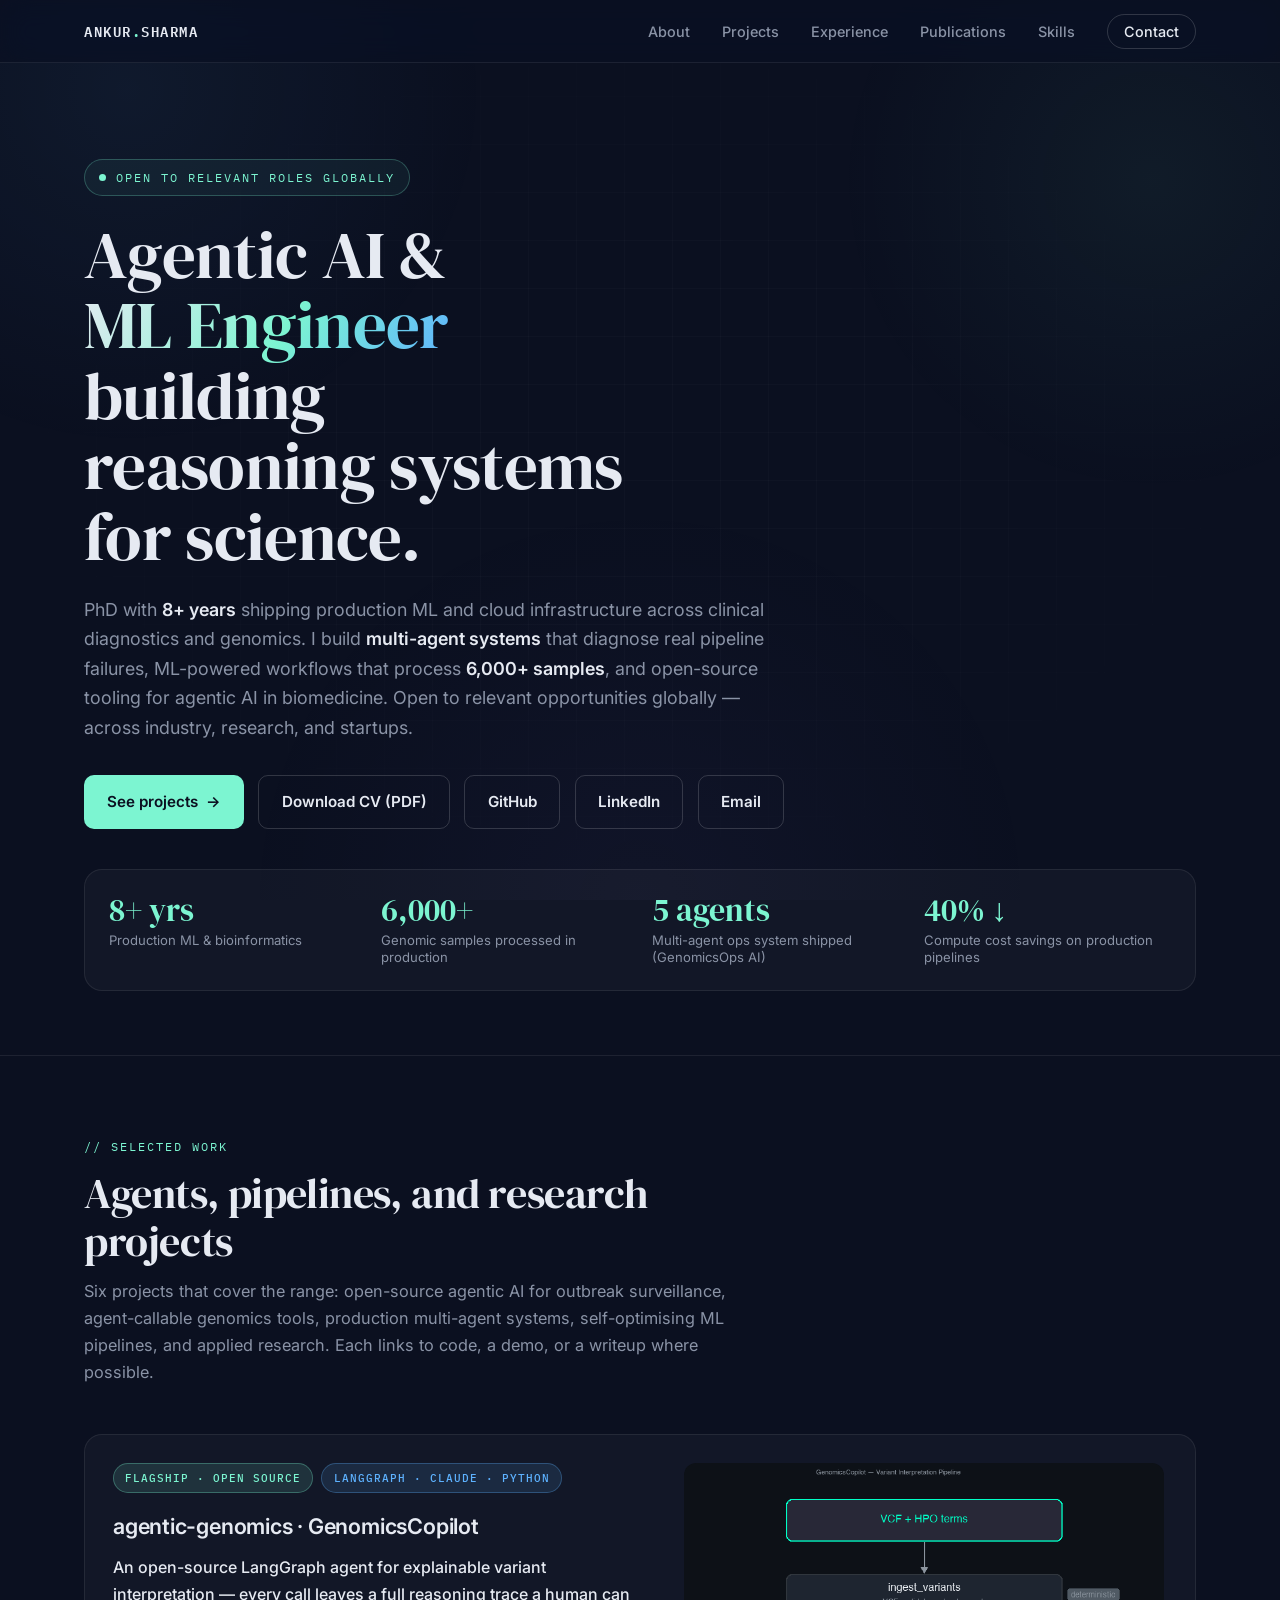
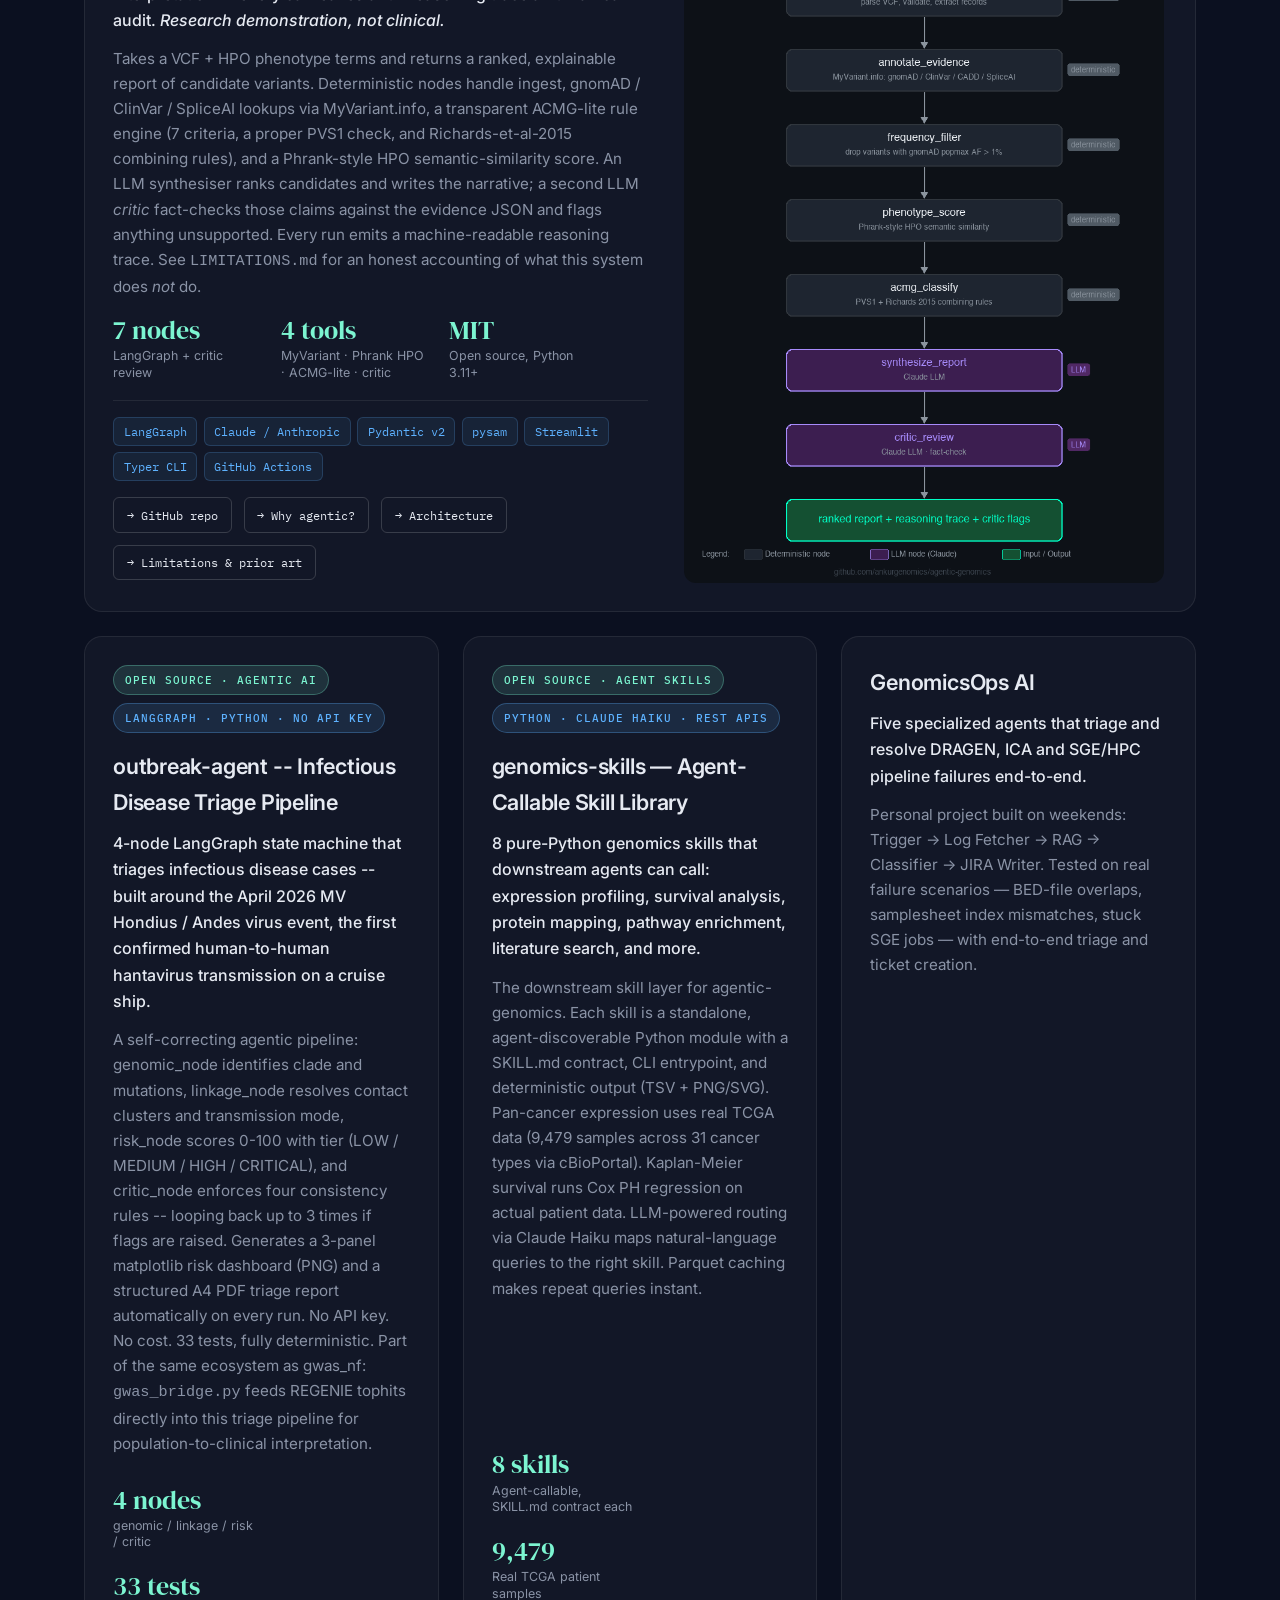
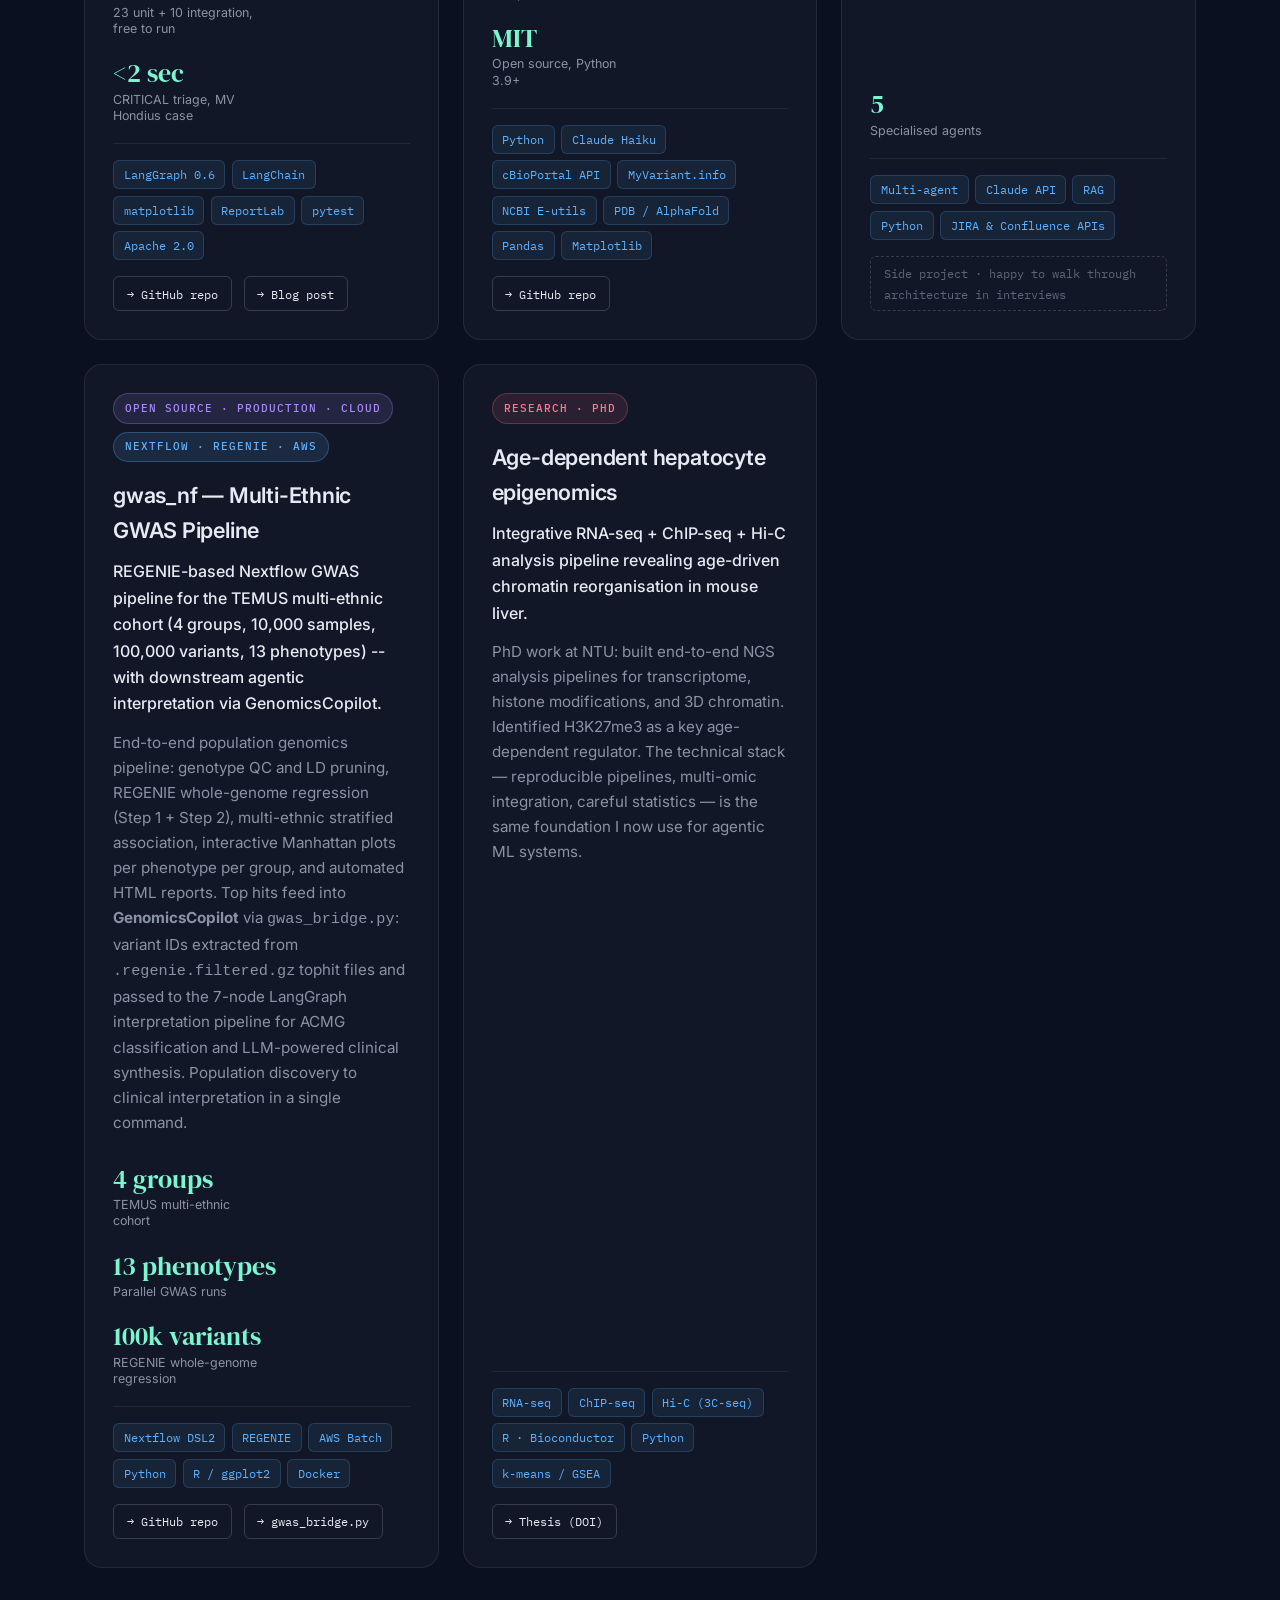
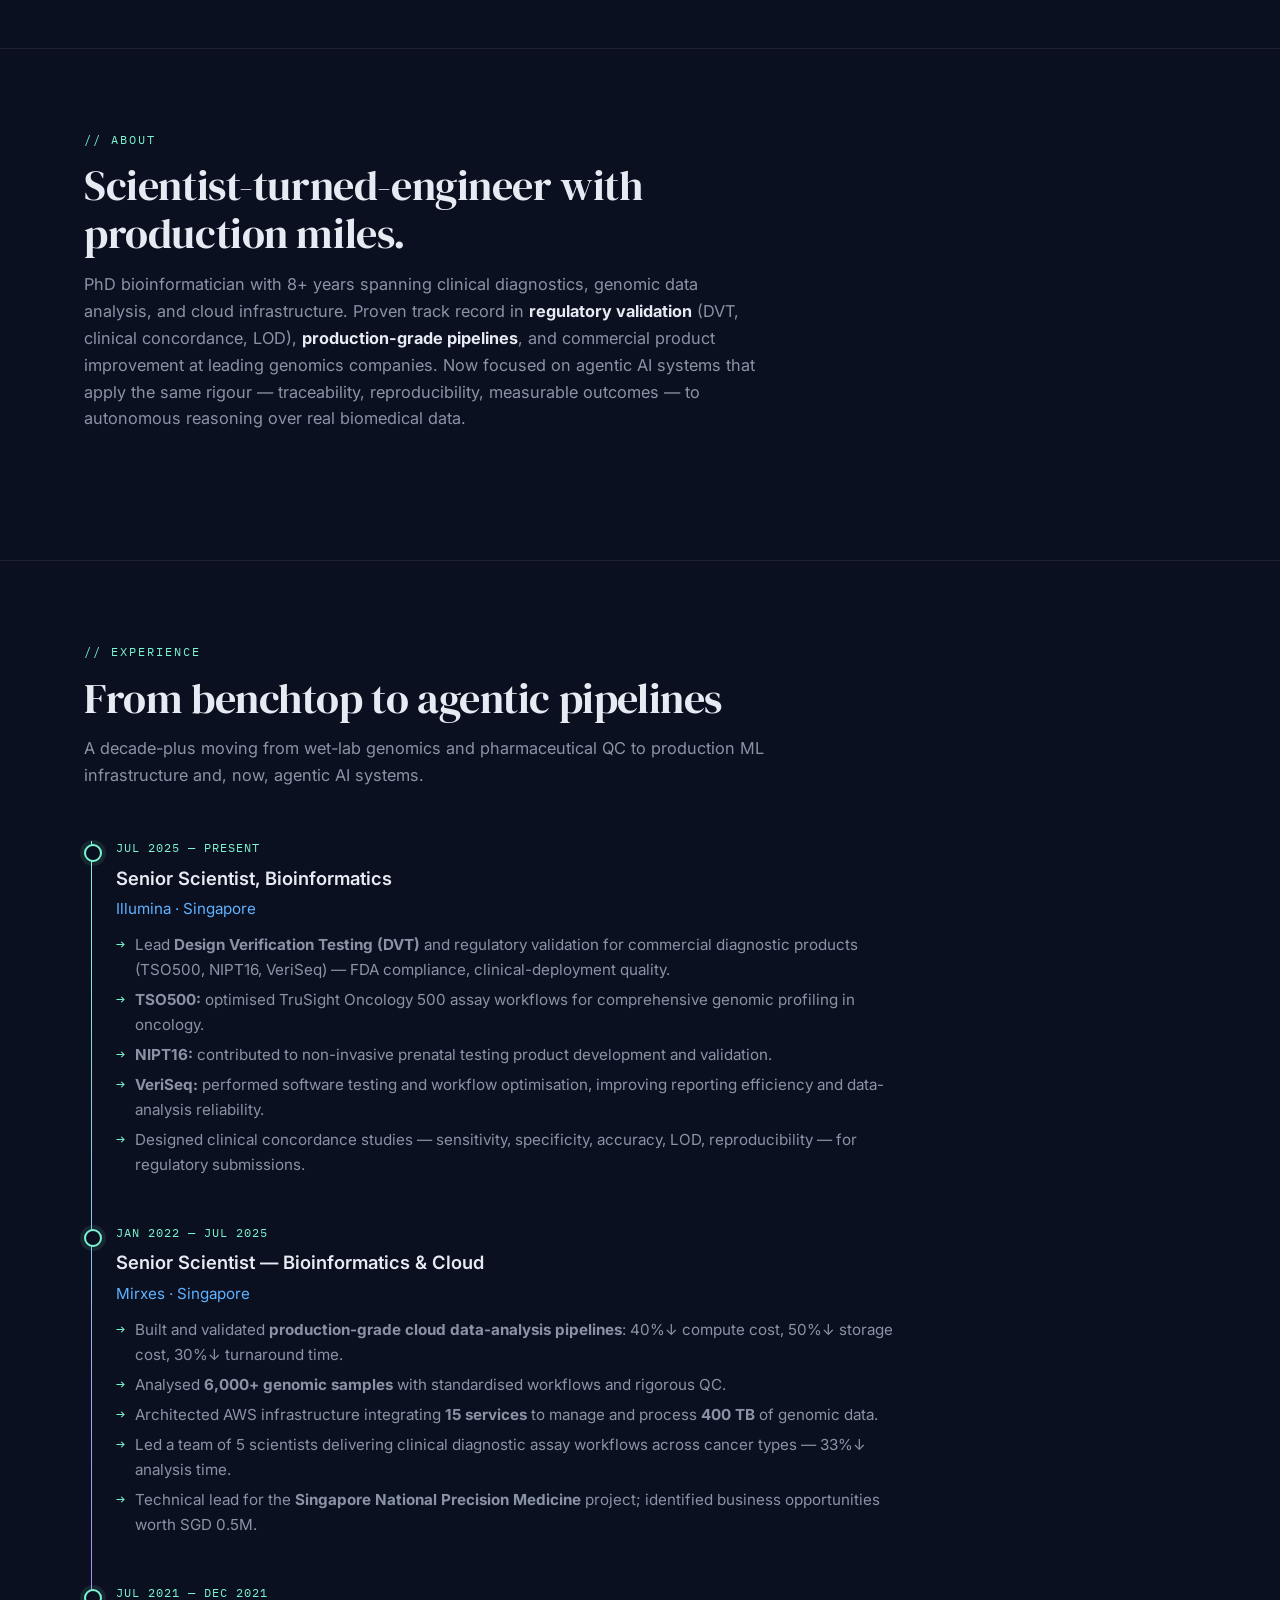
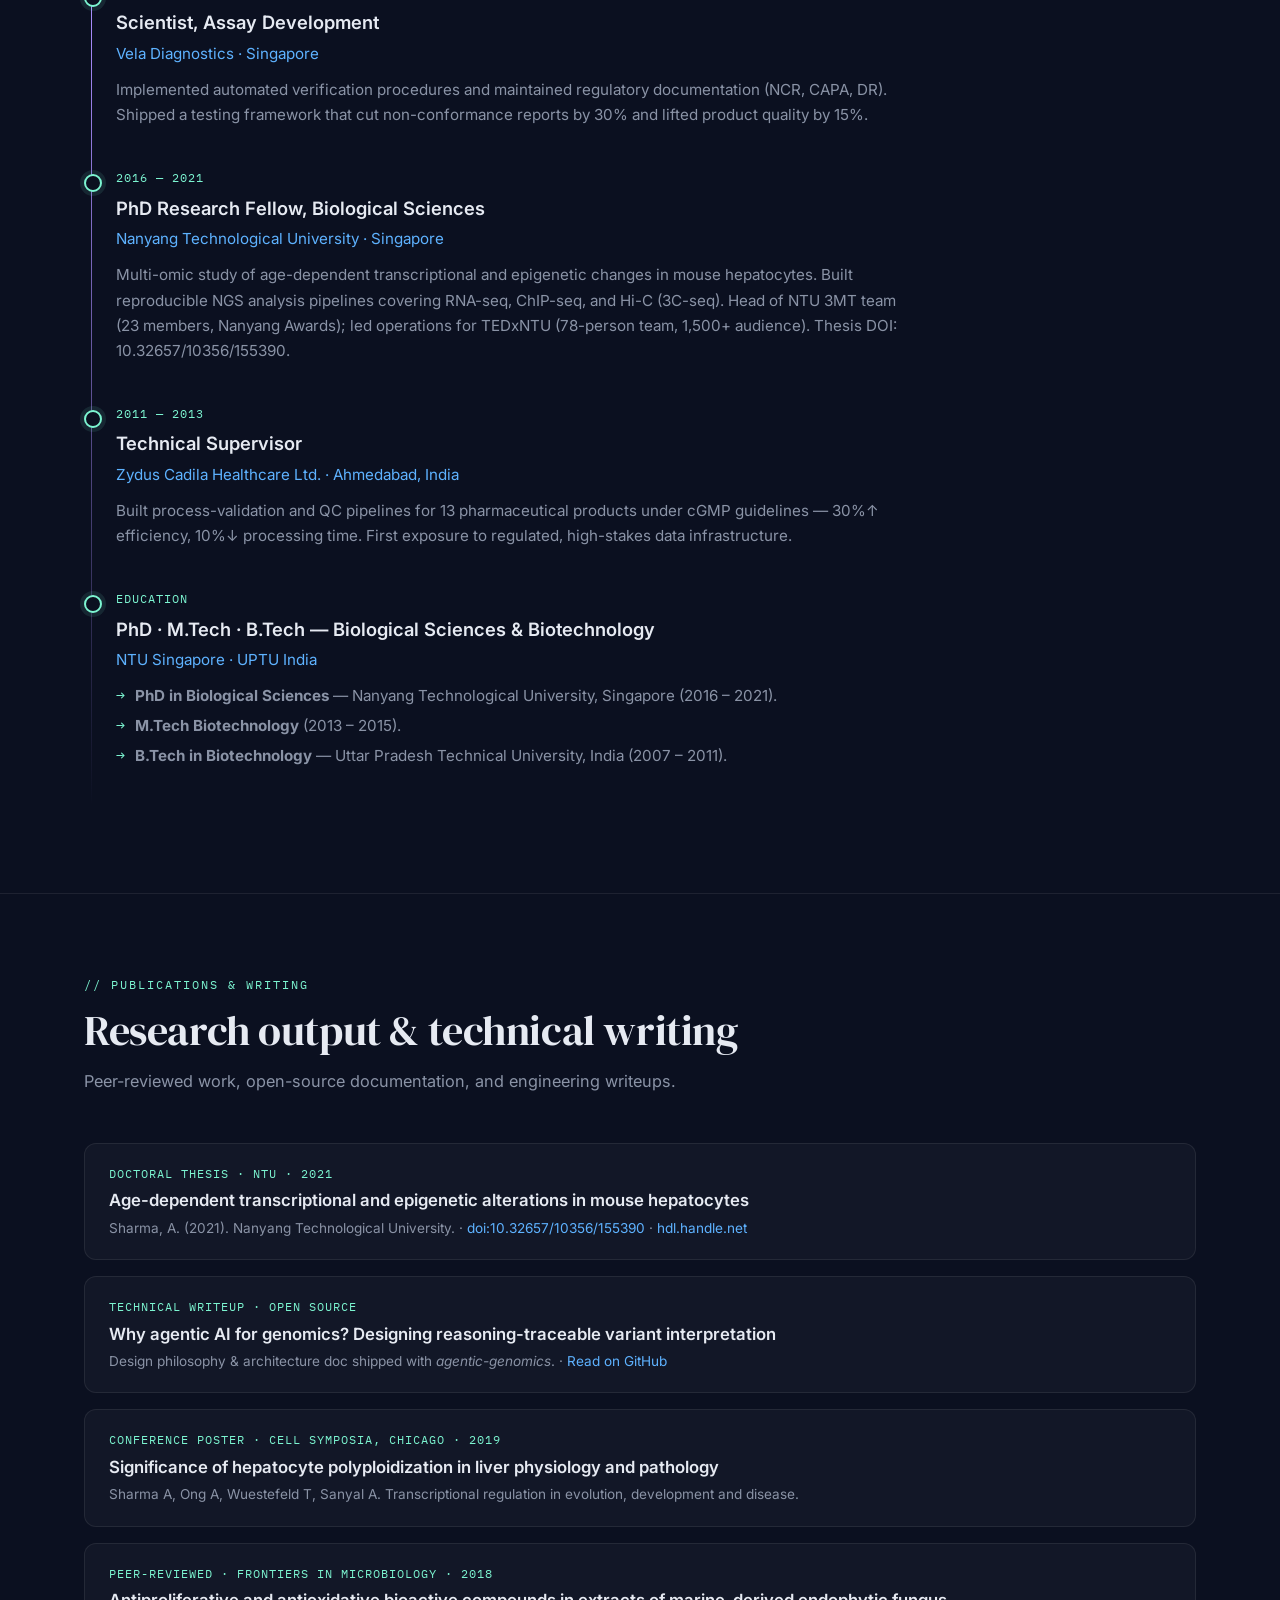
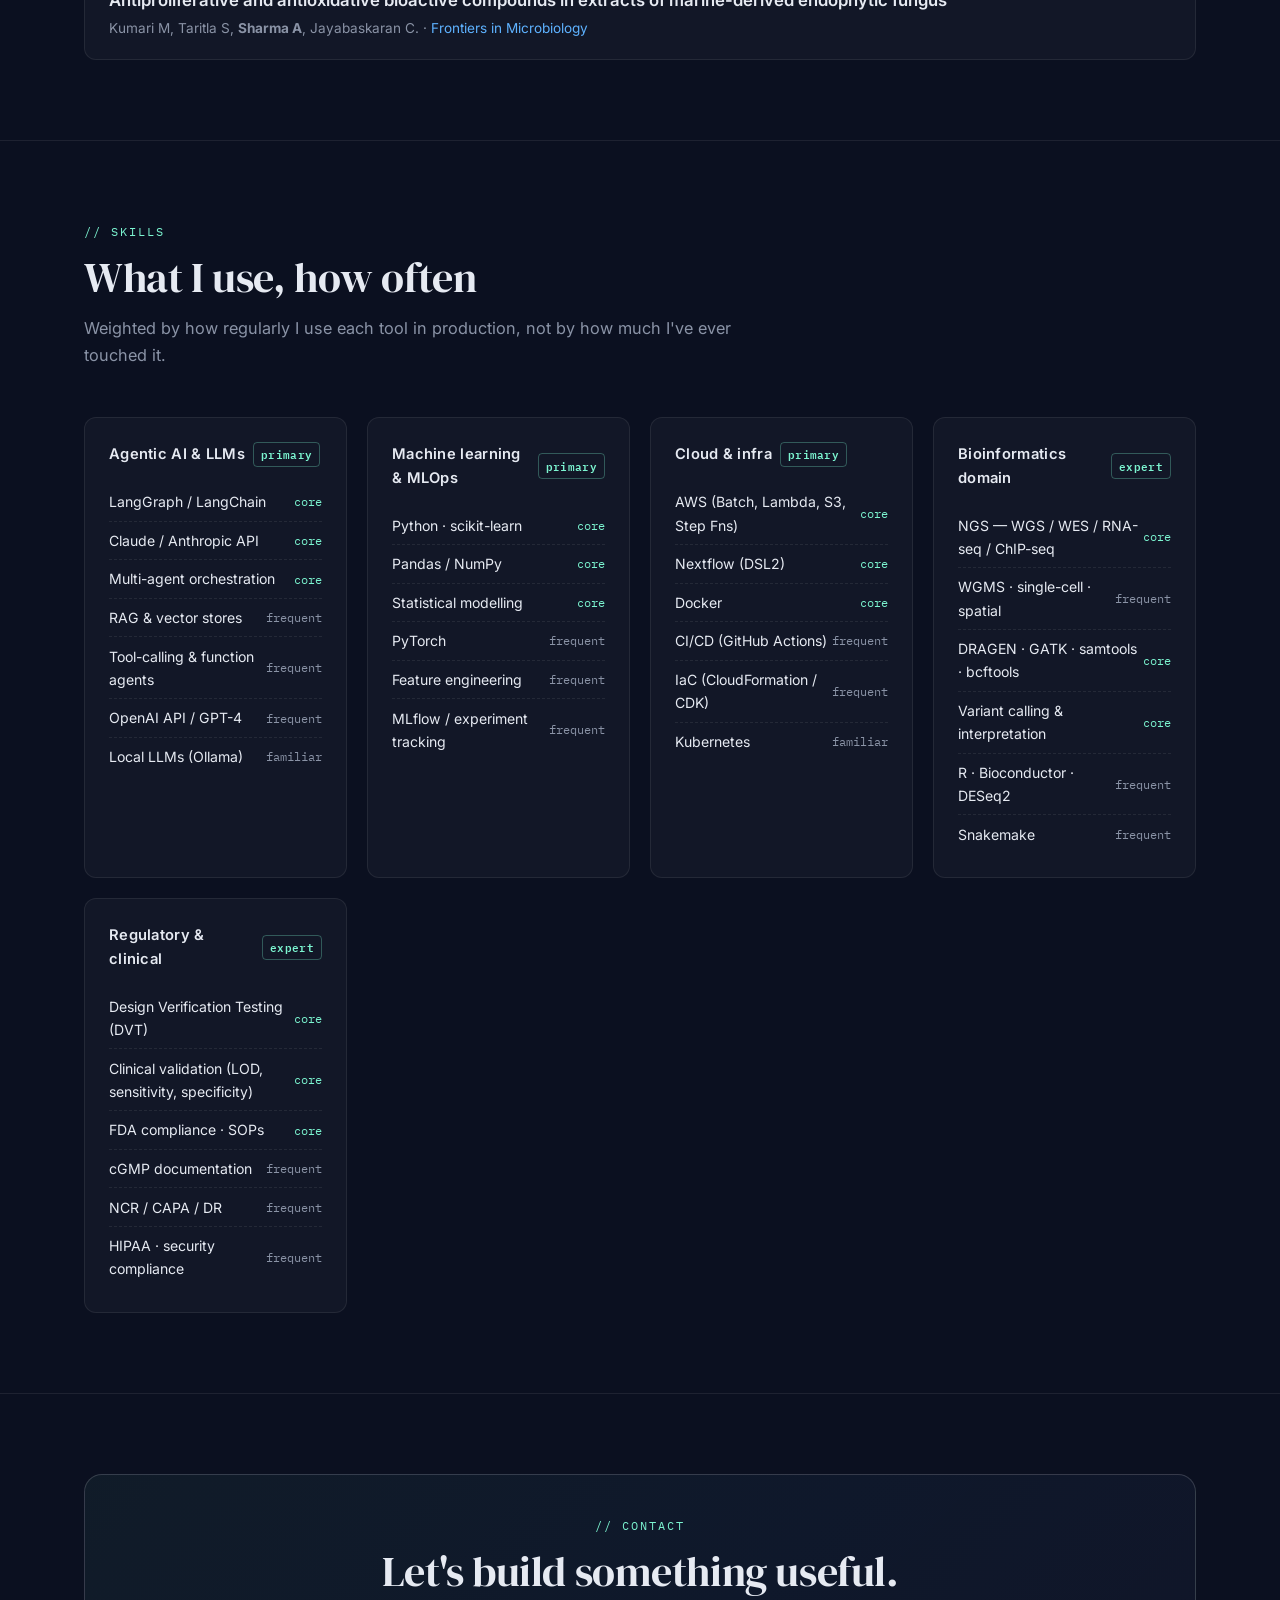
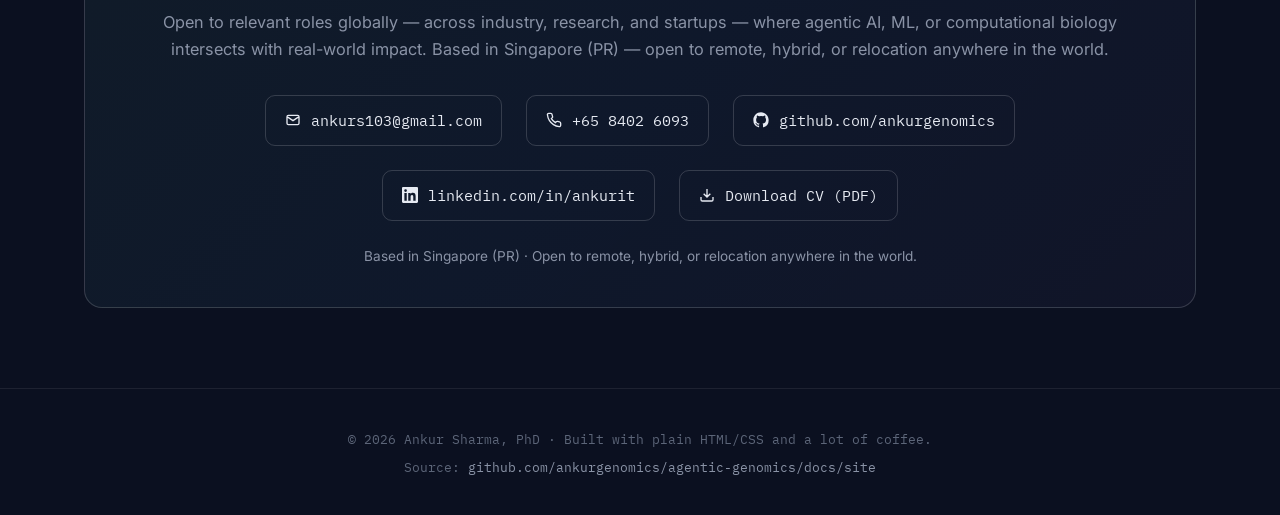
==== docs/site/index.html @ 8a952cd4 "portfolio: remove all specific role titles — open to relevant roles globally" ====
<!DOCTYPE html>
<html lang="en">
<head>
    <meta charset="UTF-8">
    <meta name="viewport" content="width=device-width, initial-scale=1.0">
    <title>Ankur Sharma, PhD — Agentic AI · ML · Computational Biology</title>

    <meta name="description" content="PhD, 8+ years building production multi-agent systems and reasoning-traceable AI for genomics and biomedicine. Open to relevant roles globally.">
    <meta name="author" content="Ankur Sharma">
    <meta name="keywords" content="Machine Learning Engineer, Agentic AI, LLM Engineer, Research Engineer, LangGraph, Multi-Agent Systems, Genomics, Bioinformatics, AWS, Python, Singapore, Variant Interpretation, Clinical Genomics">
    <link rel="canonical" href="https://ankurgenomics.github.io/agentic-genomics/">
    <link rel="alternate" type="text/plain" href="https://ankurgenomics.github.io/agentic-genomics/llms.txt" title="LLM-readable site summary">

    <meta property="og:type" content="website">
    <meta property="og:title" content="Ankur Sharma, PhD — Agentic AI · ML · Computational Biology">
    <meta property="og:description" content="8+ years production ML · Multi-agent systems · Open-source agentic genomics tools · PhD · Singapore · Open to relevant roles globally">
    <meta property="og:url" content="https://ankurgenomics.github.io/agentic-genomics/">
    <meta property="og:image" content="https://ankurgenomics.github.io/agentic-genomics/assets/og-image.png">
    <meta property="og:image:width" content="1200">
    <meta property="og:image:height" content="630">
    <meta property="og:image:alt" content="Ankur Sharma — Agentic AI · ML · Computational Biology — 8+ years, 6000+ samples, 5 AI agents, 67% faster resolution">
    <meta property="og:site_name" content="Ankur Sharma Portfolio">
    <meta property="og:locale" content="en_US">
    <meta name="twitter:card" content="summary_large_image">
    <meta name="twitter:title" content="Ankur Sharma, PhD — Agentic AI · ML · Computational Biology">
    <meta name="twitter:description" content="Building reasoning-traceable AI systems for genomics. Open-source LangGraph agent + 8 agent-callable skills. Open to relevant roles globally.">
    <meta name="twitter:image" content="https://ankurgenomics.github.io/agentic-genomics/assets/og-image.png">
    <meta name="twitter:image:alt" content="Ankur Sharma — Agentic AI · ML · Computational Biology portfolio">

    <link rel="icon" href="data:image/svg+xml,%3Csvg xmlns='http://www.w3.org/2000/svg' viewBox='0 0 64 64'%3E%3Ctext y='54' font-size='56'%3E%F0%9F%A7%AC%3C/text%3E%3C/svg%3E">

    <link rel="preconnect" href="https://fonts.googleapis.com">
    <link rel="preconnect" href="https://fonts.gstatic.com" crossorigin>
    <link href="https://fonts.googleapis.com/css2?family=DM+Serif+Display:ital@0;1&family=IBM+Plex+Mono:wght@400;500;600&family=Inter:wght@300;400;500;600;700&display=swap" rel="stylesheet">
    <link rel="stylesheet" href="styles.css">

    <script type="application/ld+json">
    [
      {
        "@context": "https://schema.org",
        "@type": "ProfilePage",
        "mainEntity": {
          "@type": "Person",
          "@id": "https://ankurgenomics.github.io/agentic-genomics/#person",
          "name": "Ankur Sharma",
          "honorificSuffix": "PhD",
          "jobTitle": "Agentic AI & ML Engineer",
          "url": "https://ankurgenomics.github.io/agentic-genomics/",
          "image": "https://ankurgenomics.github.io/agentic-genomics/assets/og-image.png",
          "email": "mailto:ankurs103@gmail.com",
          "sameAs": [
            "https://www.linkedin.com/in/ankurit/",
            "https://github.com/ankurgenomics",
            "https://doi.org/10.32657/10356/155390"
          ],
          "knowsAbout": [
            "Machine Learning", "Agentic AI", "Multi-Agent Systems", "LangGraph",
            "LLM Agents", "RAG", "Clinical Genomics", "Bioinformatics",
            "Variant Interpretation", "ACMG Classification", "Cloud Infrastructure",
            "AWS", "Python", "Nextflow", "Docker", "Regulatory Validation"
          ],
          "description": "Agentic AI & ML Engineer with a PhD and 8+ years building production multi-agent systems and reasoning-traceable AI for genomics and biomedicine. Based in Singapore. Open to relevant roles globally.",
          "address": {
            "@type": "PostalAddress",
            "addressCountry": "SG",
            "addressLocality": "Singapore"
          },
          "alumniOf": {
            "@type": "EducationalOrganization",
            "name": "Nanyang Technological University",
            "url": "https://www.ntu.edu.sg"
          },
          "hasOccupation": {
            "@type": "Occupation",
            "name": "ML & Agentic AI Engineer",
            "occupationalCategory": "15-2051.00",
            "skills": "LangGraph, Claude API, Multi-Agent Systems, RAG, Python, PyTorch, AWS, Nextflow, Clinical Genomics, DRAGEN, GATK"
          },
          "seeks": {
            "@type": "Demand",
            "name": "Relevant roles globally across industry, research, and startups in agentic AI, ML, or computational biology"
          }
        }
      },
      {
        "@context": "https://schema.org",
        "@type": "SoftwareSourceCode",
        "name": "agentic-genomics (GenomicsCopilot)",
        "description": "Open-source LangGraph agent for reasoning-traceable variant interpretation. 7 deterministic nodes including VCF ingest, gnomAD/ClinVar annotation, ACMG-lite classification with PVS1 and Richards 2015 combining rules, Phrank HPO scoring, LLM synthesis, and critic fact-checking. Every run produces a machine-readable reasoning trace.",
        "url": "https://github.com/ankurgenomics/agentic-genomics",
        "codeRepository": "https://github.com/ankurgenomics/agentic-genomics",
        "programmingLanguage": "Python",
        "license": "https://opensource.org/licenses/MIT",
        "author": {"@id": "https://ankurgenomics.github.io/agentic-genomics/#person"},
        "runtimePlatform": "Python 3.11+",
        "keywords": ["LangGraph", "variant interpretation", "ACMG", "genomics AI", "multi-agent", "Claude API", "reasoning trace", "open source"]
      },
      {
        "@context": "https://schema.org",
        "@type": "SoftwareSourceCode",
        "name": "genomics-skills (Agent-Callable Skill Library)",
        "description": "8 pure-Python agent-callable genomics skills: TCGA pan-cancer expression (9,479 real samples), Kaplan-Meier survival, GO/KEGG enrichment, PubMed search, protein variant mapping, 3D structure viewing, volcano plots. Each skill has a SKILL.md contract, CLI entrypoint, and deterministic TSV+PNG output. LLM routing via Claude Haiku.",
        "url": "https://github.com/ankurgenomics/genomics-skills",
        "codeRepository": "https://github.com/ankurgenomics/genomics-skills",
        "programmingLanguage": "Python",
        "license": "https://opensource.org/licenses/MIT",
        "author": {"@id": "https://ankurgenomics.github.io/agentic-genomics/#person"},
        "runtimePlatform": "Python 3.9+",
        "keywords": ["genomics skills", "TCGA", "survival analysis", "agent tools", "Claude Haiku", "cBioPortal", "bioinformatics"]
      },
      {
        "@context": "https://schema.org",
        "@type": "WebPage",
        "name": "Ankur Sharma, PhD — Agentic AI · ML · Computational Biology Portfolio",
        "url": "https://ankurgenomics.github.io/agentic-genomics/",
        "description": "Portfolio of Ankur Sharma, an Agentic AI & ML Engineer specialising in multi-agent systems, reasoning-traceable AI, and clinical genomics. PhD, 8+ years production experience, Singapore. Open to relevant roles globally.",
        "inLanguage": "en",
        "isPartOf": {
          "@type": "WebSite",
          "url": "https://ankurgenomics.github.io/agentic-genomics/",
          "name": "Ankur Sharma Portfolio"
        },
        "about": {"@id": "https://ankurgenomics.github.io/agentic-genomics/#person"},
        "mainEntity": {"@id": "https://ankurgenomics.github.io/agentic-genomics/#person"}
      }
    ]
    </script>
</head>
<body>
    <header class="header">
        <div class="container header-content">
            <a href="#top" class="logo">ANKUR<span class="dot">.</span>SHARMA</a>
            <nav aria-label="Main navigation">
                <ul>
                    <li><a href="#about">About</a></li>
                    <li><a href="#projects">Projects</a></li>
                    <li><a href="#experience">Experience</a></li>
                    <li><a href="#publications">Publications</a></li>
                    <li><a href="#skills">Skills</a></li>
                    <li class="nav-cta"><a href="#contact" class="cta">Contact</a></li>
                </ul>
            </nav>
        </div>
    </header>

    <main>
    <section class="hero" id="top">
        <div class="container">
            <div class="eyebrow"><span class="pulse"></span> Open to relevant roles globally</div>
            <h1 class="hero-title">Agentic AI &amp; <span class="grad">ML&nbsp;Engineer</span> building reasoning systems for science.</h1>
            <p class="hero-desc">
                PhD with <strong>8+ years</strong> shipping production ML and cloud infrastructure across clinical diagnostics and genomics.
                I build <strong>multi-agent systems</strong> that diagnose real pipeline failures, ML-powered workflows that process
                <strong>6,000+ samples</strong>, and open-source tooling for agentic AI in biomedicine.
                Open to relevant opportunities globally — across industry, research, and startups.
            </p>
            <div class="cta-row">
                <a href="#projects" class="btn btn-primary">See projects <span class="arrow">→</span></a>
                <a href="assets/Ankur_Sharma_Resume_2026.pdf" class="btn btn-ghost" download>Download CV (PDF)</a>
                <a href="https://github.com/ankurgenomics" target="_blank" rel="noopener" class="btn btn-ghost">GitHub</a>
                <a href="https://www.linkedin.com/in/ankurit/" target="_blank" rel="noopener" class="btn btn-ghost">LinkedIn</a>
                <a href="mailto:ankurs103@gmail.com" class="btn btn-ghost">Email</a>
            </div>

            <div class="proof-bar">
                <div class="proof-stat">
                    <div class="num">8+ yrs</div>
                    <div class="label">Production ML &amp; bioinformatics</div>
                </div>
                <div class="proof-stat">
                    <div class="num">6,000+</div>
                    <div class="label">Genomic samples processed in production</div>
                </div>
                <div class="proof-stat">
                    <div class="num">5 agents</div>
                    <div class="label">Multi-agent ops system shipped (GenomicsOps AI)</div>
                </div>
                <div class="proof-stat">
                    <div class="num">40% ↓</div>
                    <div class="label">Compute cost savings on production pipelines</div>
                </div>
            </div>
        </div>
    </section>

    <section class="section" id="projects">
        <div class="container">
            <div class="section-head">
                <div class="section-kicker">// Selected work</div>
                <h2 class="section-title">Agents, pipelines, and research projects</h2>
                <p class="section-sub">Six projects that cover the range: open-source agentic AI for outbreak surveillance, agent-callable genomics tools, production multi-agent systems, self-optimising ML pipelines, and applied research. Each links to code, a demo, or a writeup where possible.</p>
            </div>

            <div class="projects-grid">
                <article class="project featured reveal">
                    <div>
                        <div class="badges">
                            <span class="badge badge-featured">Flagship · Open source</span>
                            <span class="badge badge-oss">LangGraph · Claude · Python</span>
                        </div>
                        <h3>agentic-genomics · GenomicsCopilot</h3>
                        <p class="project-hook">An open-source LangGraph agent for explainable variant interpretation — every call leaves a full reasoning trace a human can audit. <em>Research demonstration, not clinical.</em></p>
                        <p class="project-desc">
                            Takes a VCF + HPO phenotype terms and returns a ranked, explainable report of candidate variants. Deterministic nodes handle ingest, gnomAD / ClinVar / SpliceAI lookups via MyVariant.info, a transparent ACMG-lite rule engine (7 criteria, a proper PVS1 check, and Richards-et-al-2015 combining rules), and a Phrank-style HPO semantic-similarity score. An LLM synthesiser ranks candidates and writes the narrative; a second LLM <em>critic</em> fact-checks those claims against the evidence JSON and flags anything unsupported. Every run emits a machine-readable reasoning trace. See <code>LIMITATIONS.md</code> for an honest accounting of what this system does <em>not</em> do.
                        </p>
                        <div class="metric-row">
                            <div class="metric"><div class="val">7 nodes</div><div class="lbl">LangGraph + critic review</div></div>
                            <div class="metric"><div class="val">4 tools</div><div class="lbl">MyVariant · Phrank HPO · ACMG-lite · critic</div></div>
                            <div class="metric"><div class="val">MIT</div><div class="lbl">Open source, Python 3.11+</div></div>
                        </div>
                        <div class="tech">
                            <span class="tag">LangGraph</span>
                            <span class="tag">Claude / Anthropic</span>
                            <span class="tag">Pydantic v2</span>
                            <span class="tag">pysam</span>
                            <span class="tag">Streamlit</span>
                            <span class="tag">Typer CLI</span>
                            <span class="tag">GitHub Actions</span>
                        </div>
                        <div class="project-links">
                            <a class="project-link" href="https://github.com/ankurgenomics/agentic-genomics" target="_blank" rel="noopener">→ GitHub repo</a>
                            <a class="project-link" href="https://github.com/ankurgenomics/agentic-genomics/blob/main/docs/why-agentic.md" target="_blank" rel="noopener">→ Why agentic?</a>
                            <a class="project-link" href="https://github.com/ankurgenomics/agentic-genomics/blob/main/docs/architecture.md" target="_blank" rel="noopener">→ Architecture</a>
                            <a class="project-link" href="https://github.com/ankurgenomics/agentic-genomics/blob/main/LIMITATIONS.md" target="_blank" rel="noopener">→ Limitations &amp; prior art</a>
                        </div>
                    </div>
                    <div>
                        <img src="assets/architecture-diagram.png"
                             alt="GenomicsCopilot pipeline: VCF + HPO → ingest_variants → annotate_evidence → frequency_filter → phenotype_score → acmg_classify → synthesize_report → critic_review → ranked report"
                             loading="lazy"
                             style="width: 100%; max-width: 480px; border-radius: 12px; margin: 0 auto; display: block;">
                    </div>
                </article>


                <article class="project reveal">
                    <div class="badges">
                        <span class="badge badge-featured">Open source · Agentic AI</span>
                        <span class="badge badge-oss">LangGraph · Python · No API key</span>
                    </div>
                    <h3>outbreak-agent -- Infectious Disease Triage Pipeline</h3>
                    <p class="project-hook">4-node LangGraph state machine that triages infectious disease cases -- built around the April 2026 MV Hondius / Andes virus event, the first confirmed human-to-human hantavirus transmission on a cruise ship.</p>
                    <p class="project-desc">
                        A self-correcting agentic pipeline: genomic_node identifies clade and mutations, linkage_node resolves contact clusters and transmission mode, risk_node scores 0-100 with tier (LOW / MEDIUM / HIGH / CRITICAL), and critic_node enforces four consistency rules -- looping back up to 3 times if flags are raised. Generates a 3-panel matplotlib risk dashboard (PNG) and a structured A4 PDF triage report automatically on every run. No API key. No cost. 33 tests, fully deterministic. Part of the same ecosystem as gwas_nf: <code>gwas_bridge.py</code> feeds REGENIE tophits directly into this triage pipeline for population-to-clinical interpretation.
                    </p>
                    <div class="metric-row">
                        <div class="metric"><div class="val">4 nodes</div><div class="lbl">genomic / linkage / risk / critic</div></div>
                        <div class="metric"><div class="val">33 tests</div><div class="lbl">23 unit + 10 integration, free to run</div></div>
                        <div class="metric"><div class="val">&lt;2 sec</div><div class="lbl">CRITICAL triage, MV Hondius case</div></div>
                    </div>
                    <div class="tech">
                        <span class="tag">LangGraph 0.6</span>
                        <span class="tag">LangChain</span>
                        <span class="tag">matplotlib</span>
                        <span class="tag">ReportLab</span>
                        <span class="tag">pytest</span>
                        <span class="tag">Apache 2.0</span>
                    </div>
                    <div class="project-links">
                        <a class="project-link" href="https://github.com/ankurgenomics/outbreak-agent" target="_blank" rel="noopener">→ GitHub repo</a>
                        <a class="project-link" href="https://ankurgenomics.github.io/2026/05/09/hantavirus-cruise-ship-agentic-ai.html" target="_blank" rel="noopener">→ Blog post</a>
                    </div>
                </article>

                <article class="project reveal">
                    <div class="badges">
                        <span class="badge badge-featured">Open source · Agent skills</span>
                        <span class="badge badge-oss">Python · Claude Haiku · REST APIs</span>
                    </div>
                    <h3>genomics-skills — Agent-Callable Skill Library</h3>
                    <p class="project-hook">8 pure-Python genomics skills that downstream agents can call: expression profiling, survival analysis, protein mapping, pathway enrichment, literature search, and more.</p>
                    <p class="project-desc">
                        The downstream skill layer for agentic-genomics. Each skill is a standalone, agent-discoverable Python module with a SKILL.md contract, CLI entrypoint, and deterministic output (TSV + PNG/SVG). Pan-cancer expression uses real TCGA data (9,479 samples across 31 cancer types via cBioPortal). Kaplan-Meier survival runs Cox PH regression on actual patient data. LLM-powered routing via Claude Haiku maps natural-language queries to the right skill. Parquet caching makes repeat queries instant.
                    </p>
                    <div class="metric-row">
                        <div class="metric"><div class="val">8 skills</div><div class="lbl">Agent-callable, SKILL.md contract each</div></div>
                        <div class="metric"><div class="val">9,479</div><div class="lbl">Real TCGA patient samples</div></div>
                        <div class="metric"><div class="val">MIT</div><div class="lbl">Open source, Python 3.9+</div></div>
                    </div>
                    <div class="tech">
                        <span class="tag">Python</span>
                        <span class="tag">Claude Haiku</span>
                        <span class="tag">cBioPortal API</span>
                        <span class="tag">MyVariant.info</span>
                        <span class="tag">NCBI E-utils</span>
                        <span class="tag">PDB / AlphaFold</span>
                        <span class="tag">Pandas</span>
                        <span class="tag">Matplotlib</span>
                    </div>
                    <div class="project-links">
                        <a class="project-link" href="https://github.com/ankurgenomics/genomics-skills" target="_blank" rel="noopener">→ GitHub repo</a>
                    </div>
                </article>

                <article class="project reveal">
                    <h3>GenomicsOps AI</h3>
                    <p class="project-hook">Five specialized agents that triage and resolve DRAGEN, ICA and SGE/HPC pipeline failures end-to-end.</p>
                    <p class="project-desc">
                        Personal project built on weekends: Trigger → Log Fetcher → RAG → Classifier → JIRA Writer. Tested on real failure scenarios — BED-file overlaps, samplesheet index mismatches, stuck SGE jobs — with end-to-end triage and ticket creation.
                    </p>
                    <div class="metric-row">
                        <div class="metric"><div class="val">5</div><div class="lbl">Specialised agents</div></div>
                    </div>
                    <div class="tech">
                        <span class="tag">Multi-agent</span>
                        <span class="tag">Claude API</span>
                        <span class="tag">RAG</span>
                        <span class="tag">Python</span>
                        <span class="tag">JIRA &amp; Confluence APIs</span>
                    </div>
                    <div class="project-links">
                        <span class="project-link disabled">Side project · happy to walk through architecture in interviews</span>
                    </div>
                </article>

                <article class="project reveal">
                    <div class="badges">
                        <span class="badge badge-prod">Open source · Production · Cloud</span>
                        <span class="badge badge-oss">Nextflow · REGENIE · AWS</span>
                    </div>
                    <h3>gwas_nf — Multi-Ethnic GWAS Pipeline</h3>
                    <p class="project-hook">REGENIE-based Nextflow GWAS pipeline for the TEMUS multi-ethnic cohort (4 groups, 10,000 samples, 100,000 variants, 13 phenotypes) -- with downstream agentic interpretation via GenomicsCopilot.</p>
                    <p class="project-desc">
                        End-to-end population genomics pipeline: genotype QC and LD pruning, REGENIE whole-genome regression (Step 1 + Step 2), multi-ethnic stratified association, interactive Manhattan plots per phenotype per group, and automated HTML reports. Top hits feed into <strong>GenomicsCopilot</strong> via <code>gwas_bridge.py</code>: variant IDs extracted from <code>.regenie.filtered.gz</code> tophit files and passed to the 7-node LangGraph interpretation pipeline for ACMG classification and LLM-powered clinical synthesis. Population discovery to clinical interpretation in a single command.
                    </p>
                    <div class="metric-row">
                        <div class="metric"><div class="val">4 groups</div><div class="lbl">TEMUS multi-ethnic cohort</div></div>
                        <div class="metric"><div class="val">13 phenotypes</div><div class="lbl">Parallel GWAS runs</div></div>
                        <div class="metric"><div class="val">100k variants</div><div class="lbl">REGENIE whole-genome regression</div></div>
                    </div>
                    <div class="tech">
                        <span class="tag">Nextflow DSL2</span>
                        <span class="tag">REGENIE</span>
                        <span class="tag">AWS Batch</span>
                        <span class="tag">Python</span>
                        <span class="tag">R / ggplot2</span>
                        <span class="tag">Docker</span>
                    </div>
                    <div class="project-links">
                        <a class="project-link" href="https://github.com/ankurgenomics/gwas_nf" target="_blank" rel="noopener">→ GitHub repo</a>
                        <a class="project-link" href="https://github.com/ankurgenomics/agentic-genomics/blob/main/gwas_bridge.py" target="_blank" rel="noopener">→ gwas_bridge.py</a>
                    </div>
                </article>

                <article class="project reveal">
                    <div class="badges">
                        <span class="badge badge-research">Research · PhD</span>
                    </div>
                    <h3>Age-dependent hepatocyte epigenomics</h3>
                    <p class="project-hook">Integrative RNA-seq + ChIP-seq + Hi-C analysis pipeline revealing age-driven chromatin reorganisation in mouse liver.</p>
                    <p class="project-desc">
                        PhD work at NTU: built end-to-end NGS analysis pipelines for transcriptome, histone modifications, and 3D chromatin. Identified H3K27me3 as a key age-dependent regulator. The technical stack — reproducible pipelines, multi-omic integration, careful statistics — is the same foundation I now use for agentic ML systems.
                    </p>
                    <div class="tech">
                        <span class="tag">RNA-seq</span>
                        <span class="tag">ChIP-seq</span>
                        <span class="tag">Hi-C (3C-seq)</span>
                        <span class="tag">R · Bioconductor</span>
                        <span class="tag">Python</span>
                        <span class="tag">k-means / GSEA</span>
                    </div>
                    <div class="project-links">
                        <a class="project-link" href="https://doi.org/10.32657/10356/155390" target="_blank" rel="noopener">→ Thesis (DOI)</a>
                    </div>
                </article>
            </div>
        </div>
    </section>

    <section class="section" id="about">
        <div class="container">
            <div class="section-head">
                <div class="section-kicker">// About</div>
                <h2 class="section-title">Scientist-turned-engineer with production miles.</h2>
                <p class="section-sub">
                    PhD bioinformatician with 8+ years spanning clinical diagnostics, genomic data analysis, and cloud infrastructure.
                    Proven track record in <strong style="color:var(--text);">regulatory validation</strong> (DVT, clinical concordance, LOD),
                    <strong style="color:var(--text);">production-grade pipelines</strong>, and commercial product improvement at leading genomics companies.
                    Now focused on agentic AI systems that apply the same rigour — traceability, reproducibility, measurable outcomes —
                    to autonomous reasoning over real biomedical data.
                </p>
            </div>
        </div>
    </section>

    <section class="section" id="experience">
        <div class="container">
            <div class="section-head">
                <div class="section-kicker">// Experience</div>
                <h2 class="section-title">From benchtop to agentic pipelines</h2>
                <p class="section-sub">A decade-plus moving from wet-lab genomics and pharmaceutical QC to production ML infrastructure and, now, agentic AI systems.</p>
            </div>

            <div class="timeline">
                <div class="tl-item reveal">
                    <div class="tl-date">Jul 2025 — Present</div>
                    <div class="tl-role">Senior Scientist, Bioinformatics</div>
                    <div class="tl-org">Illumina · Singapore</div>
                    <div class="tl-body">
                        <ul>
                            <li>Lead <strong>Design Verification Testing (DVT)</strong> and regulatory validation for commercial diagnostic products (TSO500, NIPT16, VeriSeq) — FDA compliance, clinical-deployment quality.</li>
                            <li><strong>TSO500:</strong> optimised TruSight Oncology 500 assay workflows for comprehensive genomic profiling in oncology.</li>
                            <li><strong>NIPT16:</strong> contributed to non-invasive prenatal testing product development and validation.</li>
                            <li><strong>VeriSeq:</strong> performed software testing and workflow optimisation, improving reporting efficiency and data-analysis reliability.</li>
                            <li>Designed clinical concordance studies — sensitivity, specificity, accuracy, LOD, reproducibility — for regulatory submissions.</li>
                        </ul>
                    </div>
                </div>

                <div class="tl-item reveal">
                    <div class="tl-date">Jan 2022 — Jul 2025</div>
                    <div class="tl-role">Senior Scientist — Bioinformatics &amp; Cloud</div>
                    <div class="tl-org">Mirxes · Singapore</div>
                    <div class="tl-body">
                        <ul>
                            <li>Built and validated <strong>production-grade cloud data-analysis pipelines</strong>: 40%↓ compute cost, 50%↓ storage cost, 30%↓ turnaround time.</li>
                            <li>Analysed <strong>6,000+ genomic samples</strong> with standardised workflows and rigorous QC.</li>
                            <li>Architected AWS infrastructure integrating <strong>15 services</strong> to manage and process <strong>400 TB</strong> of genomic data.</li>
                            <li>Led a team of 5 scientists delivering clinical diagnostic assay workflows across cancer types — 33%↓ analysis time.</li>
                            <li>Technical lead for the <strong>Singapore National Precision Medicine</strong> project; identified business opportunities worth SGD 0.5M.</li>
                        </ul>
                    </div>
                </div>

                <div class="tl-item reveal">
                    <div class="tl-date">Jul 2021 — Dec 2021</div>
                    <div class="tl-role">Scientist, Assay Development</div>
                    <div class="tl-org">Vela Diagnostics · Singapore</div>
                    <div class="tl-body">
                        Implemented automated verification procedures and maintained regulatory documentation (NCR, CAPA, DR). Shipped a testing framework that cut non-conformance reports by 30% and lifted product quality by 15%.
                    </div>
                </div>

                <div class="tl-item reveal">
                    <div class="tl-date">2016 — 2021</div>
                    <div class="tl-role">PhD Research Fellow, Biological Sciences</div>
                    <div class="tl-org">Nanyang Technological University · Singapore</div>
                    <div class="tl-body">
                        Multi-omic study of age-dependent transcriptional and epigenetic changes in mouse hepatocytes. Built reproducible NGS analysis pipelines covering RNA-seq, ChIP-seq, and Hi-C (3C-seq).
                        Head of NTU 3MT team (23 members, Nanyang Awards); led operations for TEDxNTU (78-person team, 1,500+ audience).
                        Thesis DOI: <a href="https://doi.org/10.32657/10356/155390" target="_blank" rel="noopener">10.32657/10356/155390</a>.
                    </div>
                </div>

                <div class="tl-item reveal">
                    <div class="tl-date">2011 — 2013</div>
                    <div class="tl-role">Technical Supervisor</div>
                    <div class="tl-org">Zydus Cadila Healthcare Ltd. · Ahmedabad, India</div>
                    <div class="tl-body">
                        Built process-validation and QC pipelines for 13 pharmaceutical products under cGMP guidelines — 30%↑ efficiency, 10%↓ processing time. First exposure to regulated, high-stakes data infrastructure.
                    </div>
                </div>

                <div class="tl-item reveal">
                    <div class="tl-date">Education</div>
                    <div class="tl-role">PhD · M.Tech · B.Tech — Biological Sciences &amp; Biotechnology</div>
                    <div class="tl-org">NTU Singapore · UPTU India</div>
                    <div class="tl-body">
                        <ul>
                            <li><strong>PhD in Biological Sciences</strong> — Nanyang Technological University, Singapore (2016 – 2021).</li>
                            <li><strong>M.Tech Biotechnology</strong> (2013 – 2015).</li>
                            <li><strong>B.Tech in Biotechnology</strong> — Uttar Pradesh Technical University, India (2007 – 2011).</li>
                        </ul>
                    </div>
                </div>
            </div>
        </div>
    </section>

    <section class="section" id="publications">
        <div class="container">
            <div class="section-head">
                <div class="section-kicker">// Publications &amp; writing</div>
                <h2 class="section-title">Research output &amp; technical writing</h2>
                <p class="section-sub">Peer-reviewed work, open-source documentation, and engineering writeups.</p>
            </div>

            <div class="pub-list">
                <div class="pub reveal">
                    <div class="pub-type">Doctoral thesis · NTU · 2021</div>
                    <div class="pub-title">Age-dependent transcriptional and epigenetic alterations in mouse hepatocytes</div>
                    <div class="pub-meta">
                        Sharma, A. (2021). Nanyang Technological University. ·
                        <a href="https://doi.org/10.32657/10356/155390" target="_blank" rel="noopener">doi:10.32657/10356/155390</a> ·
                        <a href="https://hdl.handle.net/10356/155390" target="_blank" rel="noopener">hdl.handle.net</a>
                    </div>
                </div>

                <div class="pub reveal">
                    <div class="pub-type">Technical writeup · Open source</div>
                    <div class="pub-title">Why agentic AI for genomics? Designing reasoning-traceable variant interpretation</div>
                    <div class="pub-meta">
                        Design philosophy &amp; architecture doc shipped with <em>agentic-genomics</em>. ·
                        <a href="https://github.com/ankurgenomics/agentic-genomics/blob/main/docs/why-agentic.md" target="_blank" rel="noopener">Read on GitHub</a>
                    </div>
                </div>

                <div class="pub reveal">
                    <div class="pub-type">Conference poster · Cell Symposia, Chicago · 2019</div>
                    <div class="pub-title">Significance of hepatocyte polyploidization in liver physiology and pathology</div>
                    <div class="pub-meta">
                        Sharma A, Ong A, Wuestefeld T, Sanyal A. Transcriptional regulation in evolution, development and disease.
                    </div>
                </div>

                <div class="pub reveal">
                    <div class="pub-type">Peer-reviewed · Frontiers in Microbiology · 2018</div>
                    <div class="pub-title">Antiproliferative and antioxidative bioactive compounds in extracts of marine-derived endophytic fungus</div>
                    <div class="pub-meta">
                        Kumari M, Taritla S, <strong>Sharma A</strong>, Jayabaskaran C. ·
                        <a href="https://www.frontiersin.org/journals/microbiology" target="_blank" rel="noopener">Frontiers in Microbiology</a>
                    </div>
                </div>
            </div>
        </div>
    </section>

    <section class="section" id="skills">
        <div class="container">
            <div class="section-head">
                <div class="section-kicker">// Skills</div>
                <h2 class="section-title">What I use, how often</h2>
                <p class="section-sub">Weighted by how regularly I use each tool in production, not by how much I've ever touched it.</p>
            </div>

            <div class="skills-grid">
                <div class="skill-card reveal">
                    <h4>Agentic AI &amp; LLMs <span class="kbd">primary</span></h4>
                    <div class="skill-row"><span class="name">LangGraph / LangChain</span><span class="lvl core">core</span></div>
                    <div class="skill-row"><span class="name">Claude / Anthropic API</span><span class="lvl core">core</span></div>
                    <div class="skill-row"><span class="name">Multi-agent orchestration</span><span class="lvl core">core</span></div>
                    <div class="skill-row"><span class="name">RAG &amp; vector stores</span><span class="lvl">frequent</span></div>
                    <div class="skill-row"><span class="name">Tool-calling &amp; function agents</span><span class="lvl">frequent</span></div>
                    <div class="skill-row"><span class="name">OpenAI API / GPT-4</span><span class="lvl">frequent</span></div>
                    <div class="skill-row"><span class="name">Local LLMs (Ollama)</span><span class="lvl">familiar</span></div>
                </div>

                <div class="skill-card reveal">
                    <h4>Machine learning &amp; MLOps <span class="kbd">primary</span></h4>
                    <div class="skill-row"><span class="name">Python · scikit-learn</span><span class="lvl core">core</span></div>
                    <div class="skill-row"><span class="name">Pandas / NumPy</span><span class="lvl core">core</span></div>
                    <div class="skill-row"><span class="name">Statistical modelling</span><span class="lvl core">core</span></div>
                    <div class="skill-row"><span class="name">PyTorch</span><span class="lvl">frequent</span></div>
                    <div class="skill-row"><span class="name">Feature engineering</span><span class="lvl">frequent</span></div>
                    <div class="skill-row"><span class="name">MLflow / experiment tracking</span><span class="lvl">frequent</span></div>
                </div>

                <div class="skill-card reveal">
                    <h4>Cloud &amp; infra <span class="kbd">primary</span></h4>
                    <div class="skill-row"><span class="name">AWS (Batch, Lambda, S3, Step Fns)</span><span class="lvl core">core</span></div>
                    <div class="skill-row"><span class="name">Nextflow (DSL2)</span><span class="lvl core">core</span></div>
                    <div class="skill-row"><span class="name">Docker</span><span class="lvl core">core</span></div>
                    <div class="skill-row"><span class="name">CI/CD (GitHub Actions)</span><span class="lvl">frequent</span></div>
                    <div class="skill-row"><span class="name">IaC (CloudFormation / CDK)</span><span class="lvl">frequent</span></div>
                    <div class="skill-row"><span class="name">Kubernetes</span><span class="lvl">familiar</span></div>
                </div>

                <div class="skill-card reveal">
                    <h4>Bioinformatics domain <span class="kbd">expert</span></h4>
                    <div class="skill-row"><span class="name">NGS — WGS / WES / RNA-seq / ChIP-seq</span><span class="lvl core">core</span></div>
                    <div class="skill-row"><span class="name">WGMS · single-cell · spatial</span><span class="lvl">frequent</span></div>
                    <div class="skill-row"><span class="name">DRAGEN · GATK · samtools · bcftools</span><span class="lvl core">core</span></div>
                    <div class="skill-row"><span class="name">Variant calling &amp; interpretation</span><span class="lvl core">core</span></div>
                    <div class="skill-row"><span class="name">R · Bioconductor · DESeq2</span><span class="lvl">frequent</span></div>
                    <div class="skill-row"><span class="name">Snakemake</span><span class="lvl">frequent</span></div>
                </div>

                <div class="skill-card reveal">
                    <h4>Regulatory &amp; clinical <span class="kbd">expert</span></h4>
                    <div class="skill-row"><span class="name">Design Verification Testing (DVT)</span><span class="lvl core">core</span></div>
                    <div class="skill-row"><span class="name">Clinical validation (LOD, sensitivity, specificity)</span><span class="lvl core">core</span></div>
                    <div class="skill-row"><span class="name">FDA compliance · SOPs</span><span class="lvl core">core</span></div>
                    <div class="skill-row"><span class="name">cGMP documentation</span><span class="lvl">frequent</span></div>
                    <div class="skill-row"><span class="name">NCR / CAPA / DR</span><span class="lvl">frequent</span></div>
                    <div class="skill-row"><span class="name">HIPAA · security compliance</span><span class="lvl">frequent</span></div>
                </div>
            </div>
        </div>
    </section>

    <section class="section" id="contact">
        <div class="container">
            <div class="contact-card reveal">
                <div class="section-kicker">// Contact</div>
                <h2 class="section-title">Let's build something useful.</h2>
                <p class="section-sub" style="margin: 0 auto;">Open to relevant roles globally — across industry, research, and startups — where agentic AI, ML, or computational biology intersects with real-world impact. Based in Singapore (PR) — open to remote, hybrid, or relocation anywhere in the world.</p>

                <div class="contact-links">
                    <a href="mailto:ankurs103@gmail.com" class="contact-item">
                        <svg viewBox="0 0 24 24" fill="none" stroke="currentColor" stroke-width="2"><path d="M3 7l9 6 9-6M5 19h14a2 2 0 002-2V7a2 2 0 00-2-2H5a2 2 0 00-2 2v10a2 2 0 002 2z"/></svg>
                        ankurs103@gmail.com
                    </a>
                    <a href="tel:+6584026093" class="contact-item">
                        <svg viewBox="0 0 24 24" fill="none" stroke="currentColor" stroke-width="2"><path d="M22 16.92v3a2 2 0 01-2.18 2 19.86 19.86 0 01-8.63-3.07 19.5 19.5 0 01-6-6A19.86 19.86 0 012.12 4.18 2 2 0 014.11 2h3a2 2 0 012 1.72c.13.96.37 1.9.7 2.81a2 2 0 01-.45 2.11L8.09 9.91a16 16 0 006 6l1.27-1.27a2 2 0 012.11-.45c.91.33 1.85.57 2.81.7A2 2 0 0122 16.92z"/></svg>
                        +65 8402 6093
                    </a>
                    <a href="https://github.com/ankurgenomics" target="_blank" rel="noopener" class="contact-item">
                        <svg viewBox="0 0 24 24" fill="currentColor"><path d="M12 .5C5.65.5.5 5.65.5 12a11.5 11.5 0 007.86 10.92c.58.1.79-.25.79-.56v-2c-3.2.7-3.88-1.37-3.88-1.37-.52-1.33-1.28-1.68-1.28-1.68-1.05-.72.08-.71.08-.71 1.16.08 1.77 1.2 1.77 1.2 1.03 1.77 2.7 1.26 3.36.96.1-.75.4-1.26.73-1.55-2.56-.29-5.25-1.28-5.25-5.7 0-1.26.45-2.29 1.2-3.1-.12-.3-.52-1.48.11-3.08 0 0 .98-.31 3.2 1.18a11 11 0 015.82 0c2.22-1.49 3.2-1.18 3.2-1.18.63 1.6.23 2.78.11 3.08.75.81 1.2 1.84 1.2 3.1 0 4.43-2.7 5.4-5.27 5.69.41.35.77 1.05.77 2.12v3.14c0 .31.21.67.8.56A11.5 11.5 0 0023.5 12C23.5 5.65 18.35.5 12 .5z"/></svg>
                        github.com/ankurgenomics
                    </a>
                    <a href="https://www.linkedin.com/in/ankurit/" target="_blank" rel="noopener" class="contact-item">
                        <svg viewBox="0 0 24 24" fill="currentColor"><path d="M20.45 20.45h-3.55v-5.57c0-1.33-.03-3.04-1.85-3.04-1.85 0-2.14 1.45-2.14 2.95v5.66H9.36V9h3.41v1.56h.05c.48-.9 1.63-1.85 3.36-1.85 3.6 0 4.27 2.37 4.27 5.45v6.29zM5.34 7.43a2.06 2.06 0 11.01-4.12 2.06 2.06 0 01-.01 4.12zM7.12 20.45H3.56V9h3.56v11.45zM22.22 0H1.78C.8 0 0 .78 0 1.74v20.52C0 23.22.8 24 1.78 24h20.44c.98 0 1.78-.78 1.78-1.74V1.74C24 .78 23.2 0 22.22 0z"/></svg>
                        linkedin.com/in/ankurit
                    </a>
                    <a href="assets/Ankur_Sharma_Resume_2026.pdf" class="contact-item" download>
                        <svg viewBox="0 0 24 24" fill="none" stroke="currentColor" stroke-width="2"><path d="M21 15v4a2 2 0 01-2 2H5a2 2 0 01-2-2v-4M7 10l5 5 5-5M12 15V3"/></svg>
                        Download CV (PDF)
                    </a>
                </div>
                <p style="margin-top: 1.5rem; font-size: 0.85rem; color: var(--text-muted);">Based in Singapore (PR) · Open to remote, hybrid, or relocation anywhere in the world.</p>
            </div>
        </div>
    </section>

    <section class="sr-only" aria-label="Frequently asked questions about Ankur Sharma" itemscope itemtype="https://schema.org/FAQPage">
        <h2>Frequently Asked Questions</h2>

        <div itemscope itemprop="mainEntity" itemtype="https://schema.org/Question">
            <h3 itemprop="name">Who is Ankur Sharma and what does he do?</h3>
            <div itemscope itemprop="acceptedAnswer" itemtype="https://schema.org/Answer">
                <p itemprop="text">Ankur Sharma is an Agentic AI & ML Engineer with a PhD from NTU Singapore and 8+ years of experience. He builds production multi-agent AI systems and reasoning-traceable AI for genomics and biomedicine. He is based in Singapore and open to relevant roles globally across industry, research, and startups. Contact: ankurs103@gmail.com or linkedin.com/in/ankurit.</p>
            </div>
        </div>

        <div itemscope itemprop="mainEntity" itemtype="https://schema.org/Question">
            <h3 itemprop="name">What is agentic-genomics?</h3>
            <div itemscope itemprop="acceptedAnswer" itemtype="https://schema.org/Answer">
                <p itemprop="text">agentic-genomics (GenomicsCopilot) is an open-source LangGraph agent for reasoning-traceable variant interpretation. It takes VCF files and HPO phenotype terms and returns ranked, explainable reports of candidate genetic variants. It uses 7 deterministic nodes including ACMG-lite classification, Phrank HPO scoring, and a critic LLM for fact-checking. Available at github.com/ankurgenomics/agentic-genomics under the MIT license.</p>
            </div>
        </div>

        <div itemscope itemprop="mainEntity" itemtype="https://schema.org/Question">
            <h3 itemprop="name">What is genomics-skills?</h3>
            <div itemscope itemprop="acceptedAnswer" itemtype="https://schema.org/Answer">
                <p itemprop="text">genomics-skills is a library of 8 agent-callable Python genomics tools: TCGA pan-cancer expression analysis (9,479 real patient samples), Kaplan-Meier survival analysis, GO/KEGG enrichment, PubMed search, protein variant mapping, 3D structure viewing, and volcano plots. Each skill has a SKILL.md contract and CLI entrypoint. LLM routing via Claude Haiku. Available at github.com/ankurgenomics/genomics-skills.</p>
            </div>
        </div>

        <div itemscope itemprop="mainEntity" itemtype="https://schema.org/Question">
            <h3 itemprop="name">What technologies does Ankur Sharma work with?</h3>
            <div itemscope itemprop="acceptedAnswer" itemtype="https://schema.org/Answer">
                <p itemprop="text">Core technologies: LangGraph, Claude/Anthropic API, multi-agent orchestration, RAG, Python, PyTorch, scikit-learn, AWS (Batch, Lambda, S3, Step Functions), Nextflow, Docker, GitHub Actions. Domain expertise: clinical genomics (WGS/WES/RNA-seq/ChIP-seq), DRAGEN, GATK, variant interpretation, ACMG classification, regulatory validation (DVT, FDA compliance, HIPAA).</p>
            </div>
        </div>

        <div itemscope itemprop="mainEntity" itemtype="https://schema.org/Question">
            <h3 itemprop="name">Is Ankur Sharma available for hire?</h3>
            <div itemscope itemprop="acceptedAnswer" itemtype="https://schema.org/Answer">
                <p itemprop="text">Yes. Ankur Sharma is open to relevant roles globally — across industry, research, and startups — where agentic AI, ML, or computational biology intersects with real-world impact. Based in Singapore (PR), open to remote, hybrid, or relocation anywhere in the world. Contact: ankurs103@gmail.com or linkedin.com/in/ankurit.</p>
            </div>
        </div>

        <div itemscope itemprop="mainEntity" itemtype="https://schema.org/Question">
            <h3 itemprop="name">What results has Ankur Sharma achieved in production?</h3>
            <div itemscope itemprop="acceptedAnswer" itemtype="https://schema.org/Answer">
                <p itemprop="text">Key results: built a 5-agent AI system (GenomicsOps AI) as a personal project that reduced pipeline failure resolution time by 67% (from 3 days to 2 hours). Architected cloud genomics pipelines processing 6,000+ samples with 40% lower compute costs, 50% less storage, and 400 TB of data managed. Led clinical validation for oncology and prenatal diagnostic products with FDA compliance.</p>
            </div>
        </div>
    </section>
    </main>

    <footer>
        <div class="container">
            <p>© 2026 Ankur Sharma, PhD · Built with plain HTML/CSS and a lot of coffee.</p>
            <p style="margin-top: 0.4rem;">Source: <a href="https://github.com/ankurgenomics/agentic-genomics/tree/main/docs/site" target="_blank" rel="noopener">github.com/ankurgenomics/agentic-genomics/docs/site</a></p>
        </div>
    </footer>

    <script>
        const io = new IntersectionObserver((entries) => {
            entries.forEach(e => { if (e.isIntersecting) { e.target.classList.add('visible'); io.unobserve(e.target); }});
        }, { threshold: 0.12, rootMargin: '0px 0px -60px 0px' });
        document.querySelectorAll('.reveal').forEach(el => io.observe(el));
    </script>
</body>
</html>
---- docs/site/styles.css ----
:root {
    --bg:            #0B1020;
    --bg-alt:        #0F162B;
    --surface:       rgba(255, 255, 255, 0.03);
    --surface-hover: rgba(255, 255, 255, 0.06);
    --border:        rgba(255, 255, 255, 0.08);
    --border-strong: rgba(255, 255, 255, 0.16);
    --text:          #E6EAF2;
    --text-muted:    #8A93A6;
    --text-dim:      #5C6578;
    --accent:        #7CF5D1;
    --accent-2:      #5EB2FF;
    --accent-violet: #A78BFA;
    --danger:        #FF7A90;
    --glow:          rgba(124, 245, 209, 0.18);
    --serif:  'DM Serif Display', Georgia, serif;
    --sans:   'Inter', -apple-system, BlinkMacSystemFont, 'Segoe UI', sans-serif;
    --mono:   'IBM Plex Mono', ui-monospace, SFMono-Regular, Menlo, monospace;
    --radius:     12px;
    --radius-lg:  18px;
    --ease:       cubic-bezier(0.2, 0.8, 0.2, 1);
}

* { margin: 0; padding: 0; box-sizing: border-box; }

html { scroll-behavior: smooth; }

body {
    font-family: var(--sans);
    background: var(--bg);
    color: var(--text);
    line-height: 1.65;
    font-weight: 400;
    -webkit-font-smoothing: antialiased;
    -moz-osx-font-smoothing: grayscale;
    overflow-x: hidden;
}

body::before {
    content: '';
    position: fixed;
    inset: 0;
    background:
      radial-gradient(900px circle at 10% 10%, rgba(94, 178, 255, 0.06), transparent 40%),
      radial-gradient(700px circle at 90% 20%, rgba(124, 245, 209, 0.05), transparent 45%),
      radial-gradient(800px circle at 50% 100%, rgba(167, 139, 250, 0.04), transparent 50%);
    z-index: -2;
    pointer-events: none;
}

body::after {
    content: '';
    position: fixed;
    inset: 0;
    background-image:
      linear-gradient(rgba(255,255,255,0.02) 1px, transparent 1px),
      linear-gradient(90deg, rgba(255,255,255,0.02) 1px, transparent 1px);
    background-size: 48px 48px;
    mask-image: radial-gradient(ellipse at center, black 30%, transparent 75%);
    -webkit-mask-image: radial-gradient(ellipse at center, black 30%, transparent 75%);
    z-index: -1;
    pointer-events: none;
}

a { color: inherit; text-decoration: none; }
::selection { background: var(--accent); color: var(--bg); }

.container { max-width: 1160px; margin: 0 auto; padding: 0 1.5rem; }

.header {
    position: sticky;
    top: 0;
    z-index: 50;
    padding: 1.1rem 0;
    background: rgba(11, 16, 32, 0.72);
    backdrop-filter: saturate(160%) blur(14px);
    -webkit-backdrop-filter: saturate(160%) blur(14px);
    border-bottom: 1px solid var(--border);
}
.header-content { display: flex; align-items: center; justify-content: space-between; gap: 1.5rem; }
.logo {
    font-family: var(--mono);
    font-size: 0.85rem;
    font-weight: 600;
    letter-spacing: 1.5px;
    color: var(--text);
    text-transform: uppercase;
}
.logo .dot { color: var(--accent); }
nav ul { display: flex; gap: 2rem; list-style: none; }
nav a {
    font-size: 0.9rem;
    color: var(--text-muted);
    font-weight: 500;
    transition: color 0.2s var(--ease);
    position: relative;
}
nav a:hover { color: var(--text); }
nav a.cta {
    padding: 0.5rem 1rem;
    border: 1px solid var(--border-strong);
    border-radius: 999px;
    color: var(--text);
    transition: all 0.2s var(--ease);
}
nav a.cta:hover { background: var(--accent); color: var(--bg); border-color: var(--accent); }
@media (max-width: 720px) {
    nav ul li:not(.nav-cta) { display: none; }
}

.hero { padding: 6rem 0 4rem; }
.eyebrow {
    display: inline-flex;
    align-items: center;
    gap: 0.6rem;
    font-family: var(--mono);
    font-size: 0.78rem;
    color: var(--accent);
    letter-spacing: 2px;
    text-transform: uppercase;
    padding: 0.45rem 0.9rem;
    border: 1px solid rgba(124, 245, 209, 0.25);
    border-radius: 999px;
    background: rgba(124, 245, 209, 0.05);
    margin-bottom: 1.5rem;
}
.eyebrow .pulse {
    width: 7px; height: 7px; border-radius: 50%;
    background: var(--accent);
    box-shadow: 0 0 0 0 var(--glow);
    animation: pulseDot 2.2s var(--ease) infinite;
}
@keyframes pulseDot {
    0%   { box-shadow: 0 0 0 0 rgba(124, 245, 209, 0.6); }
    70%  { box-shadow: 0 0 0 10px rgba(124, 245, 209, 0); }
    100% { box-shadow: 0 0 0 0 rgba(124, 245, 209, 0); }
}
h1.hero-title {
    font-family: var(--serif);
    font-weight: 400;
    font-size: clamp(2.4rem, 6vw, 4.2rem);
    line-height: 1.05;
    letter-spacing: -0.01em;
    margin-bottom: 1.4rem;
    max-width: 16ch;
}
h1.hero-title .grad {
    background: linear-gradient(120deg, var(--text) 0%, var(--accent) 55%, var(--accent-2) 100%);
    -webkit-background-clip: text;
    background-clip: text;
    -webkit-text-fill-color: transparent;
}
.hero-desc {
    font-size: 1.12rem;
    color: var(--text-muted);
    max-width: 62ch;
    margin-bottom: 2rem;
}
.hero-desc strong { color: var(--text); font-weight: 600; }
.cta-row { display: flex; flex-wrap: wrap; gap: 0.9rem; margin-bottom: 2.5rem; }
.btn {
    display: inline-flex;
    align-items: center;
    gap: 0.5rem;
    padding: 0.85rem 1.4rem;
    border-radius: 10px;
    font-family: var(--sans);
    font-size: 0.95rem;
    font-weight: 600;
    cursor: pointer;
    transition: all 0.2s var(--ease);
    border: 1px solid transparent;
}
.btn-primary { background: var(--accent); color: var(--bg); }
.btn-primary:hover { transform: translateY(-1px); box-shadow: 0 10px 30px var(--glow); }
.btn-ghost { background: transparent; color: var(--text); border-color: var(--border-strong); }
.btn-ghost:hover { background: var(--surface-hover); border-color: var(--text-muted); }
.btn .arrow { transition: transform 0.2s var(--ease); }
.btn:hover .arrow { transform: translateX(3px); }

.availability {
    font-size: 0.9rem;
    color: var(--text-muted);
    display: inline-flex;
    align-items: center;
    gap: 0.5rem;
}
.availability::before {
    content: '';
    width: 8px; height: 8px; border-radius: 50%;
    background: var(--accent);
    box-shadow: 0 0 12px var(--glow);
}

.proof-bar {
    display: grid;
    grid-template-columns: repeat(4, 1fr);
    gap: 1.5rem;
    padding: 1.5rem;
    margin-top: 1.5rem;
    background: var(--surface);
    border: 1px solid var(--border);
    border-radius: var(--radius-lg);
}
.proof-stat .num {
    font-family: var(--serif);
    font-size: 2rem;
    font-weight: 400;
    color: var(--accent);
    line-height: 1;
}
.proof-stat .label {
    font-size: 0.82rem;
    color: var(--text-muted);
    margin-top: 0.4rem;
    line-height: 1.3;
}
@media (max-width: 720px) {
    .proof-bar { grid-template-columns: repeat(2, 1fr); }
}

.section { padding: 5rem 0; border-top: 1px solid var(--border); }
.section-head { margin-bottom: 3rem; max-width: 68ch; }
.section-kicker {
    font-family: var(--mono);
    font-size: 0.78rem;
    color: var(--accent);
    letter-spacing: 2px;
    text-transform: uppercase;
    margin-bottom: 0.8rem;
}
.section-title {
    font-family: var(--serif);
    font-weight: 400;
    font-size: clamp(1.8rem, 4vw, 2.6rem);
    line-height: 1.15;
    letter-spacing: -0.01em;
    margin-bottom: 0.8rem;
    color: var(--text);
}
.section-sub { color: var(--text-muted); font-size: 1.02rem; }

.projects-grid {
    display: grid;
    grid-template-columns: repeat(auto-fit, minmax(320px, 1fr));
    gap: 1.5rem;
}
.project {
    position: relative;
    padding: 1.75rem;
    background: var(--surface);
    border: 1px solid var(--border);
    border-radius: var(--radius-lg);
    transition: all 0.3s var(--ease);
    display: flex;
    flex-direction: column;
}
.project::before {
    content: '';
    position: absolute;
    inset: 0;
    border-radius: inherit;
    padding: 1px;
    background: linear-gradient(135deg, var(--accent), var(--accent-2), var(--accent-violet));
    -webkit-mask: linear-gradient(#fff 0 0) content-box, linear-gradient(#fff 0 0);
    mask: linear-gradient(#fff 0 0) content-box, linear-gradient(#fff 0 0);
    -webkit-mask-composite: xor;
    mask-composite: exclude;
    opacity: 0;
    transition: opacity 0.3s var(--ease);
    pointer-events: none;
}
.project:hover { transform: translateY(-3px); background: var(--surface-hover); }
.project:hover::before { opacity: 1; }
.project.featured { grid-column: 1 / -1; }
@media (min-width: 860px) {
    .project.featured {
        grid-column: 1 / -1;
        display: grid;
        grid-template-columns: 1.1fr 1fr;
        gap: 2rem;
        align-items: start;
    }
}
.badges { display: flex; flex-wrap: wrap; gap: 0.5rem; margin-bottom: 1rem; }
.badge {
    font-family: var(--mono);
    font-size: 0.7rem;
    letter-spacing: 1px;
    padding: 0.3rem 0.7rem;
    border-radius: 999px;
    text-transform: uppercase;
    font-weight: 500;
}
.badge-featured { background: rgba(124, 245, 209, 0.12); color: var(--accent); border: 1px solid rgba(124, 245, 209, 0.3); }
.badge-oss      { background: rgba(94, 178, 255, 0.12);  color: var(--accent-2); border: 1px solid rgba(94, 178, 255, 0.3); }
.badge-prod     { background: rgba(167, 139, 250, 0.12); color: var(--accent-violet); border: 1px solid rgba(167, 139, 250, 0.3); }
.badge-research { background: rgba(255, 122, 144, 0.10); color: var(--danger); border: 1px solid rgba(255, 122, 144, 0.25); }

.project h3 { font-size: 1.35rem; font-weight: 600; color: var(--text); margin-bottom: 0.6rem; letter-spacing: -0.01em; }
.project-hook { font-size: 1rem; color: var(--text); margin-bottom: 0.8rem; font-weight: 500; }
.project-desc { color: var(--text-muted); font-size: 0.95rem; margin-bottom: 1.2rem; flex: 1; }

.metric-row { display: flex; gap: 1.5rem; margin: 0.8rem 0 1.2rem; flex-wrap: wrap; }
.metric .val {
    font-family: var(--serif);
    font-size: 1.6rem;
    color: var(--accent);
    line-height: 1;
}
.metric .lbl {
    font-size: 0.78rem;
    color: var(--text-muted);
    margin-top: 0.3rem;
    max-width: 18ch;
    line-height: 1.3;
}

.tech { display: flex; flex-wrap: wrap; gap: 0.4rem; margin-top: auto; padding-top: 1rem; border-top: 1px solid var(--border); }
.tech .tag {
    font-family: var(--mono);
    font-size: 0.72rem;
    padding: 0.25rem 0.6rem;
    background: rgba(94, 178, 255, 0.08);
    border: 1px solid rgba(94, 178, 255, 0.2);
    color: var(--accent-2);
    border-radius: 6px;
}

.project-links { display: flex; flex-wrap: wrap; gap: 0.75rem; margin-top: 1rem; }
.project-link {
    font-family: var(--mono);
    font-size: 0.78rem;
    color: var(--text);
    padding: 0.4rem 0.8rem;
    border: 1px solid var(--border-strong);
    border-radius: 6px;
    transition: all 0.2s var(--ease);
    display: inline-flex;
    align-items: center;
    gap: 0.35rem;
}
.project-link:hover { background: var(--accent); color: var(--bg); border-color: var(--accent); }
.project-link.disabled { color: var(--text-dim); pointer-events: none; border-style: dashed; }

.ascii-diagram {
    font-family: var(--mono);
    font-size: 0.72rem;
    line-height: 1.35;
    color: var(--text-muted);
    background: rgba(0,0,0,0.25);
    border: 1px solid var(--border);
    border-radius: 10px;
    padding: 1rem;
    overflow-x: auto;
    white-space: pre;
}
.ascii-diagram .hl { color: var(--accent); }
.ascii-diagram .hl2 { color: var(--accent-2); }

.timeline { position: relative; padding-left: 2rem; max-width: 820px; }
.timeline::before {
    content: '';
    position: absolute;
    left: 7px;
    top: 4px;
    bottom: 4px;
    width: 1px;
    background: linear-gradient(to bottom, var(--accent), var(--accent-violet), transparent);
}
.tl-item { position: relative; padding-bottom: 2.5rem; }
.tl-item::before {
    content: '';
    position: absolute;
    left: -2rem;
    top: 0.45rem;
    width: 14px; height: 14px;
    border-radius: 50%;
    background: var(--bg);
    border: 2px solid var(--accent);
    box-shadow: 0 0 0 4px rgba(124, 245, 209, 0.1);
}
.tl-date {
    font-family: var(--mono);
    font-size: 0.78rem;
    color: var(--accent);
    letter-spacing: 1px;
    margin-bottom: 0.3rem;
    text-transform: uppercase;
}
.tl-role { font-size: 1.15rem; font-weight: 600; color: var(--text); margin-bottom: 0.2rem; }
.tl-org { font-size: 0.95rem; color: var(--accent-2); margin-bottom: 0.7rem; }
.tl-body { color: var(--text-muted); font-size: 0.95rem; }
.tl-body ul { list-style: none; margin-top: 0.5rem; }
.tl-body li { position: relative; padding-left: 1.2rem; margin-bottom: 0.3rem; }
.tl-body li::before {
    content: '→';
    position: absolute; left: 0;
    color: var(--accent);
    font-family: var(--mono);
}

.skills-grid {
    display: grid;
    grid-template-columns: repeat(auto-fit, minmax(260px, 1fr));
    gap: 1.25rem;
}
.skill-card {
    padding: 1.5rem;
    background: var(--surface);
    border: 1px solid var(--border);
    border-radius: var(--radius);
    transition: all 0.25s var(--ease);
}
.skill-card:hover { background: var(--surface-hover); border-color: var(--border-strong); }
.skill-card h4 {
    font-size: 0.92rem;
    color: var(--text);
    margin-bottom: 1rem;
    font-weight: 600;
    letter-spacing: 0.02em;
    display: flex;
    align-items: center;
    gap: 0.5rem;
}
.skill-card h4 .kbd {
    font-family: var(--mono);
    font-size: 0.7rem;
    color: var(--accent);
    padding: 0.15rem 0.45rem;
    border: 1px solid rgba(124, 245, 209, 0.3);
    border-radius: 4px;
}
.skill-row { display: flex; justify-content: space-between; align-items: center; padding: 0.45rem 0; font-size: 0.88rem; border-bottom: 1px dashed var(--border); }
.skill-row:last-child { border-bottom: none; }
.skill-row .name { color: var(--text); }
.skill-row .lvl { font-family: var(--mono); font-size: 0.72rem; color: var(--text-muted); }
.skill-row .lvl.core { color: var(--accent); }

.pub-list { display: grid; gap: 1rem; }
.pub {
    padding: 1.25rem 1.5rem;
    background: var(--surface);
    border: 1px solid var(--border);
    border-radius: var(--radius);
    transition: all 0.2s var(--ease);
}
.pub:hover { background: var(--surface-hover); border-color: var(--border-strong); }
.pub-type {
    font-family: var(--mono);
    font-size: 0.72rem;
    color: var(--accent);
    letter-spacing: 1px;
    text-transform: uppercase;
    margin-bottom: 0.4rem;
}
.pub-title { font-size: 1.05rem; color: var(--text); font-weight: 600; margin-bottom: 0.3rem; line-height: 1.35; }
.pub-meta { font-size: 0.85rem; color: var(--text-muted); }
.pub-meta a { color: var(--accent-2); }
.pub-meta a:hover { color: var(--accent); }

.contact-card {
    padding: 2.5rem;
    background: linear-gradient(135deg, rgba(124, 245, 209, 0.05), rgba(94, 178, 255, 0.05), rgba(167, 139, 250, 0.04));
    border: 1px solid var(--border-strong);
    border-radius: var(--radius-lg);
    text-align: center;
}
.contact-links {
    display: flex;
    justify-content: center;
    flex-wrap: wrap;
    gap: 1.5rem;
    margin-top: 2rem;
}
.contact-item {
    display: inline-flex;
    align-items: center;
    gap: 0.6rem;
    padding: 0.75rem 1.2rem;
    border: 1px solid var(--border-strong);
    border-radius: 10px;
    font-size: 0.95rem;
    font-family: var(--mono);
    transition: all 0.2s var(--ease);
}
.contact-item:hover { border-color: var(--accent); color: var(--accent); transform: translateY(-2px); }
.contact-item svg { width: 16px; height: 16px; }

footer {
    padding: 2.5rem 0;
    border-top: 1px solid var(--border);
    text-align: center;
    font-family: var(--mono);
    font-size: 0.8rem;
    color: var(--text-dim);
}
footer a { color: var(--text-muted); }
footer a:hover { color: var(--accent); }

.reveal { opacity: 0; transform: translateY(20px); transition: opacity 0.7s var(--ease), transform 0.7s var(--ease); }
.reveal.visible { opacity: 1; transform: translateY(0); }

@media (max-width: 640px) {
    .hero { padding: 4rem 0 3rem; }
    .section { padding: 3.5rem 0; }
    .contact-card { padding: 1.5rem; }
}

.sr-only {
    position: absolute;
    width: 1px;
    height: 1px;
    padding: 0;
    margin: -1px;
    overflow: hidden;
    clip: rect(0, 0, 0, 0);
    white-space: nowrap;
    border: 0;
}
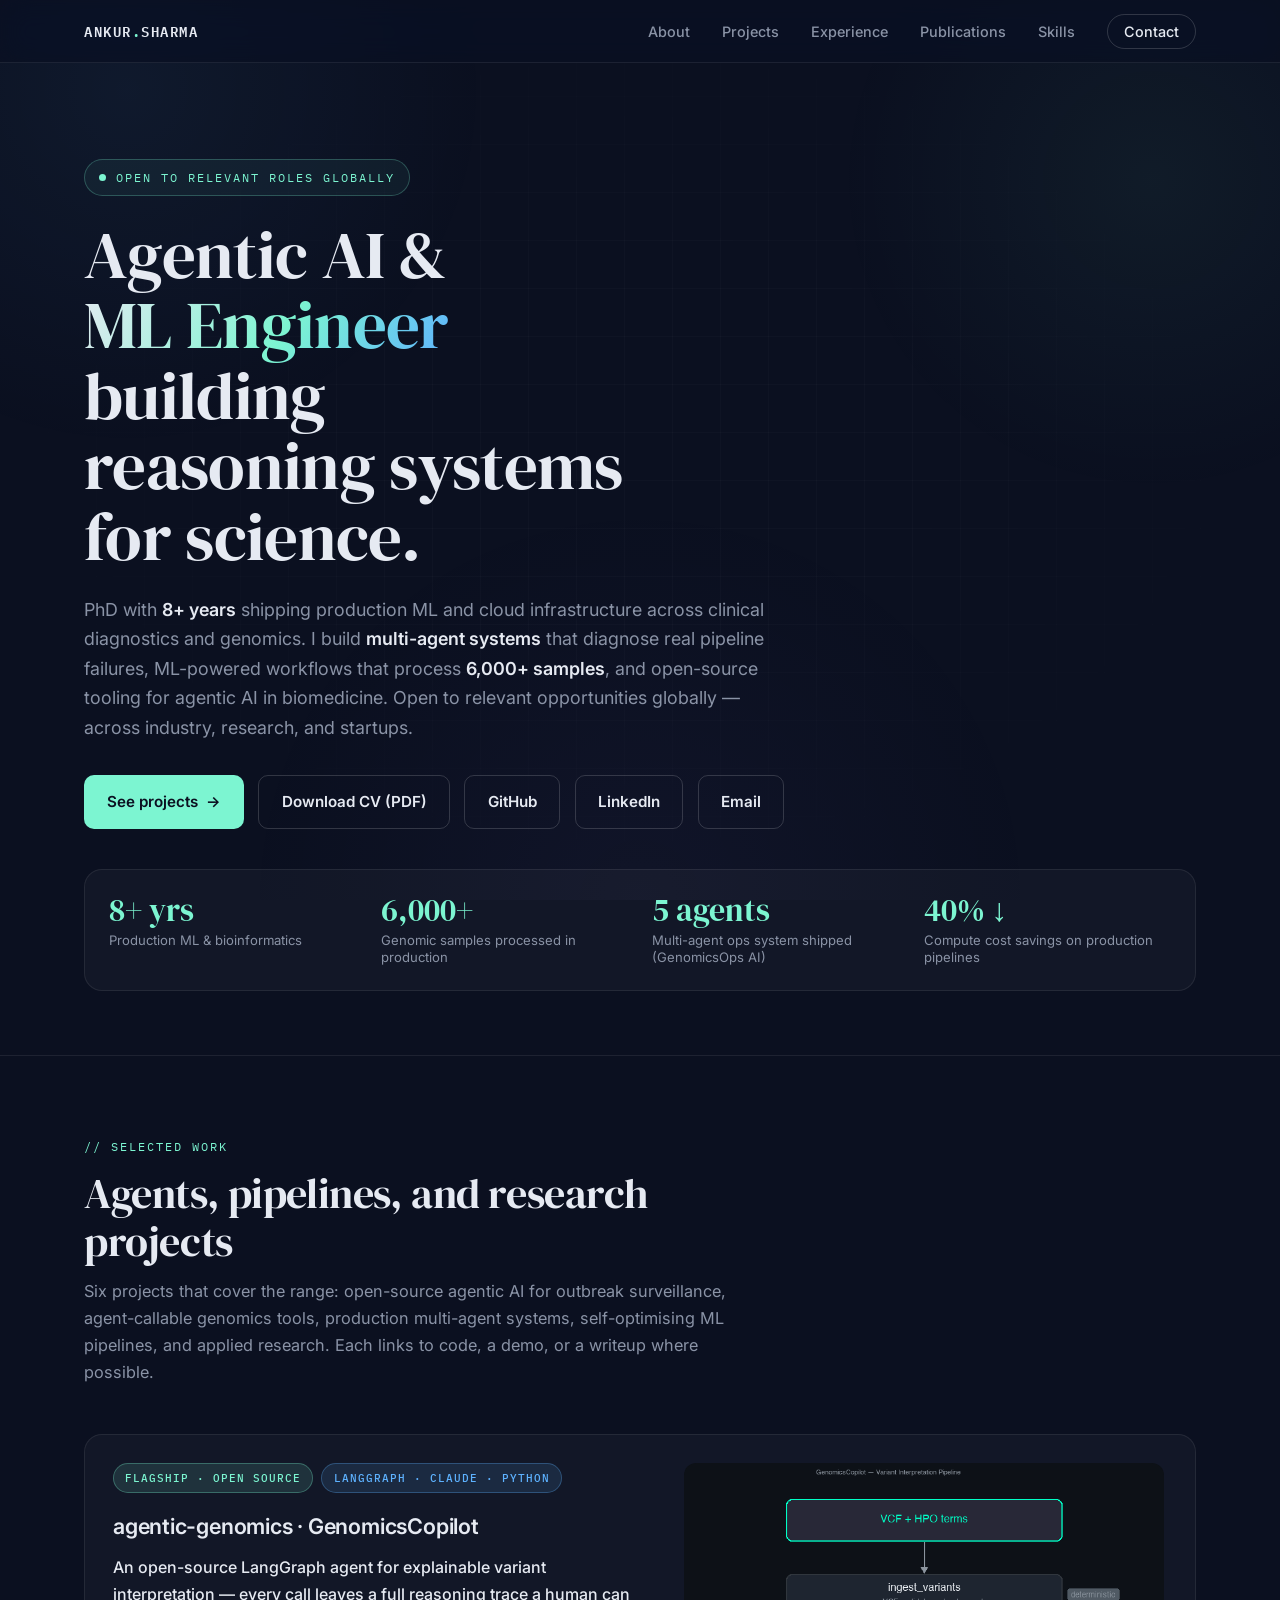
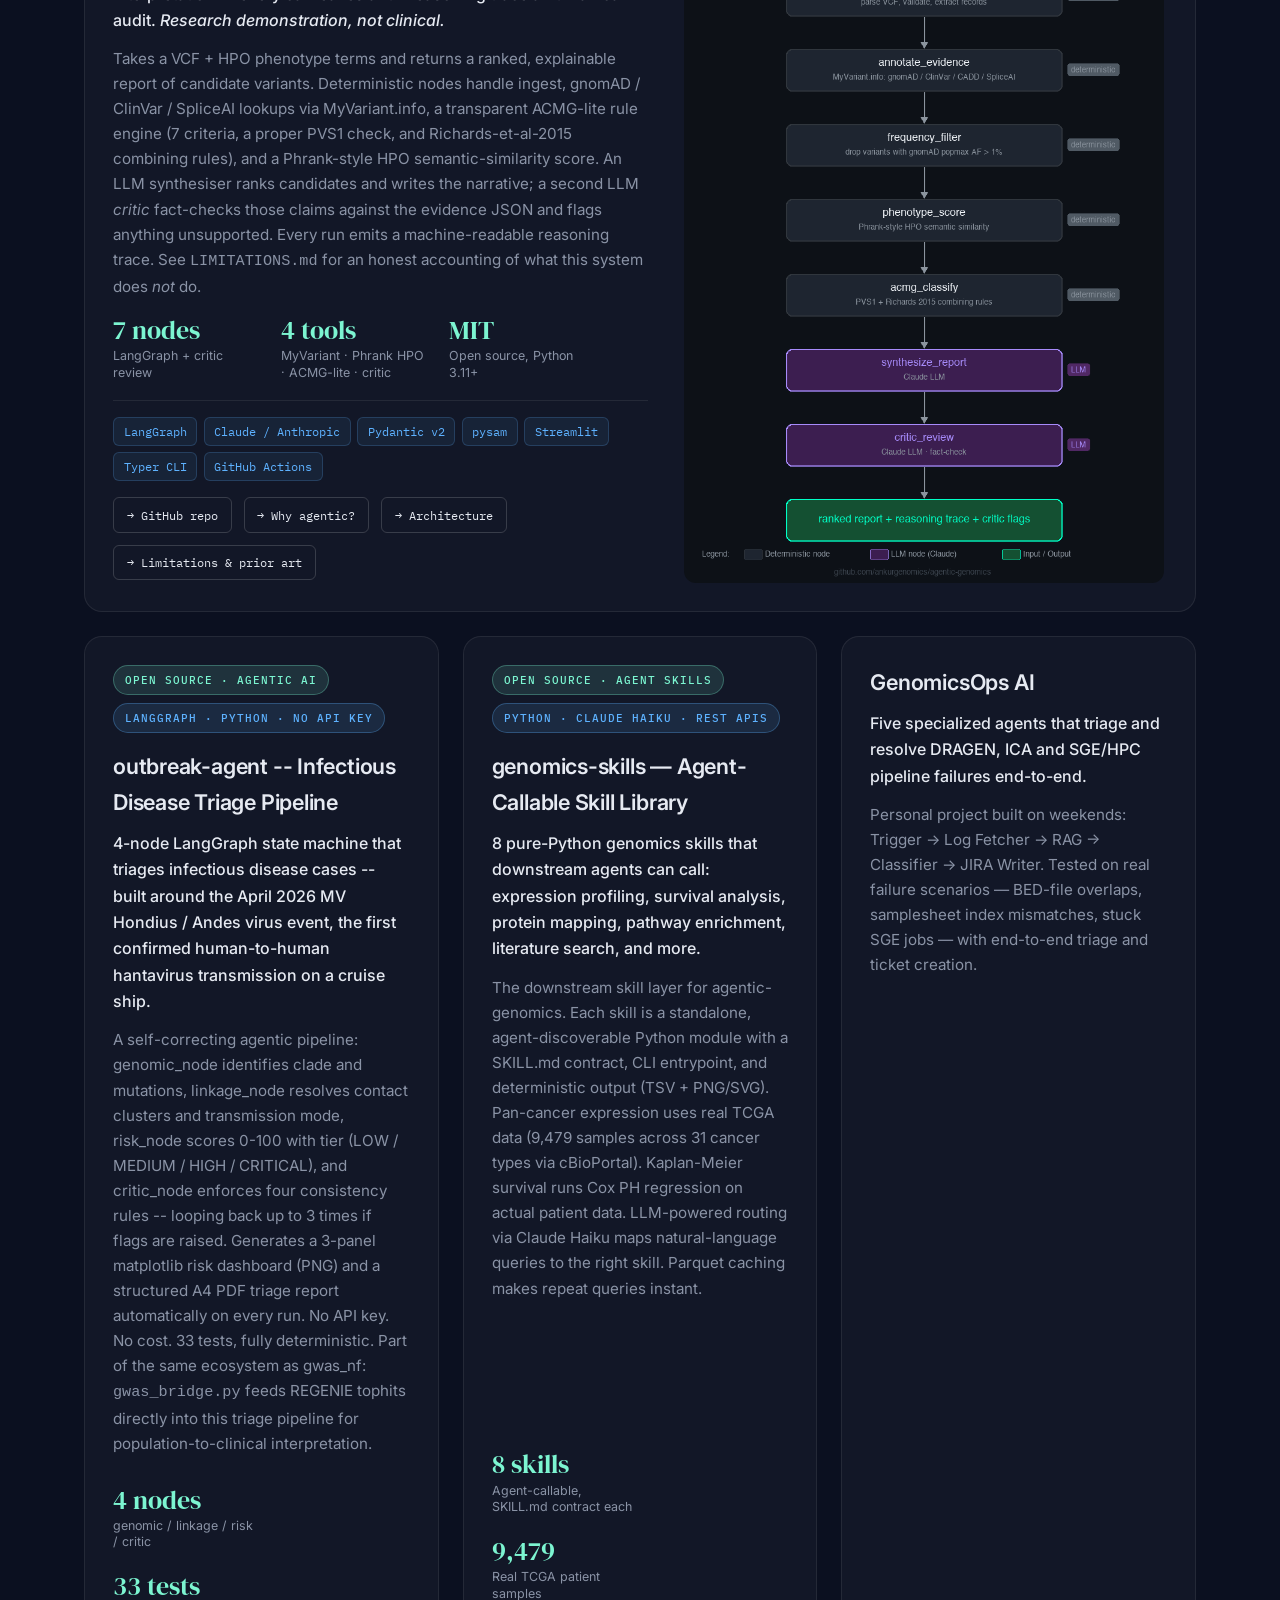
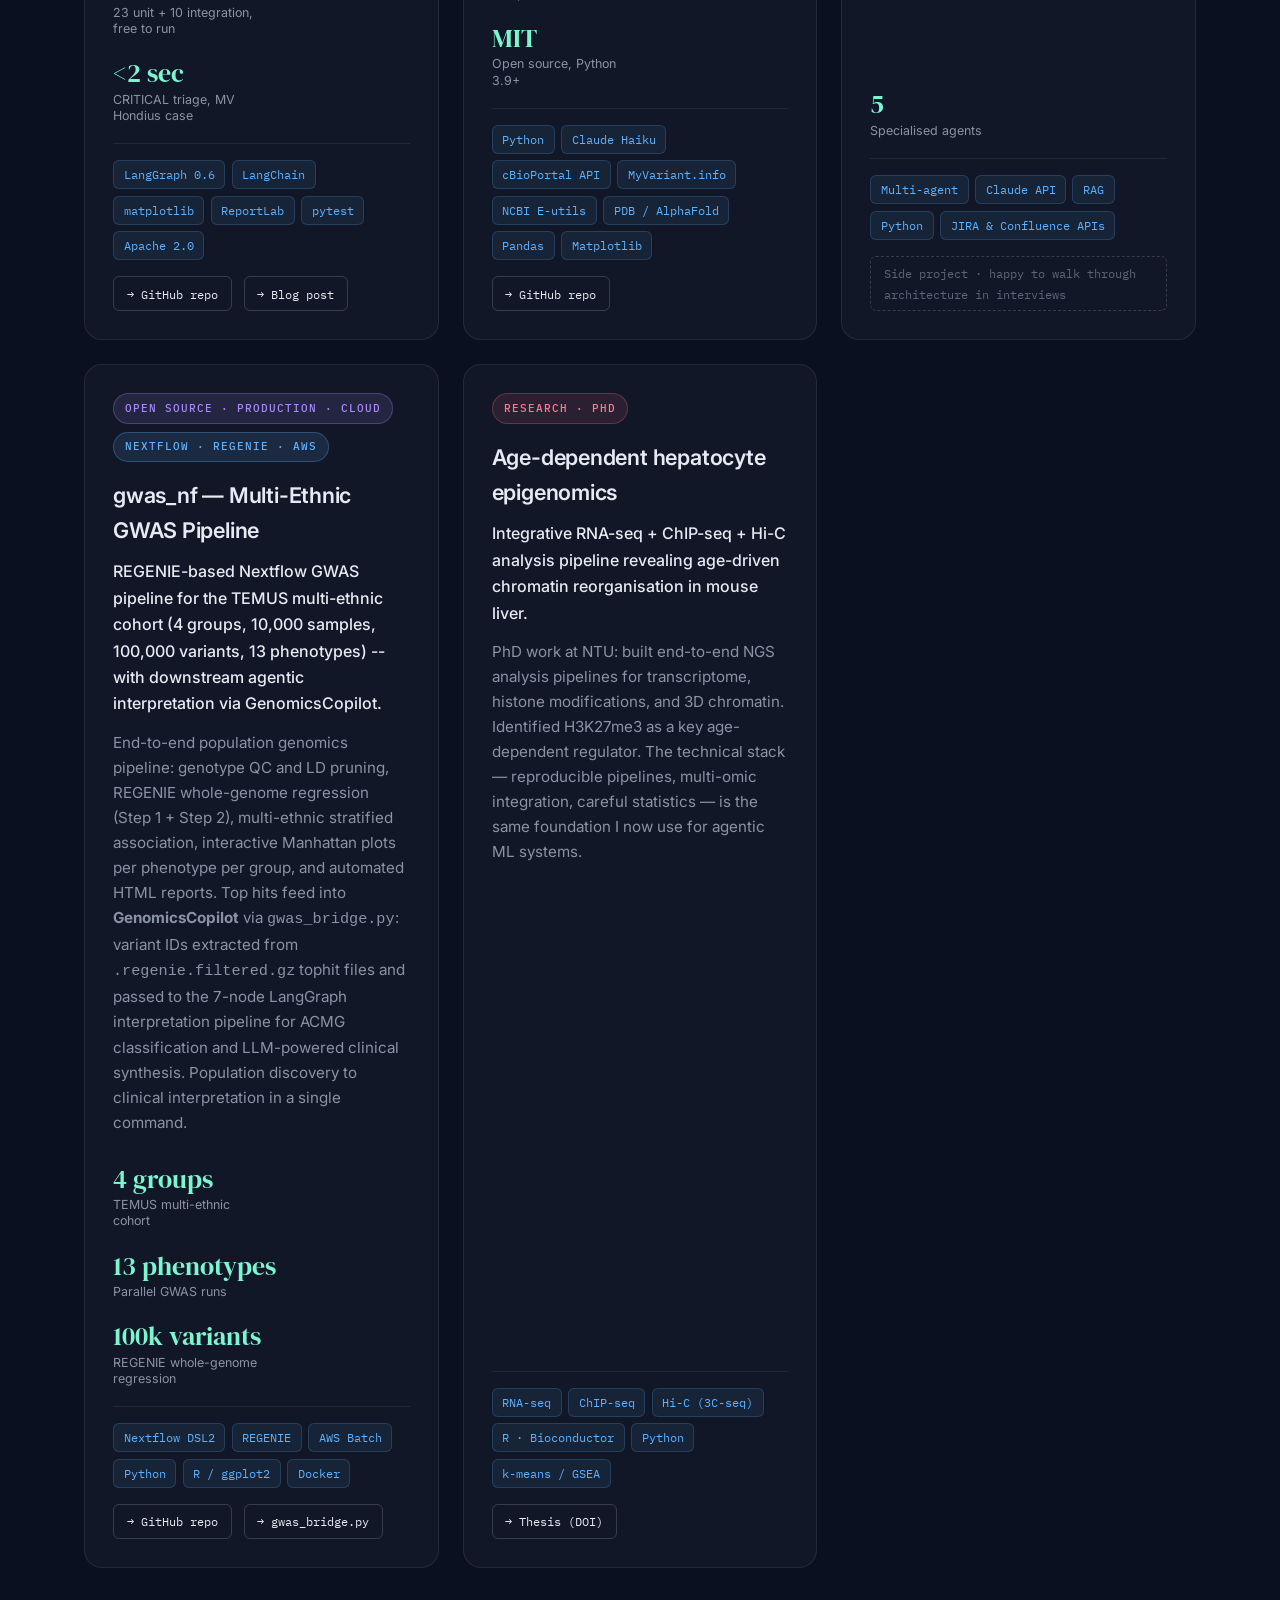
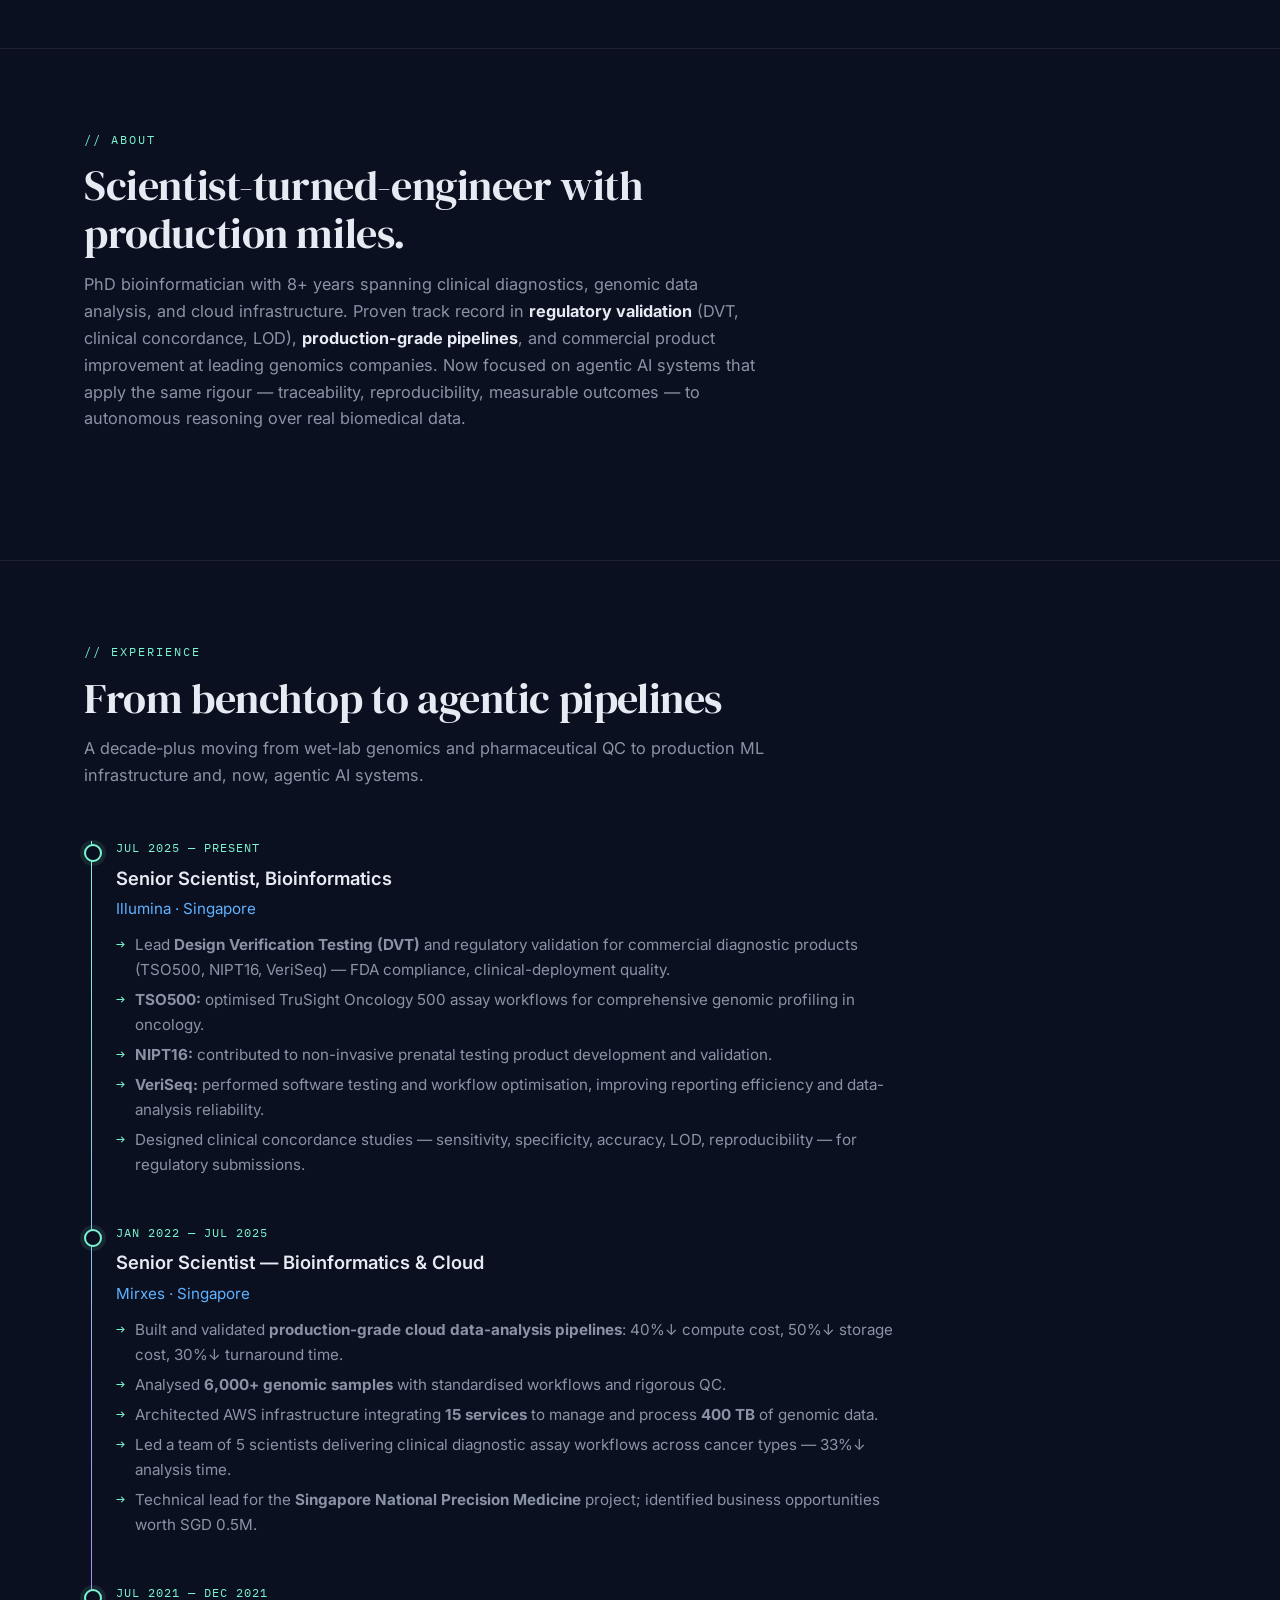
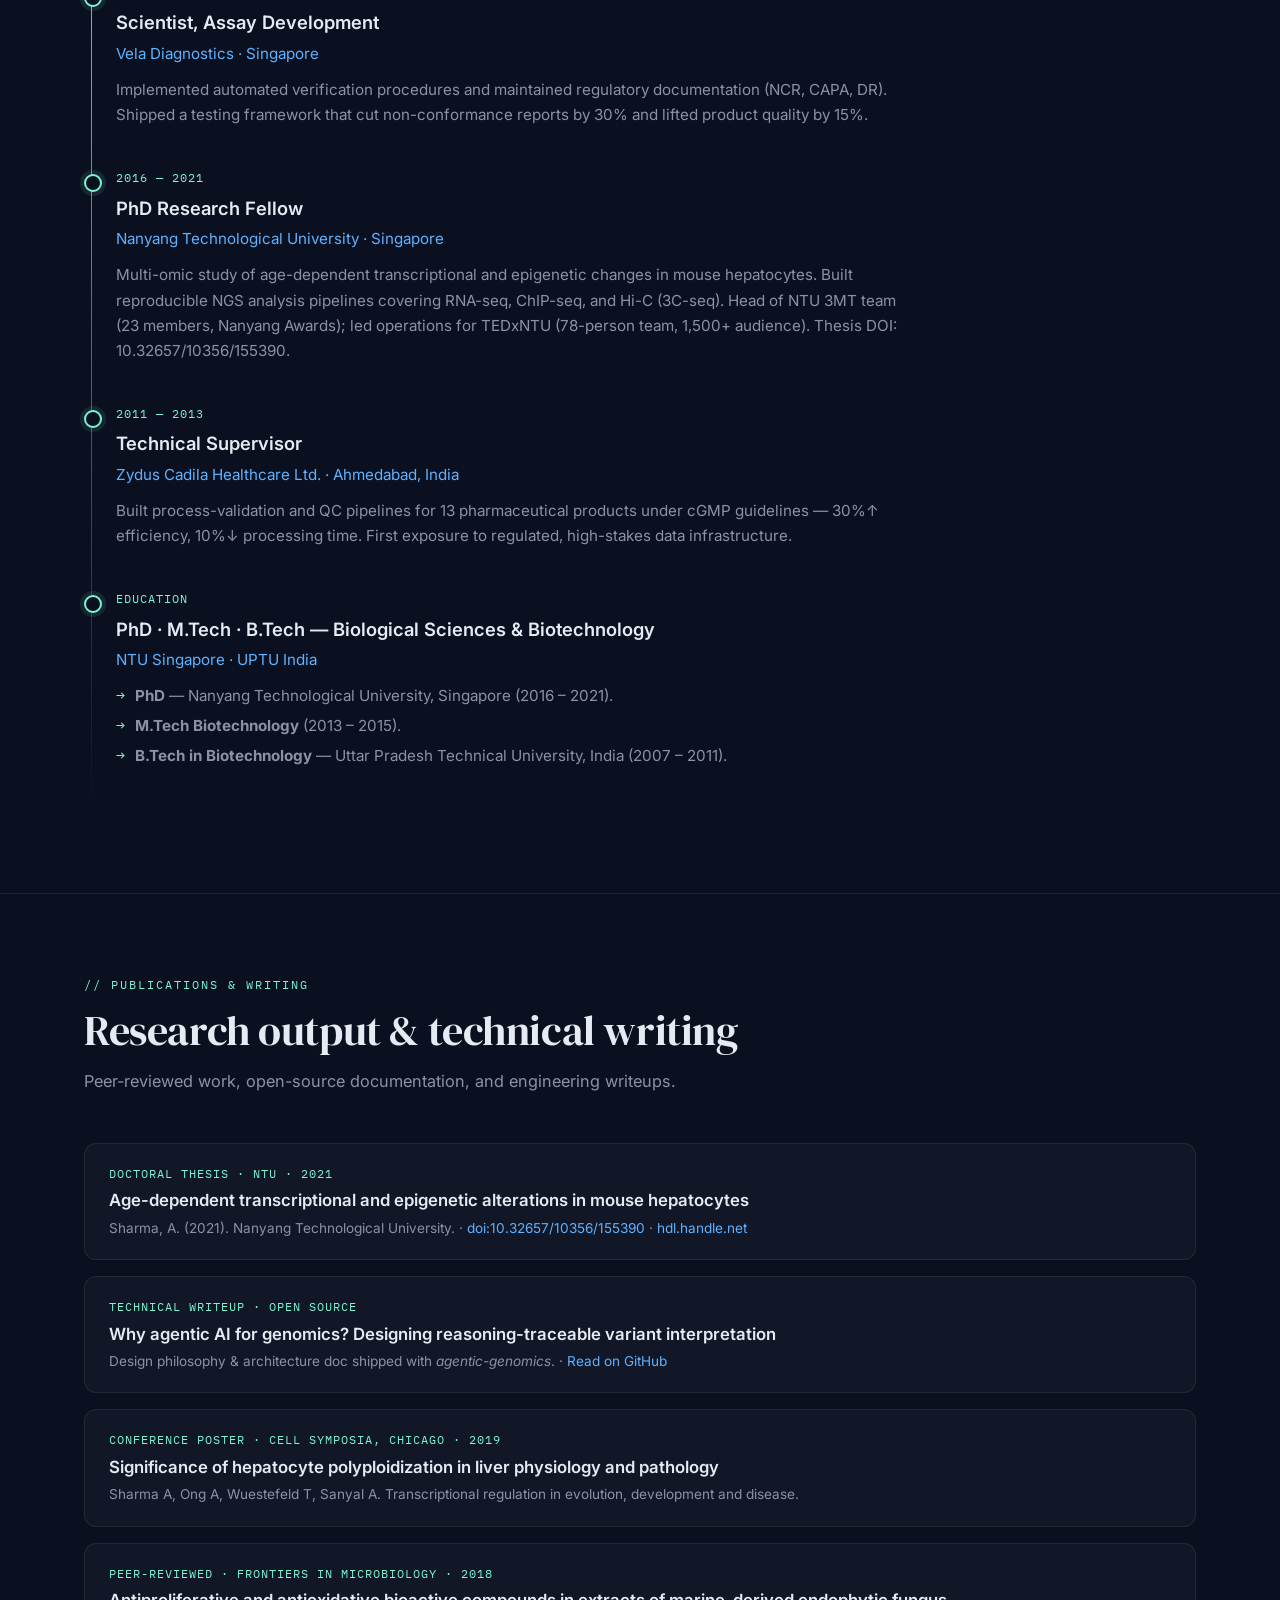
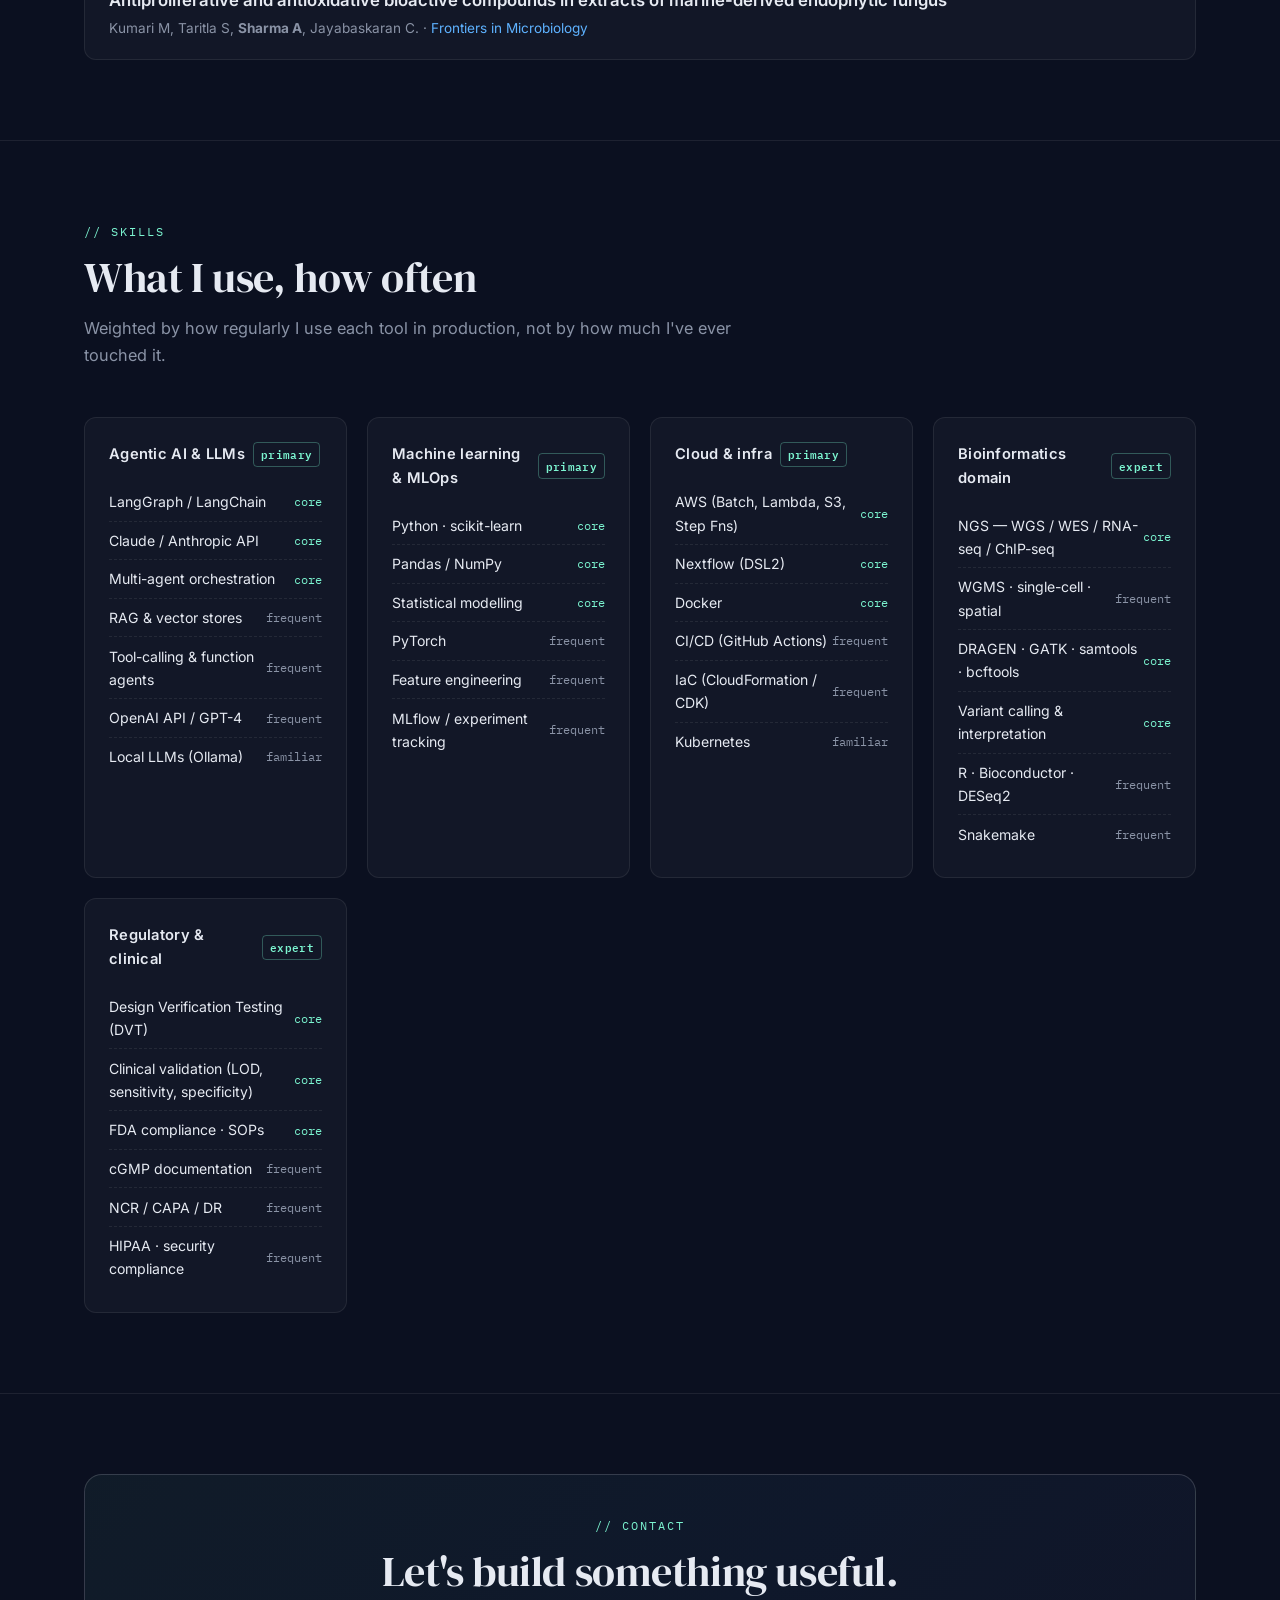
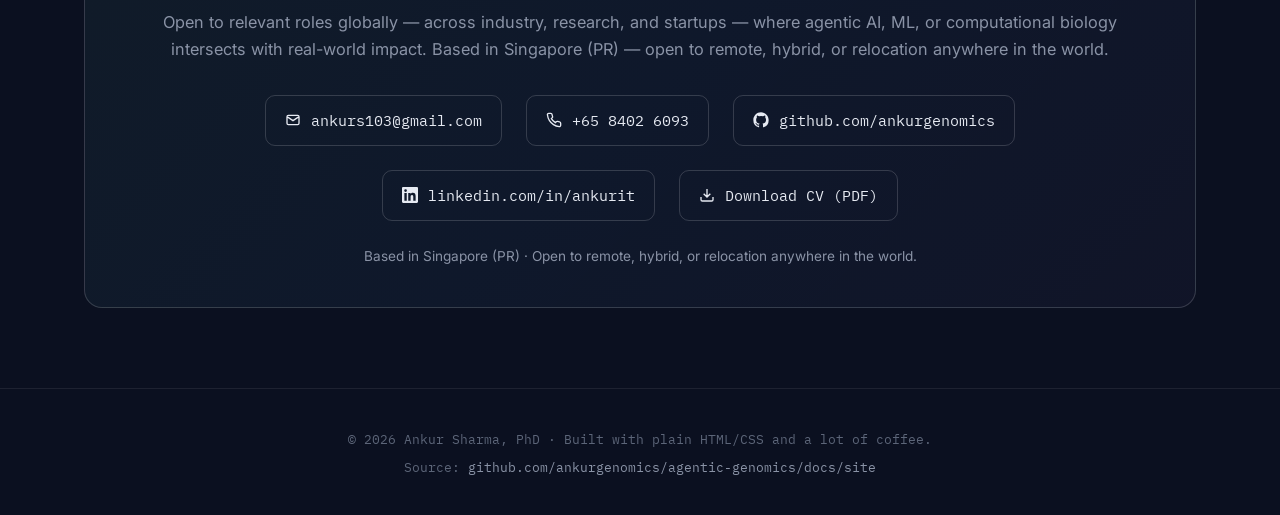
==== commit babcaf97: "resume: remove 'Biological Sciences' from PhD title in summary, experience and education" ====
--- a/docs/site/index.html
+++ b/docs/site/index.html
@@ -433,7 +433,7 @@
 
                 <div class="tl-item reveal">
                     <div class="tl-date">2016 — 2021</div>
-                    <div class="tl-role">PhD Research Fellow, Biological Sciences</div>
+                    <div class="tl-role">PhD Research Fellow</div>
                     <div class="tl-org">Nanyang Technological University · Singapore</div>
                     <div class="tl-body">
                         Multi-omic study of age-dependent transcriptional and epigenetic changes in mouse hepatocytes. Built reproducible NGS analysis pipelines covering RNA-seq, ChIP-seq, and Hi-C (3C-seq).
@@ -457,7 +457,7 @@
                     <div class="tl-org">NTU Singapore · UPTU India</div>
                     <div class="tl-body">
                         <ul>
-                            <li><strong>PhD in Biological Sciences</strong> — Nanyang Technological University, Singapore (2016 – 2021).</li>
+                            <li><strong>PhD</strong> — Nanyang Technological University, Singapore (2016 – 2021).</li>
                             <li><strong>M.Tech Biotechnology</strong> (2013 – 2015).</li>
                             <li><strong>B.Tech in Biotechnology</strong> — Uttar Pradesh Technical University, India (2007 – 2011).</li>
                         </ul>
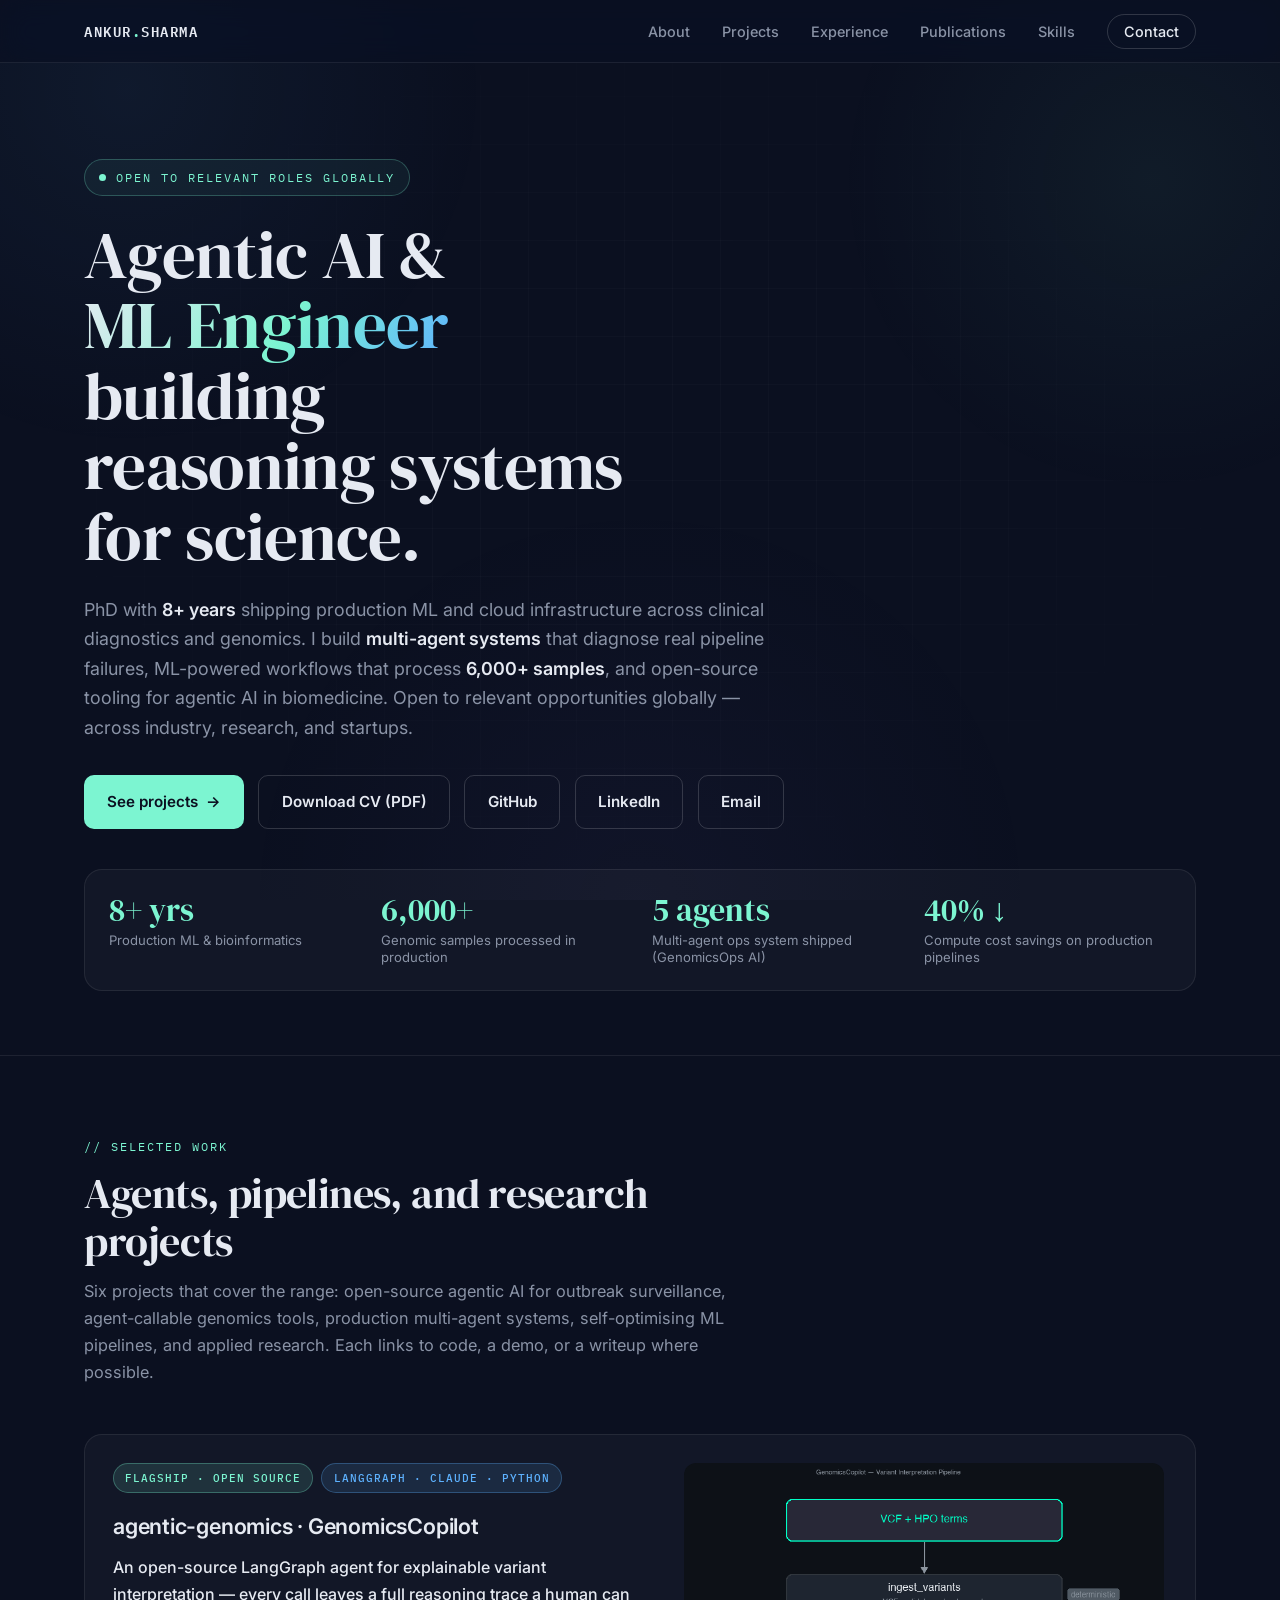
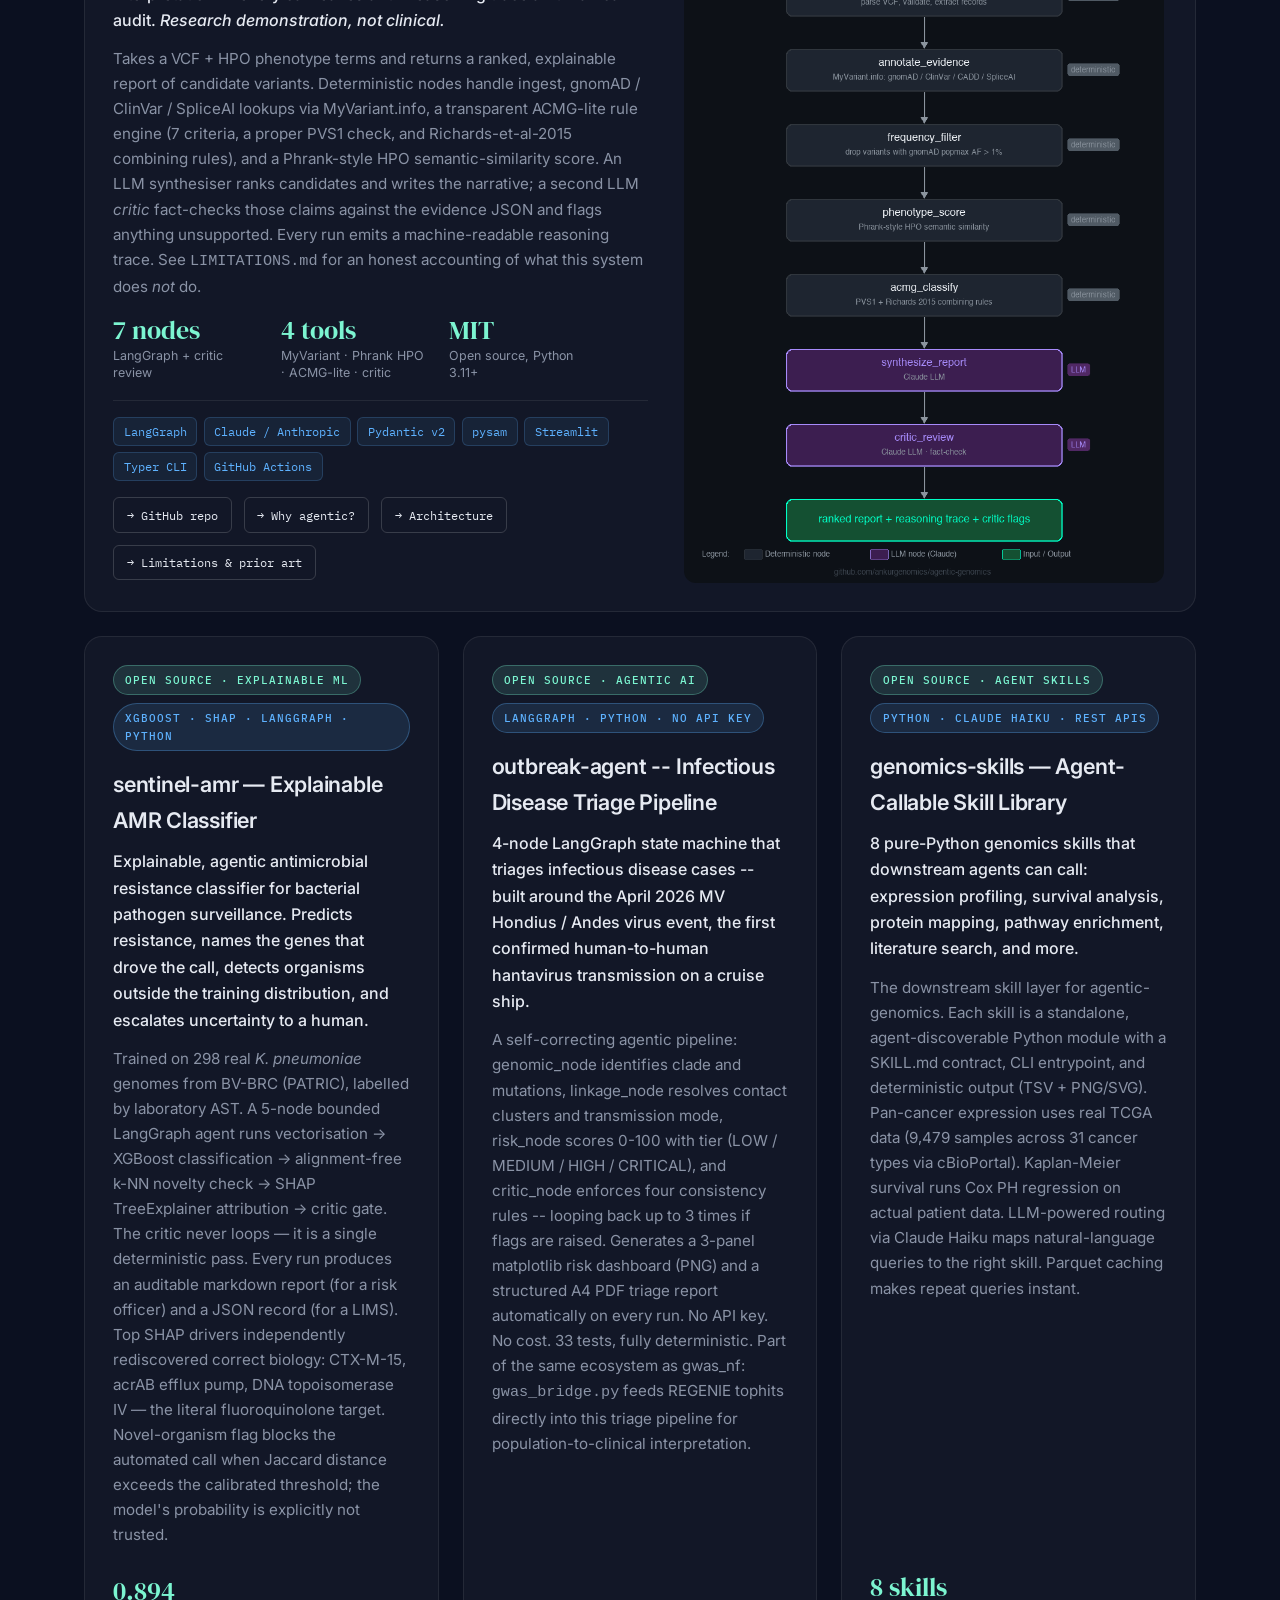
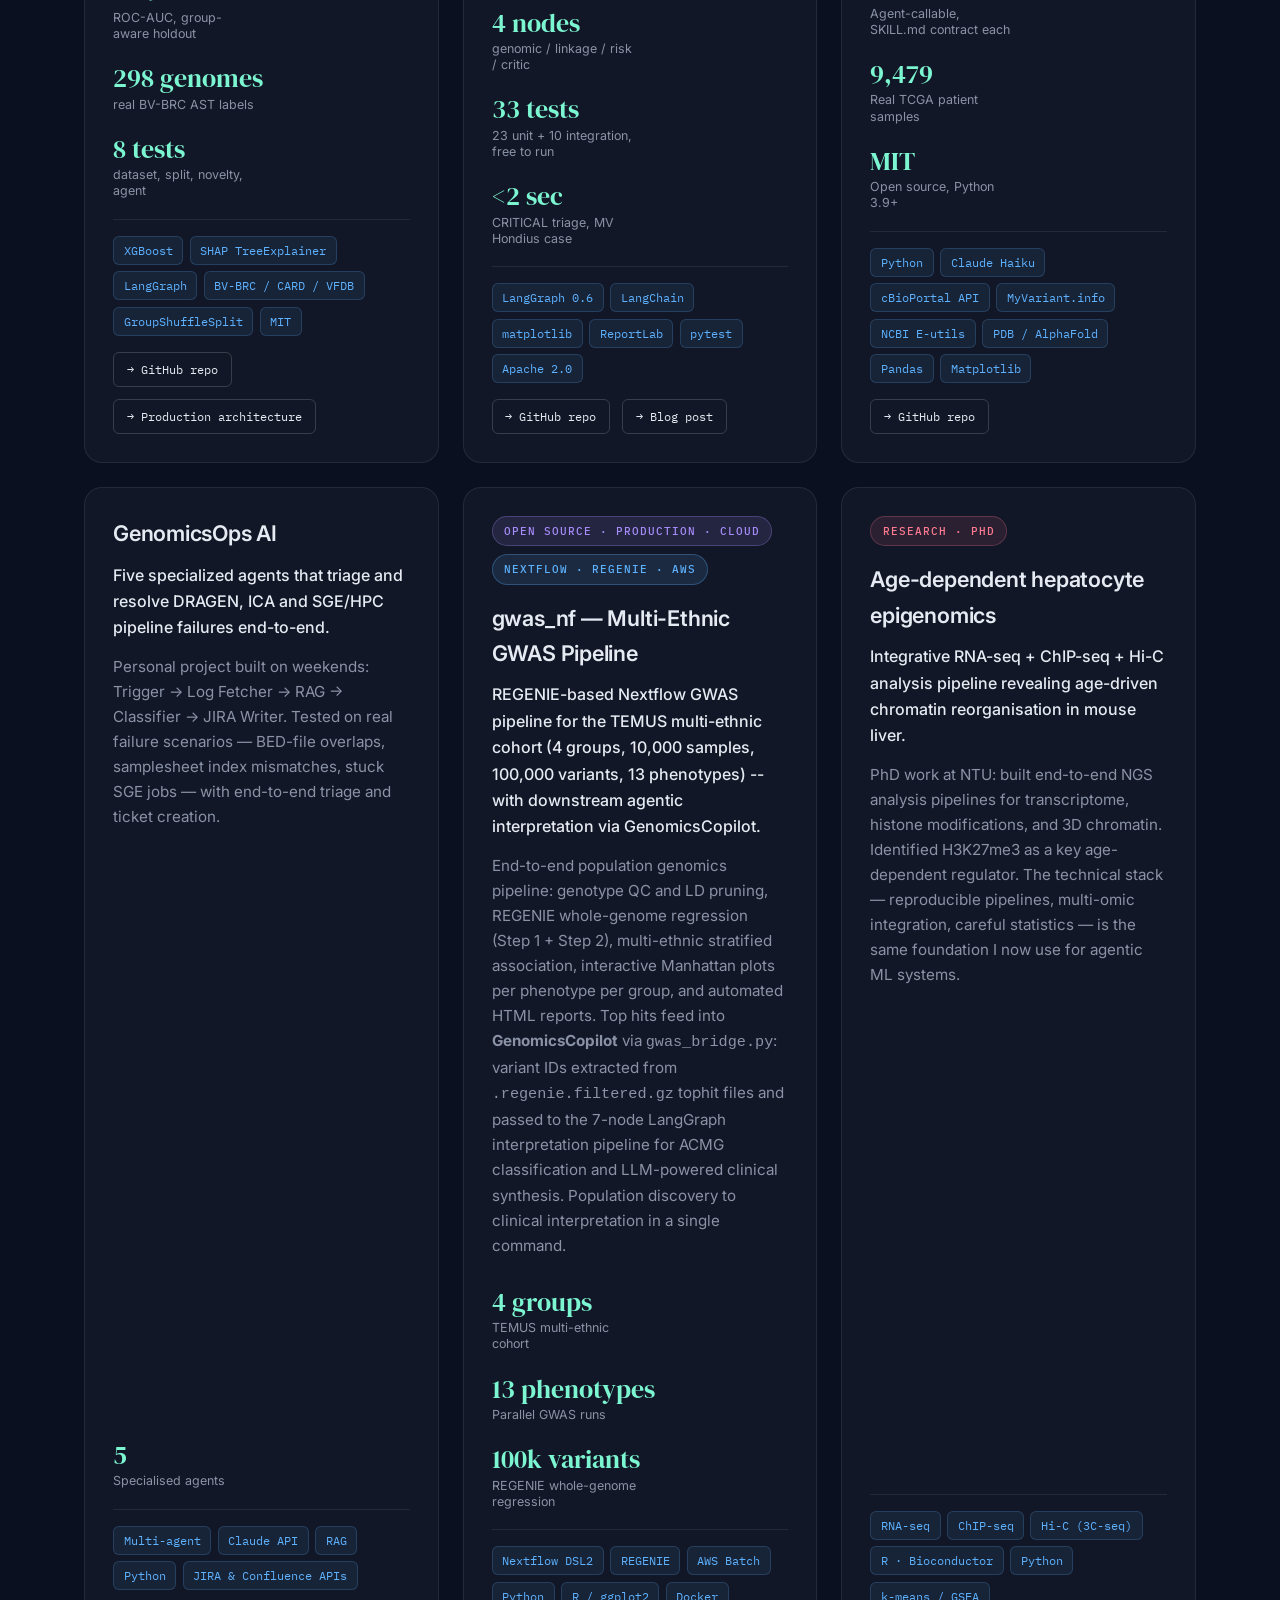
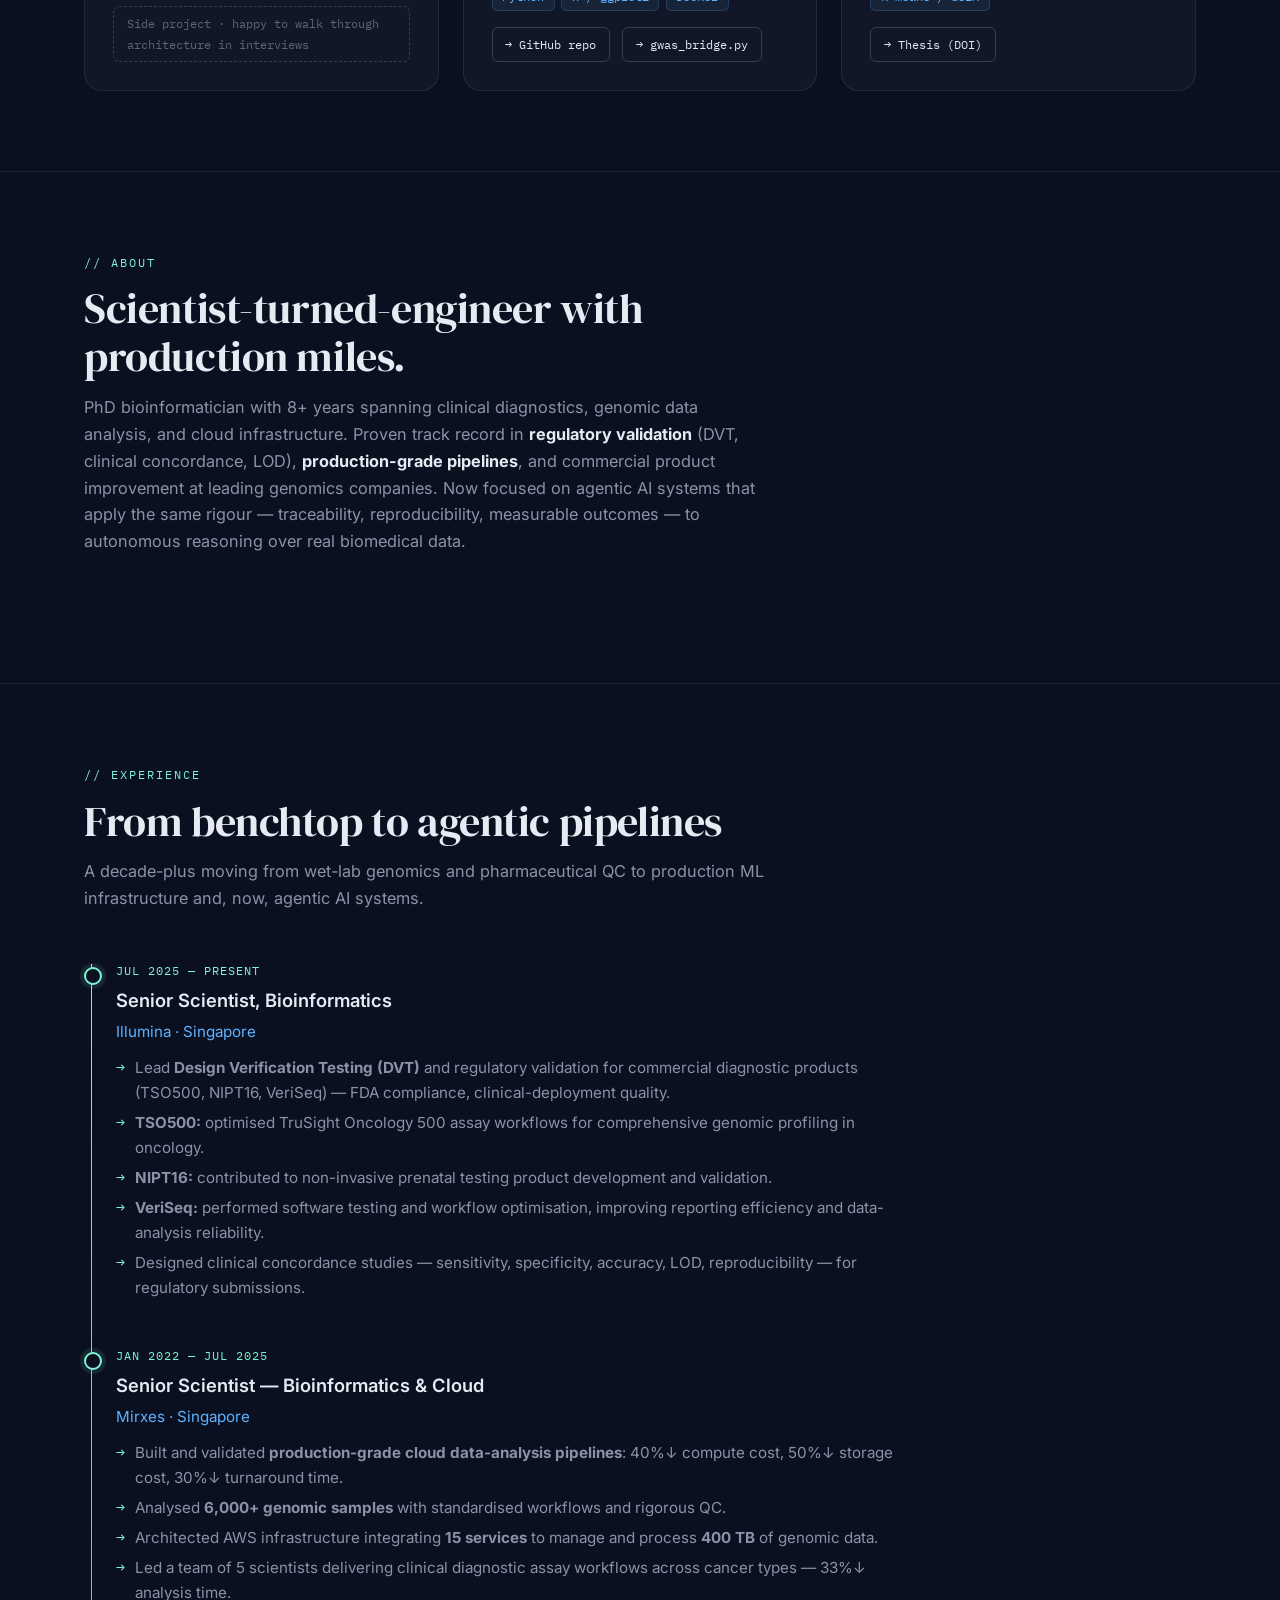
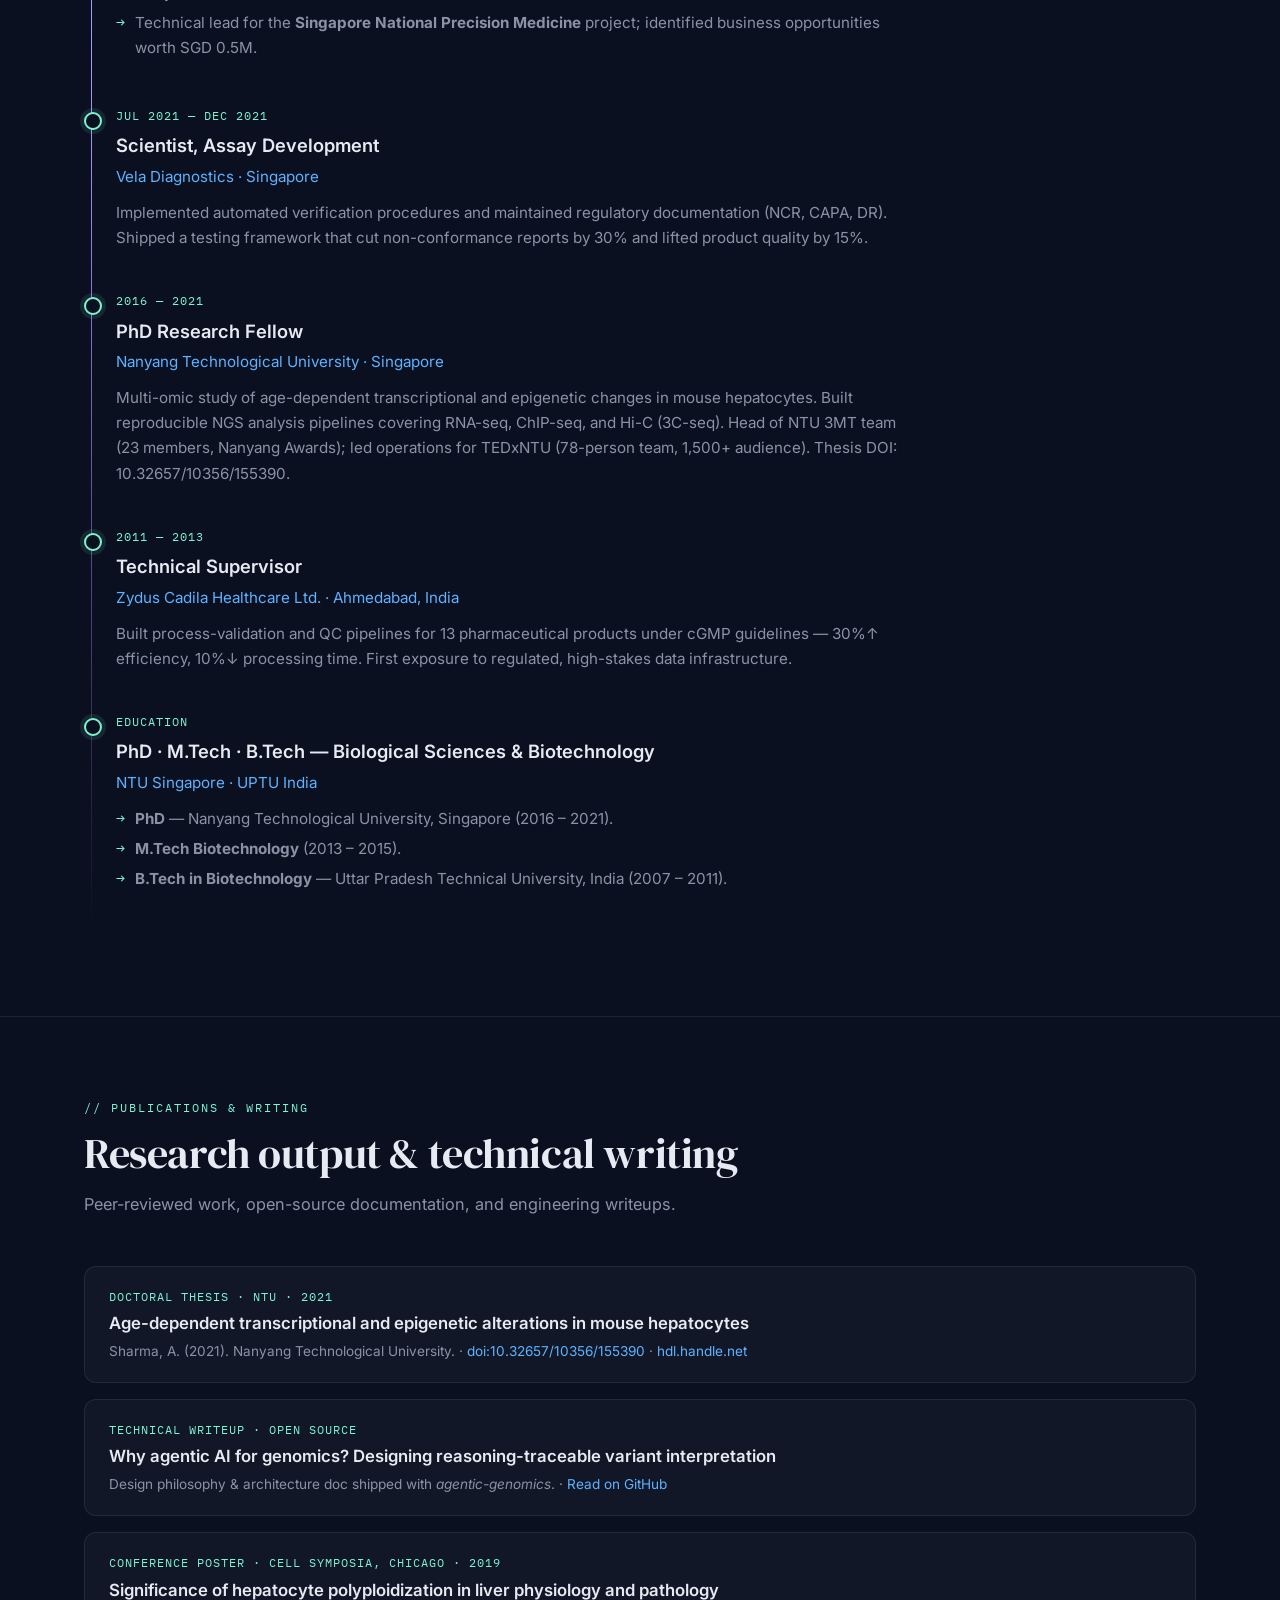
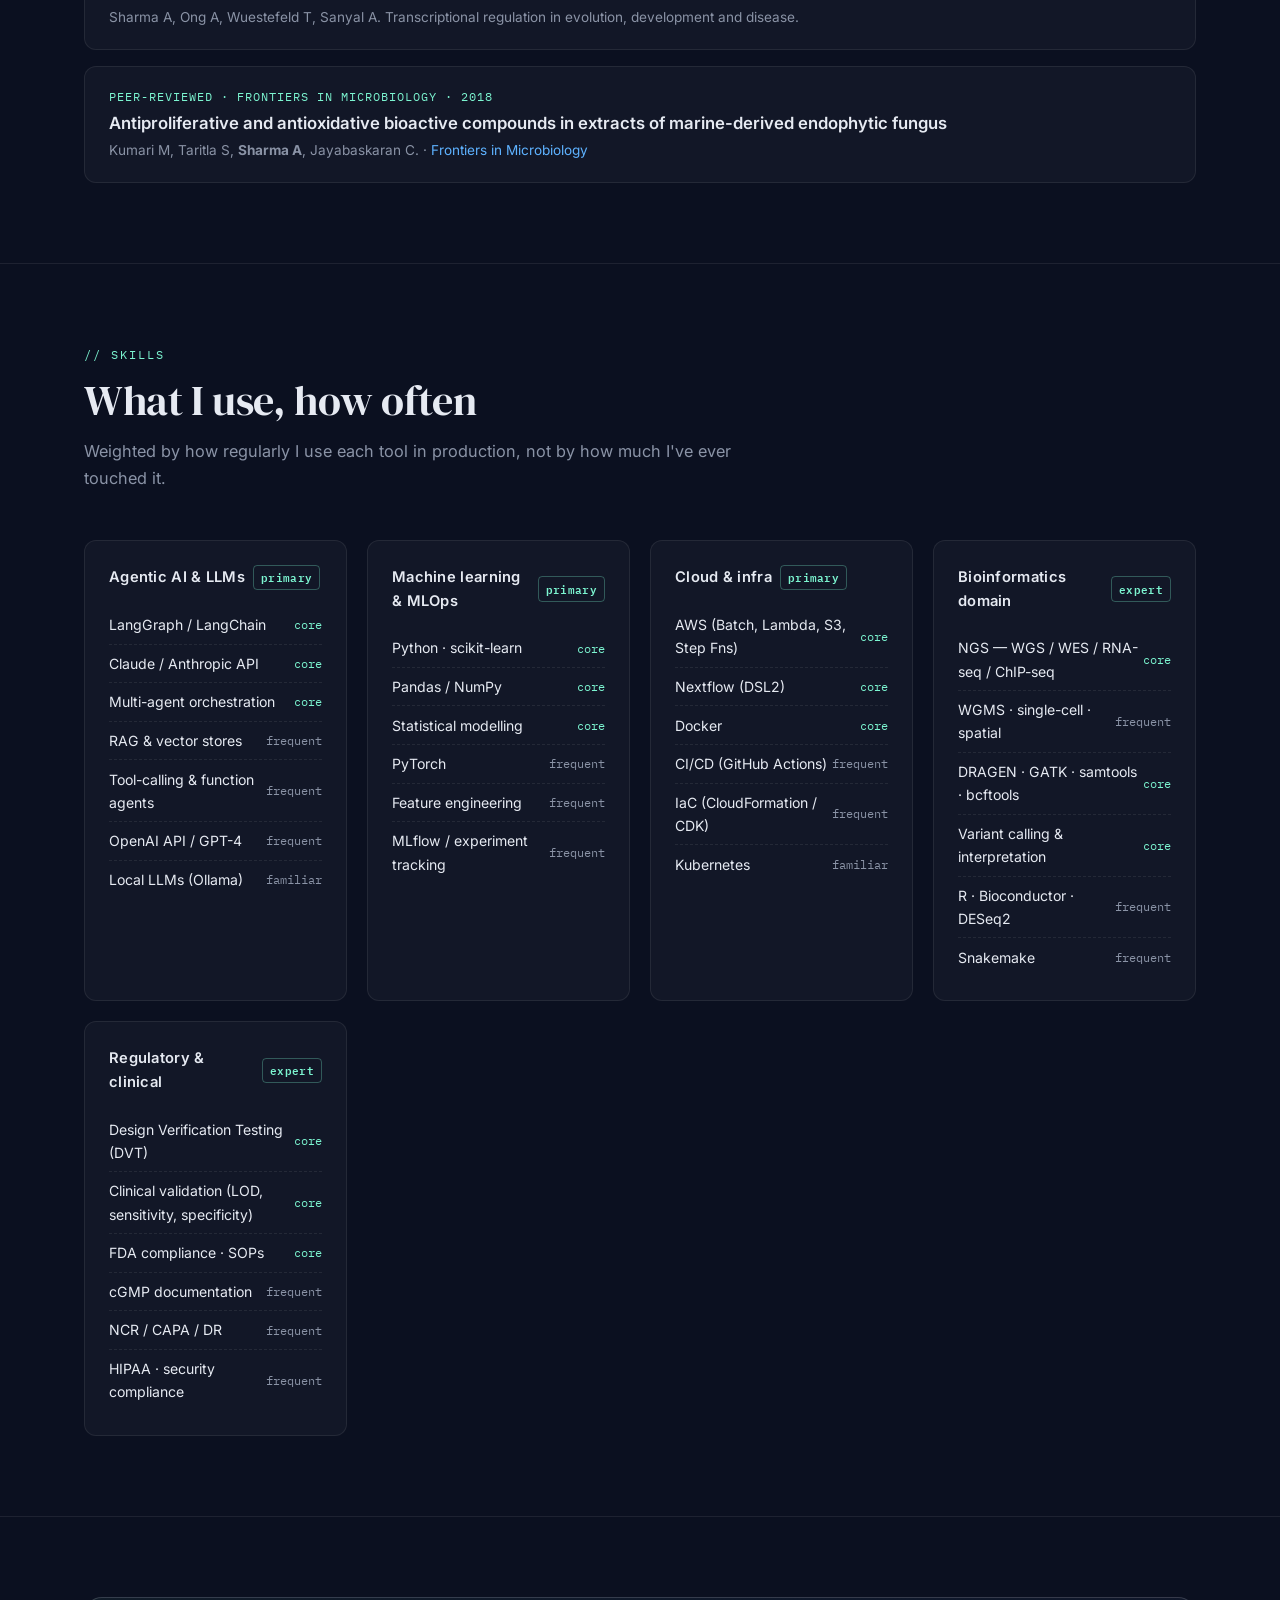
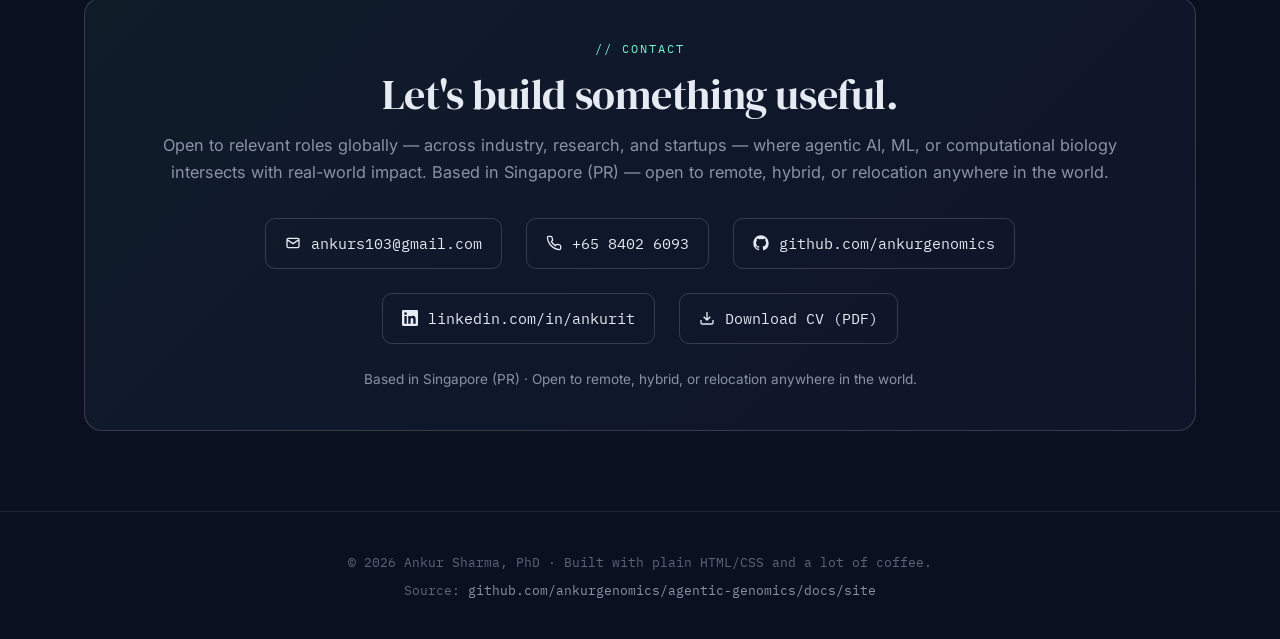
==== commit 60eaec89: "add sentinel-amr project card and FAQ entry to portfolio Co-authored-by: Cursor <cursoragent@cursor." ====
--- a/docs/site/index.html
+++ b/docs/site/index.html
@@ -235,6 +235,36 @@
 
                 <article class="project reveal">
                     <div class="badges">
+                        <span class="badge badge-featured">Open source · Explainable ML</span>
+                        <span class="badge badge-oss">XGBoost · SHAP · LangGraph · Python</span>
+                    </div>
+                    <h3>sentinel-amr — Explainable AMR Classifier</h3>
+                    <p class="project-hook">Explainable, agentic antimicrobial resistance classifier for bacterial pathogen surveillance. Predicts resistance, names the genes that drove the call, detects organisms outside the training distribution, and escalates uncertainty to a human.</p>
+                    <p class="project-desc">
+                        Trained on 298 real <em>K. pneumoniae</em> genomes from BV-BRC (PATRIC), labelled by laboratory AST. A 5-node bounded LangGraph agent runs vectorisation → XGBoost classification → alignment-free k-NN novelty check → SHAP TreeExplainer attribution → critic gate. The critic never loops — it is a single deterministic pass. Every run produces an auditable markdown report (for a risk officer) and a JSON record (for a LIMS). Top SHAP drivers independently rediscovered correct biology: CTX-M-15, acrAB efflux pump, DNA topoisomerase IV — the literal fluoroquinolone target. Novel-organism flag blocks the automated call when Jaccard distance exceeds the calibrated threshold; the model's probability is explicitly not trusted.
+                    </p>
+                    <div class="metric-row">
+                        <div class="metric"><div class="val">0.894</div><div class="lbl">ROC-AUC, group-aware holdout</div></div>
+                        <div class="metric"><div class="val">298 genomes</div><div class="lbl">real BV-BRC AST labels</div></div>
+                        <div class="metric"><div class="val">8 tests</div><div class="lbl">dataset, split, novelty, agent</div></div>
+                    </div>
+                    <div class="tech">
+                        <span class="tag">XGBoost</span>
+                        <span class="tag">SHAP TreeExplainer</span>
+                        <span class="tag">LangGraph</span>
+                        <span class="tag">BV-BRC / CARD / VFDB</span>
+                        <span class="tag">GroupShuffleSplit</span>
+                        <span class="tag">MIT</span>
+                    </div>
+                    <div class="project-links">
+                        <a class="project-link" href="https://github.com/ankurgenomics/sentinel-amr" target="_blank" rel="noopener">→ GitHub repo</a>
+                        <a class="project-link" href="https://github.com/ankurgenomics/sentinel-amr/blob/main/SCALING.md" target="_blank" rel="noopener">→ Production architecture</a>
+                    </div>
+                </article>
+
+
+                <article class="project reveal">
+                    <div class="badges">
                         <span class="badge badge-featured">Open source · Agentic AI</span>
                         <span class="badge badge-oss">LangGraph · Python · No API key</span>
                     </div>
@@ -623,6 +653,13 @@
         </div>
 
         <div itemscope itemprop="mainEntity" itemtype="https://schema.org/Question">
+            <h3 itemprop="name">What is sentinel-amr?</h3>
+            <div itemscope itemprop="acceptedAnswer" itemtype="https://schema.org/Answer">
+                <p itemprop="text">sentinel-amr is an explainable, agentic antimicrobial resistance classifier for bacterial pathogen surveillance. It predicts resistance from curated gene content using XGBoost, attributes every call to specific resistance genes via SHAP TreeExplainer, detects novel or out-of-distribution organisms with an alignment-free k-NN gate, and routes each sample through a bounded 5-node LangGraph agent that produces an auditable report. Trained on 298 real K. pneumoniae genomes from BV-BRC with ROC-AUC 0.894 on a group-aware holdout. Available at github.com/ankurgenomics/sentinel-amr under the MIT license.</p>
+            </div>
+        </div>
+
+        <div itemscope itemprop="mainEntity" itemtype="https://schema.org/Question">
             <h3 itemprop="name">What is agentic-genomics?</h3>
             <div itemscope itemprop="acceptedAnswer" itemtype="https://schema.org/Answer">
                 <p itemprop="text">agentic-genomics (GenomicsCopilot) is an open-source LangGraph agent for reasoning-traceable variant interpretation. It takes VCF files and HPO phenotype terms and returns ranked, explainable reports of candidate genetic variants. It uses 7 deterministic nodes including ACMG-lite classification, Phrank HPO scoring, and a critic LLM for fact-checking. Available at github.com/ankurgenomics/agentic-genomics under the MIT license.</p>
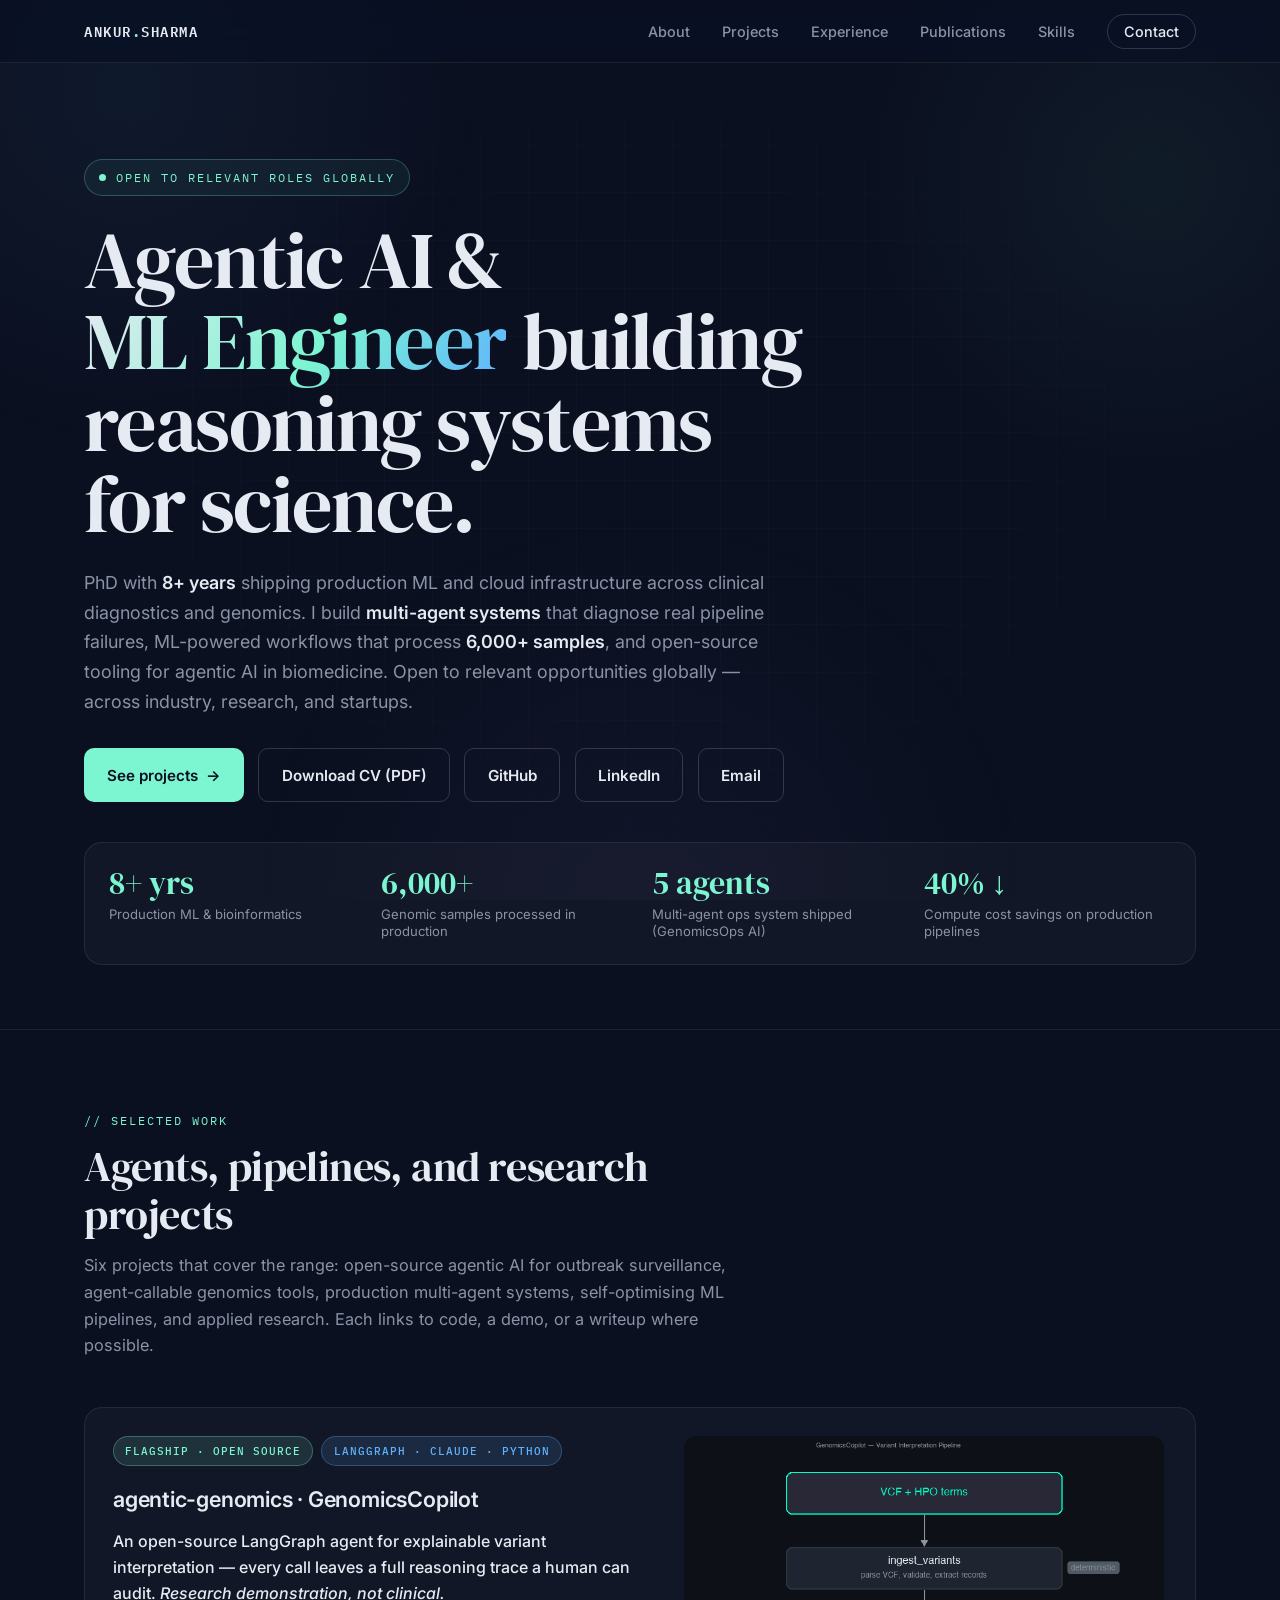
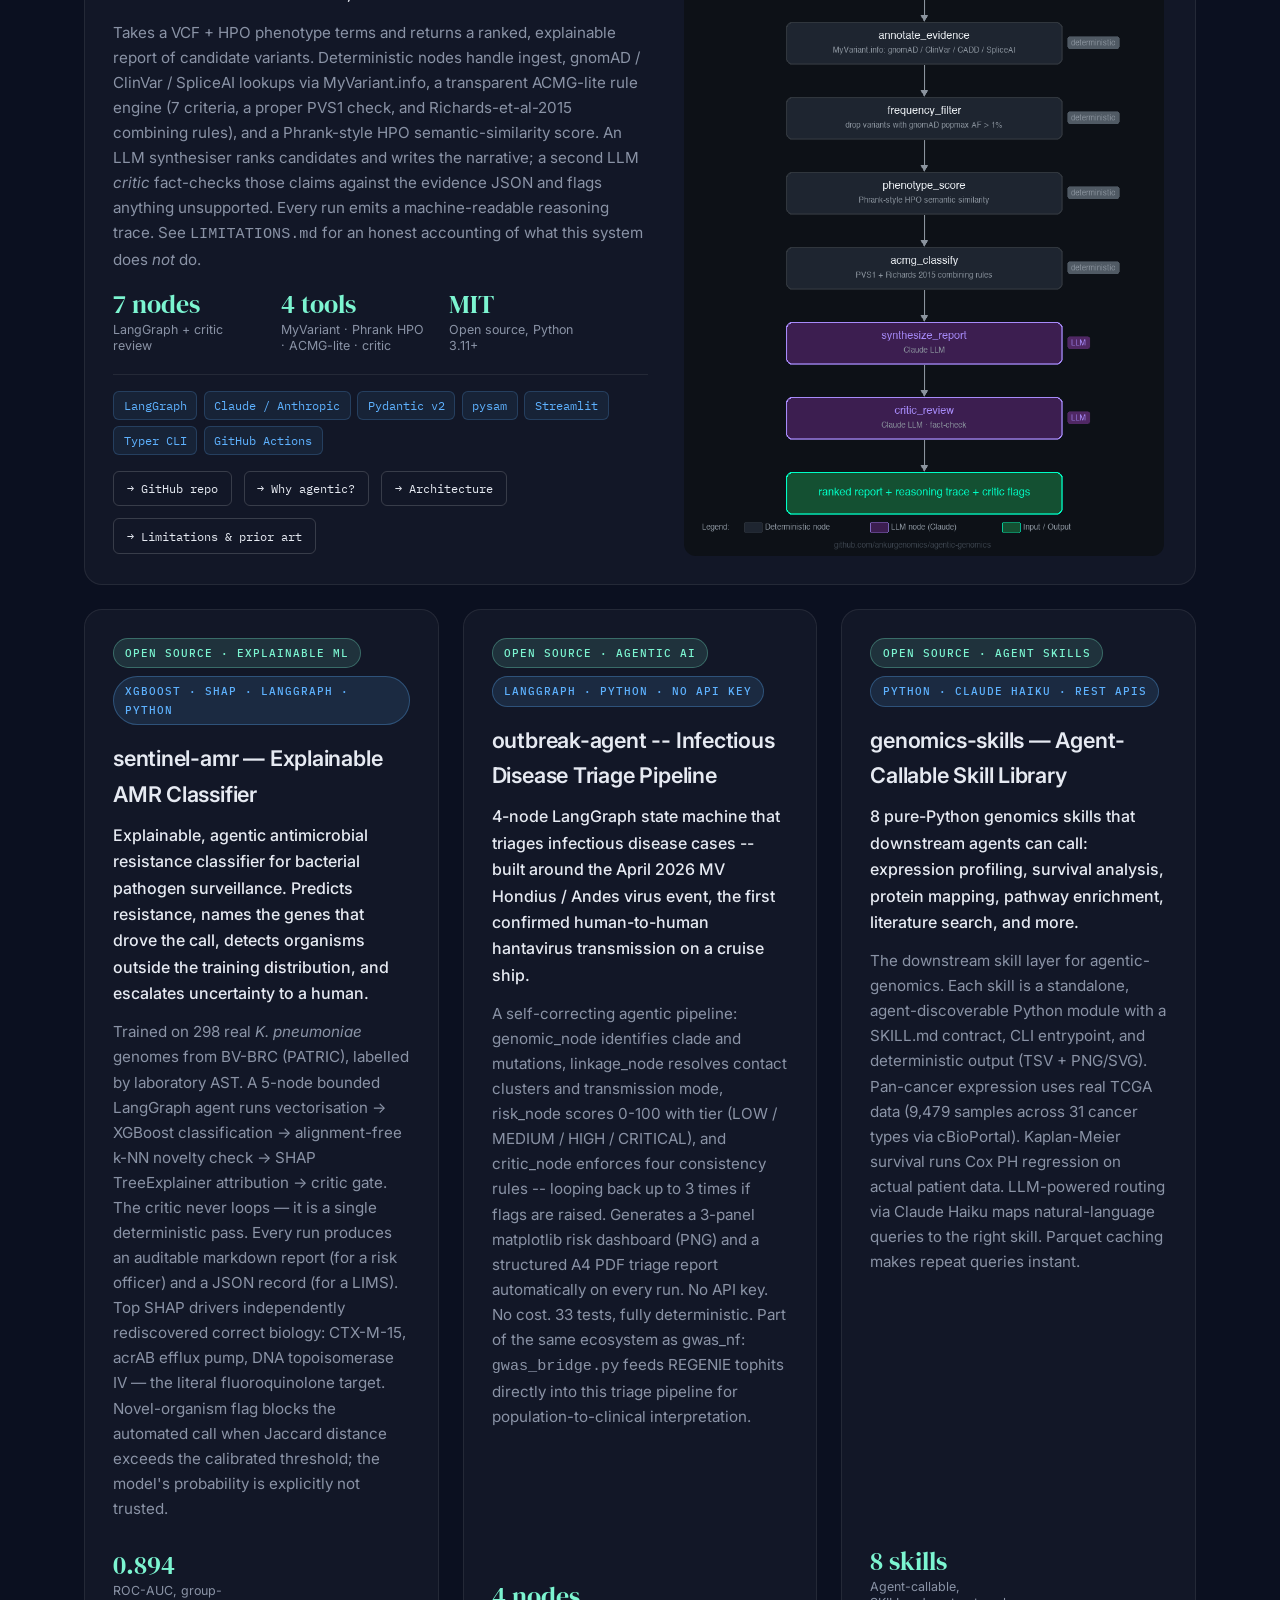
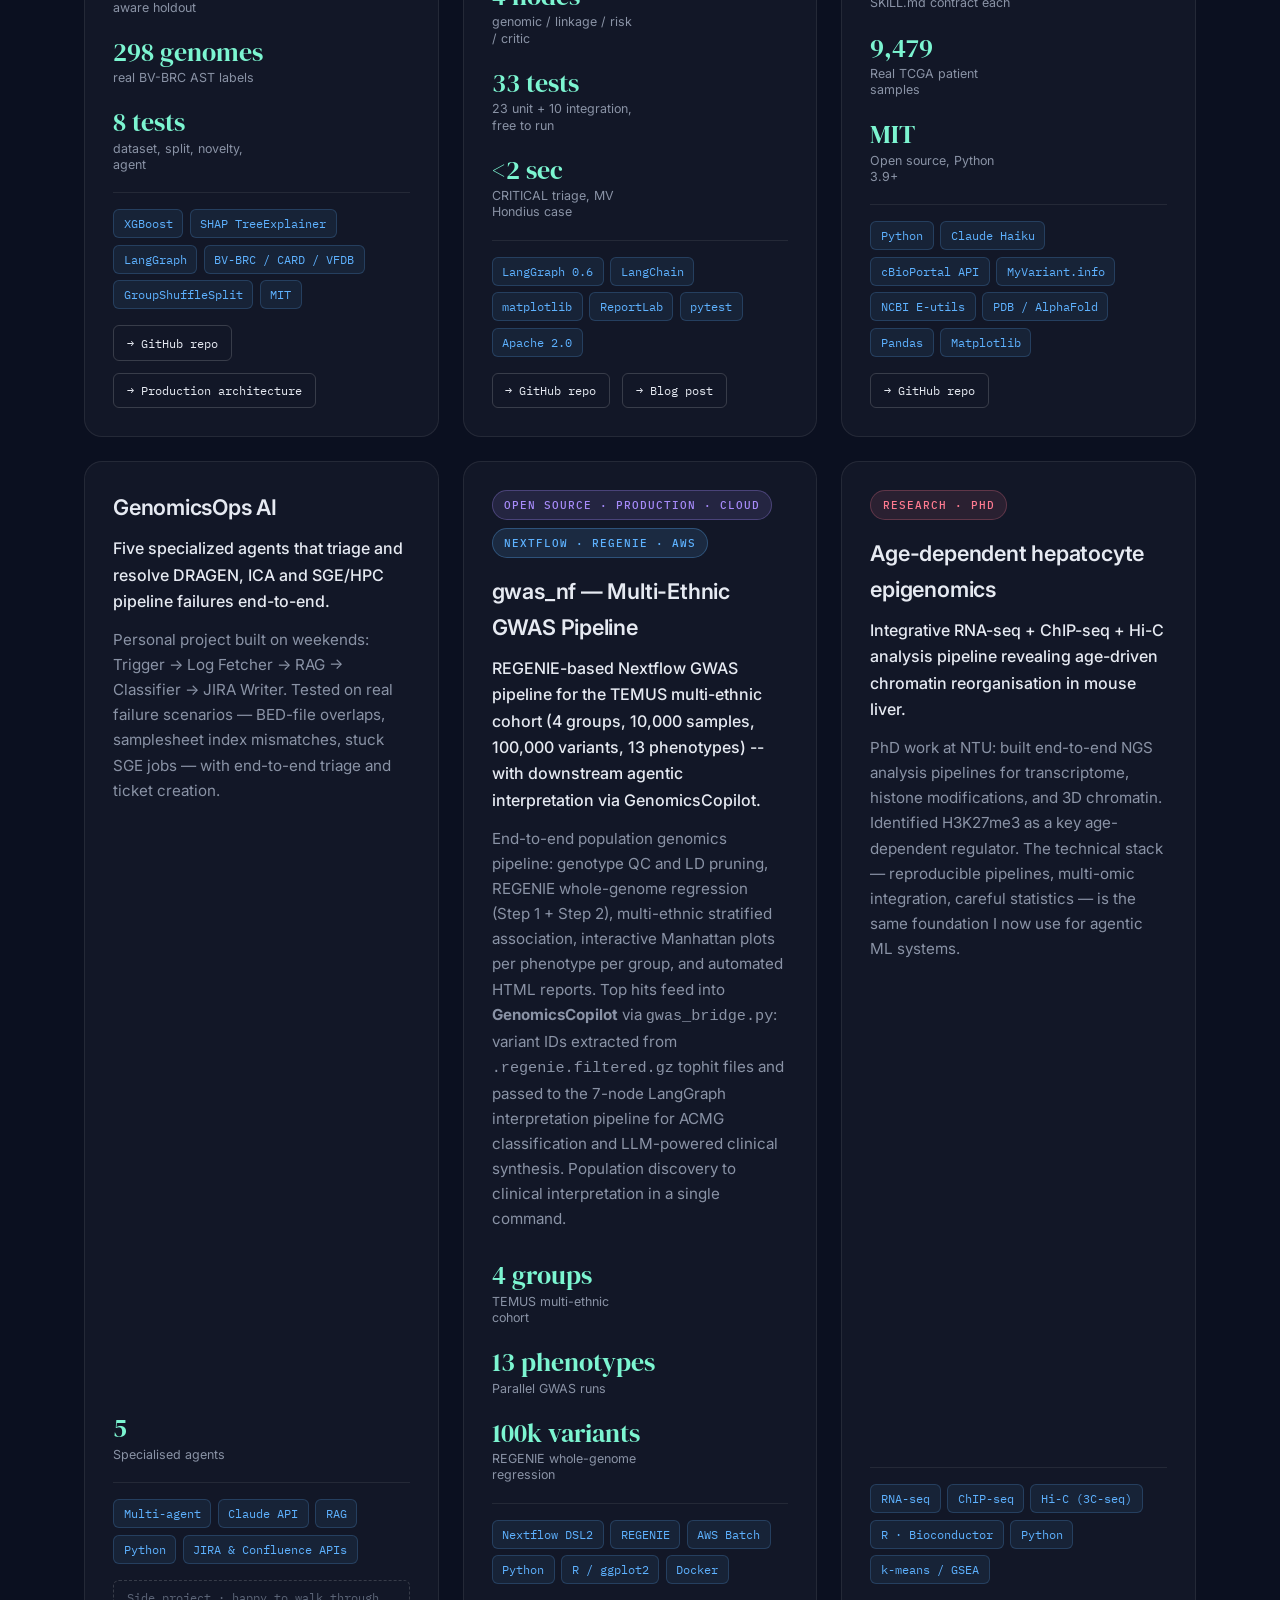
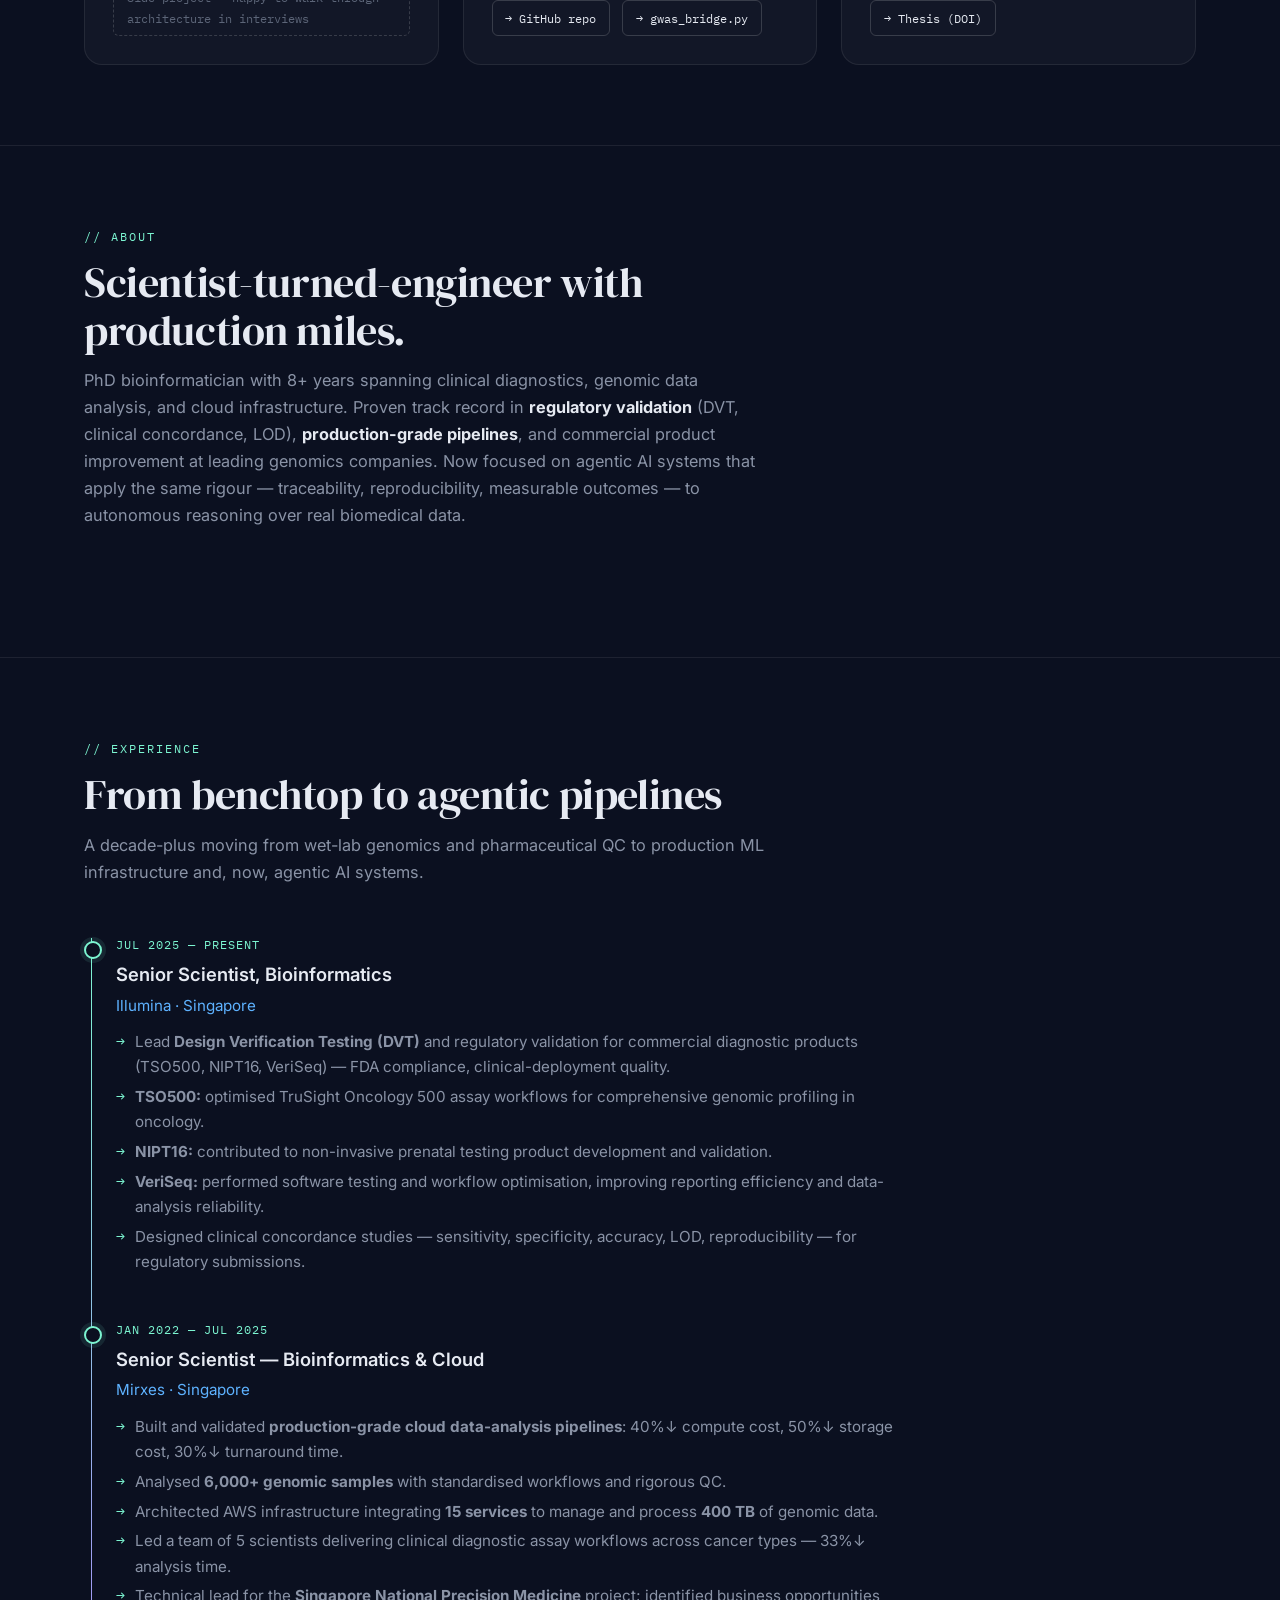
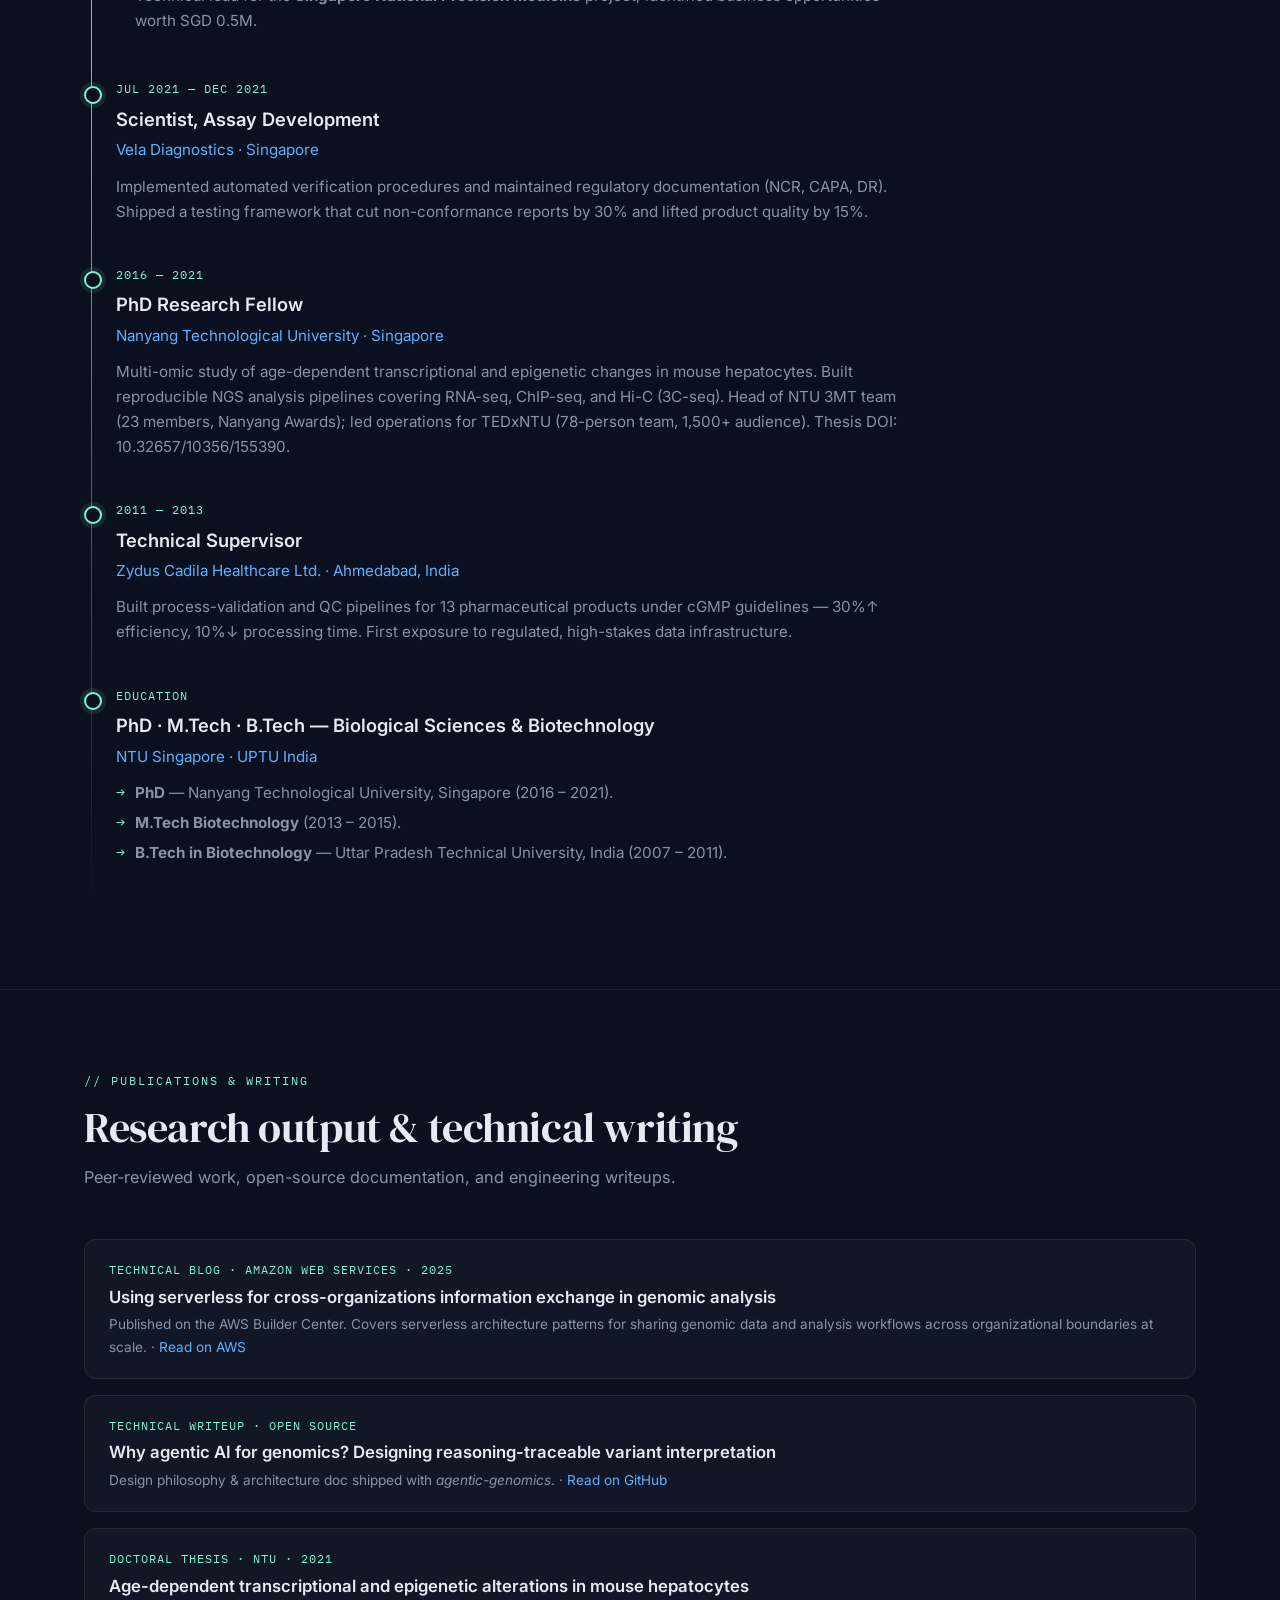
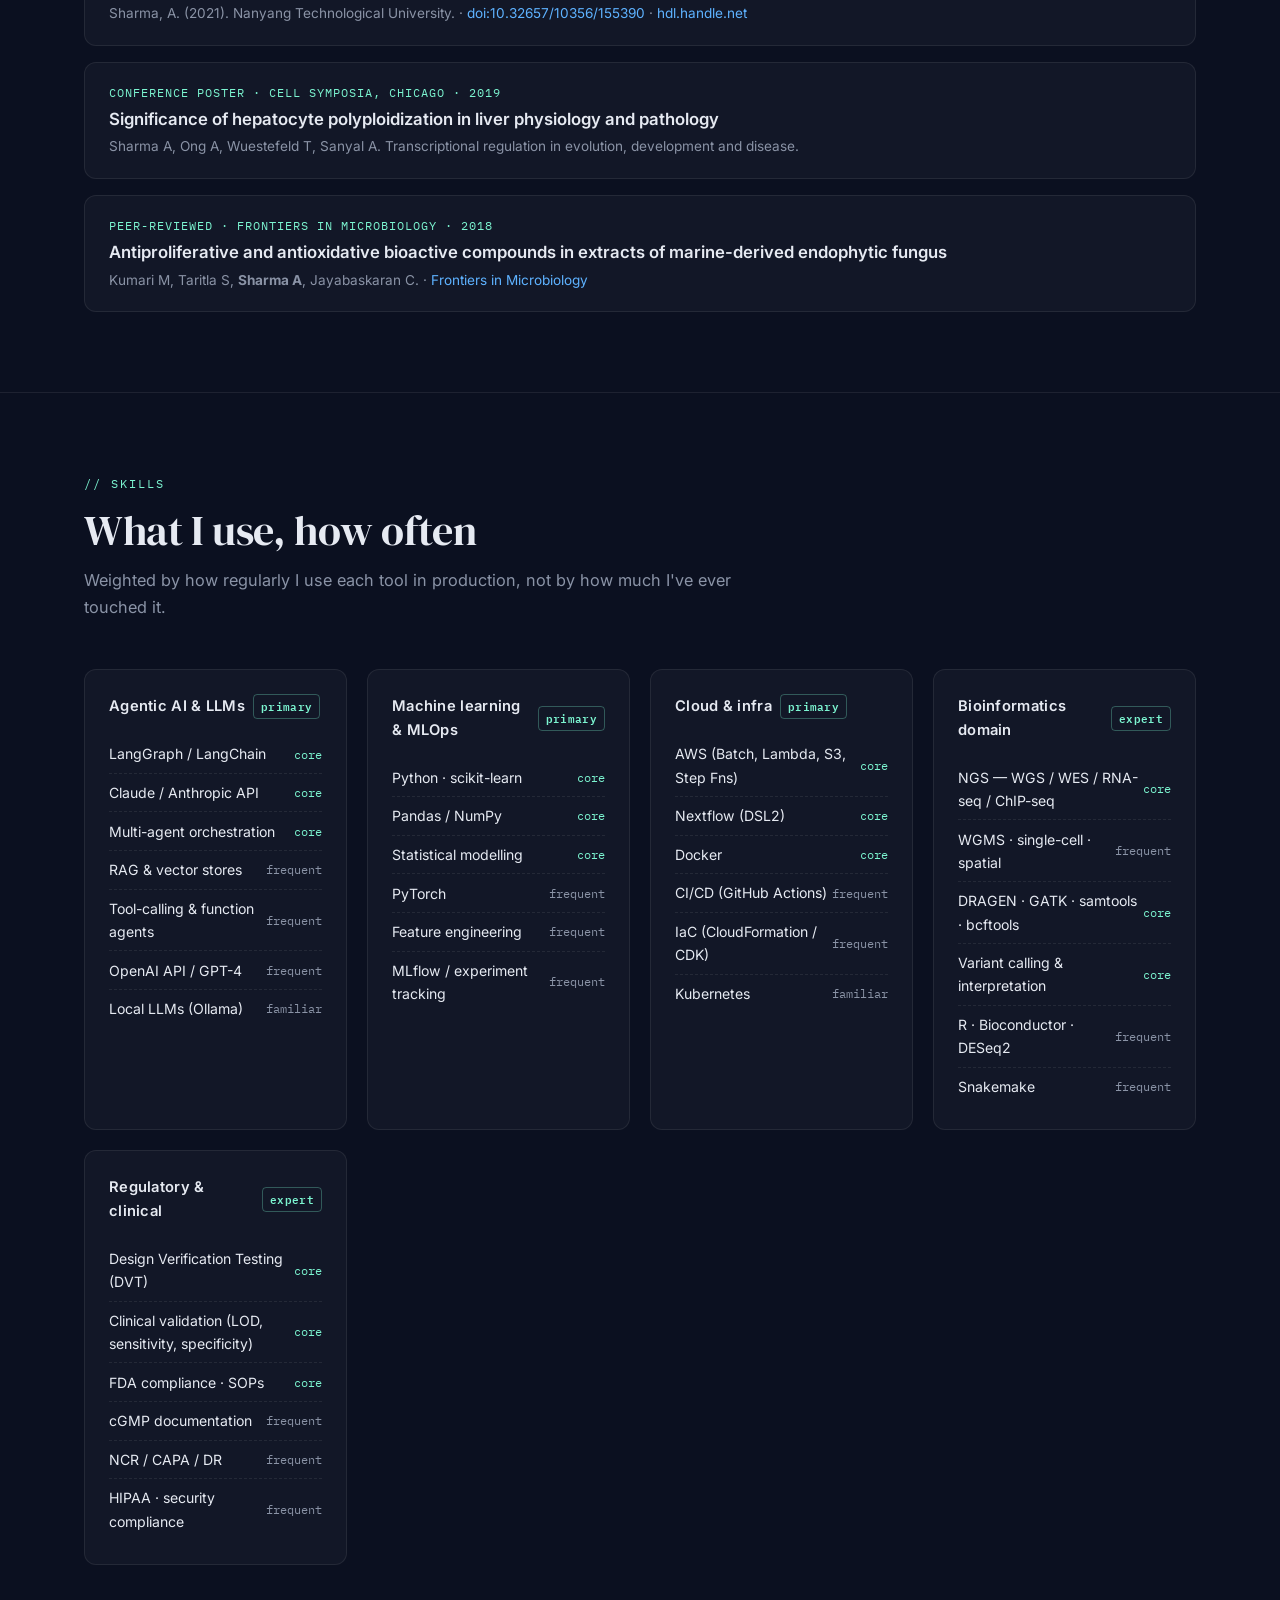
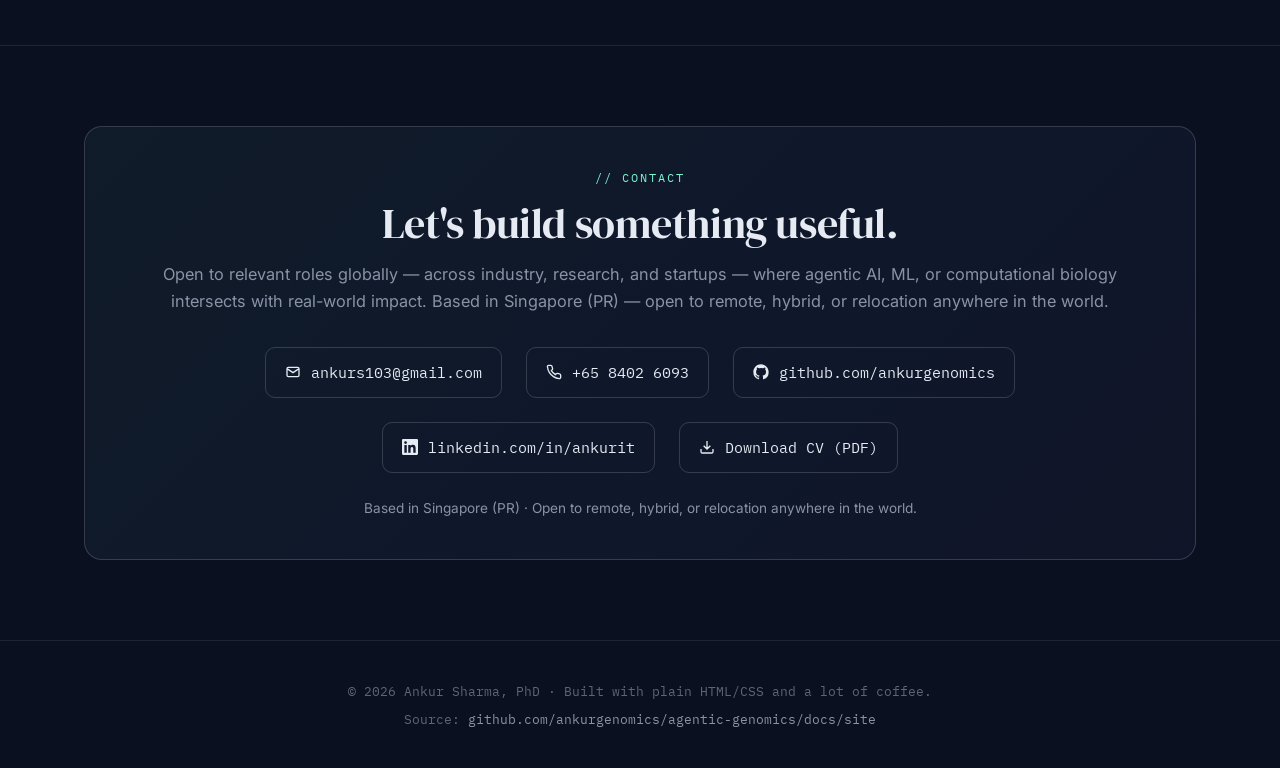
==== commit 2dab625a: "add AWS blog to publications; boost hero headline size; fix page title Co-authored-by: Cursor <curso" ====
--- a/docs/site/index.html
+++ b/docs/site/index.html
@@ -3,9 +3,9 @@
 <head>
     <meta charset="UTF-8">
     <meta name="viewport" content="width=device-width, initial-scale=1.0">
-    <title>Ankur Sharma, PhD — Agentic AI · ML · Computational Biology</title>
-
-    <meta name="description" content="PhD, 8+ years building production multi-agent systems and reasoning-traceable AI for genomics and biomedicine. Open to relevant roles globally.">
+    <title>Agentic AI & ML Engineer — Ankur Sharma, PhD</title>
+
+    <meta name="description" content="Agentic AI & ML Engineer building reasoning systems for science. PhD, 8+ years production ML and bioinformatics. Multi-agent systems, LangGraph, clinical genomics. Open to relevant roles globally.">
     <meta name="author" content="Ankur Sharma">
     <meta name="keywords" content="Machine Learning Engineer, Agentic AI, LLM Engineer, Research Engineer, LangGraph, Multi-Agent Systems, Genomics, Bioinformatics, AWS, Python, Singapore, Variant Interpretation, Clinical Genomics">
     <link rel="canonical" href="https://ankurgenomics.github.io/agentic-genomics/">
@@ -507,21 +507,30 @@
 
             <div class="pub-list">
                 <div class="pub reveal">
+                    <div class="pub-type">Technical blog · Amazon Web Services · 2025</div>
+                    <div class="pub-title">Using serverless for cross-organizations information exchange in genomic analysis</div>
+                    <div class="pub-meta">
+                        Published on the AWS Builder Center. Covers serverless architecture patterns for sharing genomic data and analysis workflows across organizational boundaries at scale. ·
+                        <a href="https://builder.aws.com/content/2yRrRdqamrcHxXj2oF1nJgtXoTU/using-serverless-for-cross-organizations-information-exchange-in-genomic-analysis" target="_blank" rel="noopener">Read on AWS</a>
+                    </div>
+                </div>
+
+                <div class="pub reveal">
+                    <div class="pub-type">Technical writeup · Open source</div>
+                    <div class="pub-title">Why agentic AI for genomics? Designing reasoning-traceable variant interpretation</div>
+                    <div class="pub-meta">
+                        Design philosophy &amp; architecture doc shipped with <em>agentic-genomics</em>. ·
+                        <a href="https://github.com/ankurgenomics/agentic-genomics/blob/main/docs/why-agentic.md" target="_blank" rel="noopener">Read on GitHub</a>
+                    </div>
+                </div>
+
+                <div class="pub reveal">
                     <div class="pub-type">Doctoral thesis · NTU · 2021</div>
                     <div class="pub-title">Age-dependent transcriptional and epigenetic alterations in mouse hepatocytes</div>
                     <div class="pub-meta">
                         Sharma, A. (2021). Nanyang Technological University. ·
                         <a href="https://doi.org/10.32657/10356/155390" target="_blank" rel="noopener">doi:10.32657/10356/155390</a> ·
                         <a href="https://hdl.handle.net/10356/155390" target="_blank" rel="noopener">hdl.handle.net</a>
-                    </div>
-                </div>
-
-                <div class="pub reveal">
-                    <div class="pub-type">Technical writeup · Open source</div>
-                    <div class="pub-title">Why agentic AI for genomics? Designing reasoning-traceable variant interpretation</div>
-                    <div class="pub-meta">
-                        Design philosophy &amp; architecture doc shipped with <em>agentic-genomics</em>. ·
-                        <a href="https://github.com/ankurgenomics/agentic-genomics/blob/main/docs/why-agentic.md" target="_blank" rel="noopener">Read on GitHub</a>
                     </div>
                 </div>
 
--- a/docs/site/styles.css
+++ b/docs/site/styles.css
@@ -137,12 +137,12 @@
 }
 h1.hero-title {
     font-family: var(--serif);
-    font-weight: 400;
-    font-size: clamp(2.4rem, 6vw, 4.2rem);
-    line-height: 1.05;
-    letter-spacing: -0.01em;
+    font-weight: 500;
+    font-size: clamp(2.8rem, 7vw, 5rem);
+    line-height: 1.02;
+    letter-spacing: -0.02em;
     margin-bottom: 1.4rem;
-    max-width: 16ch;
+    max-width: 18ch;
 }
 h1.hero-title .grad {
     background: linear-gradient(120deg, var(--text) 0%, var(--accent) 55%, var(--accent-2) 100%);
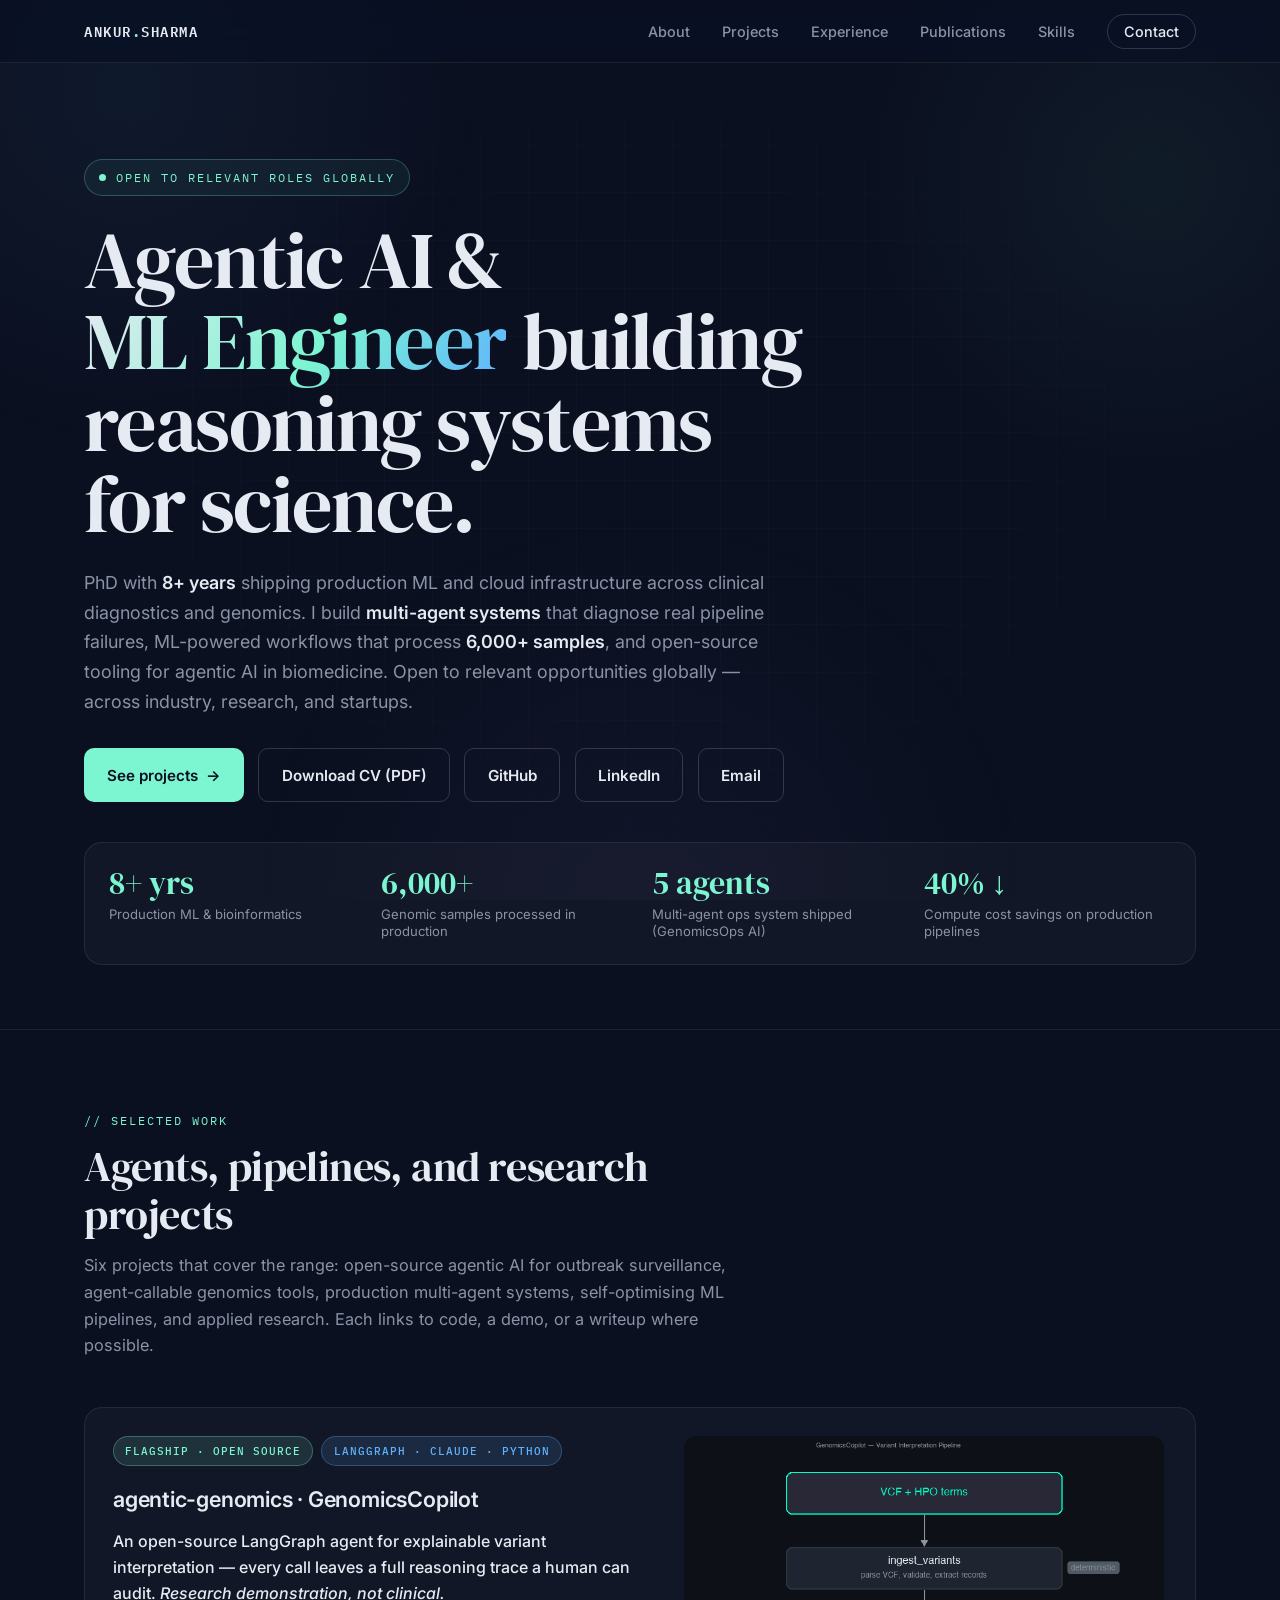
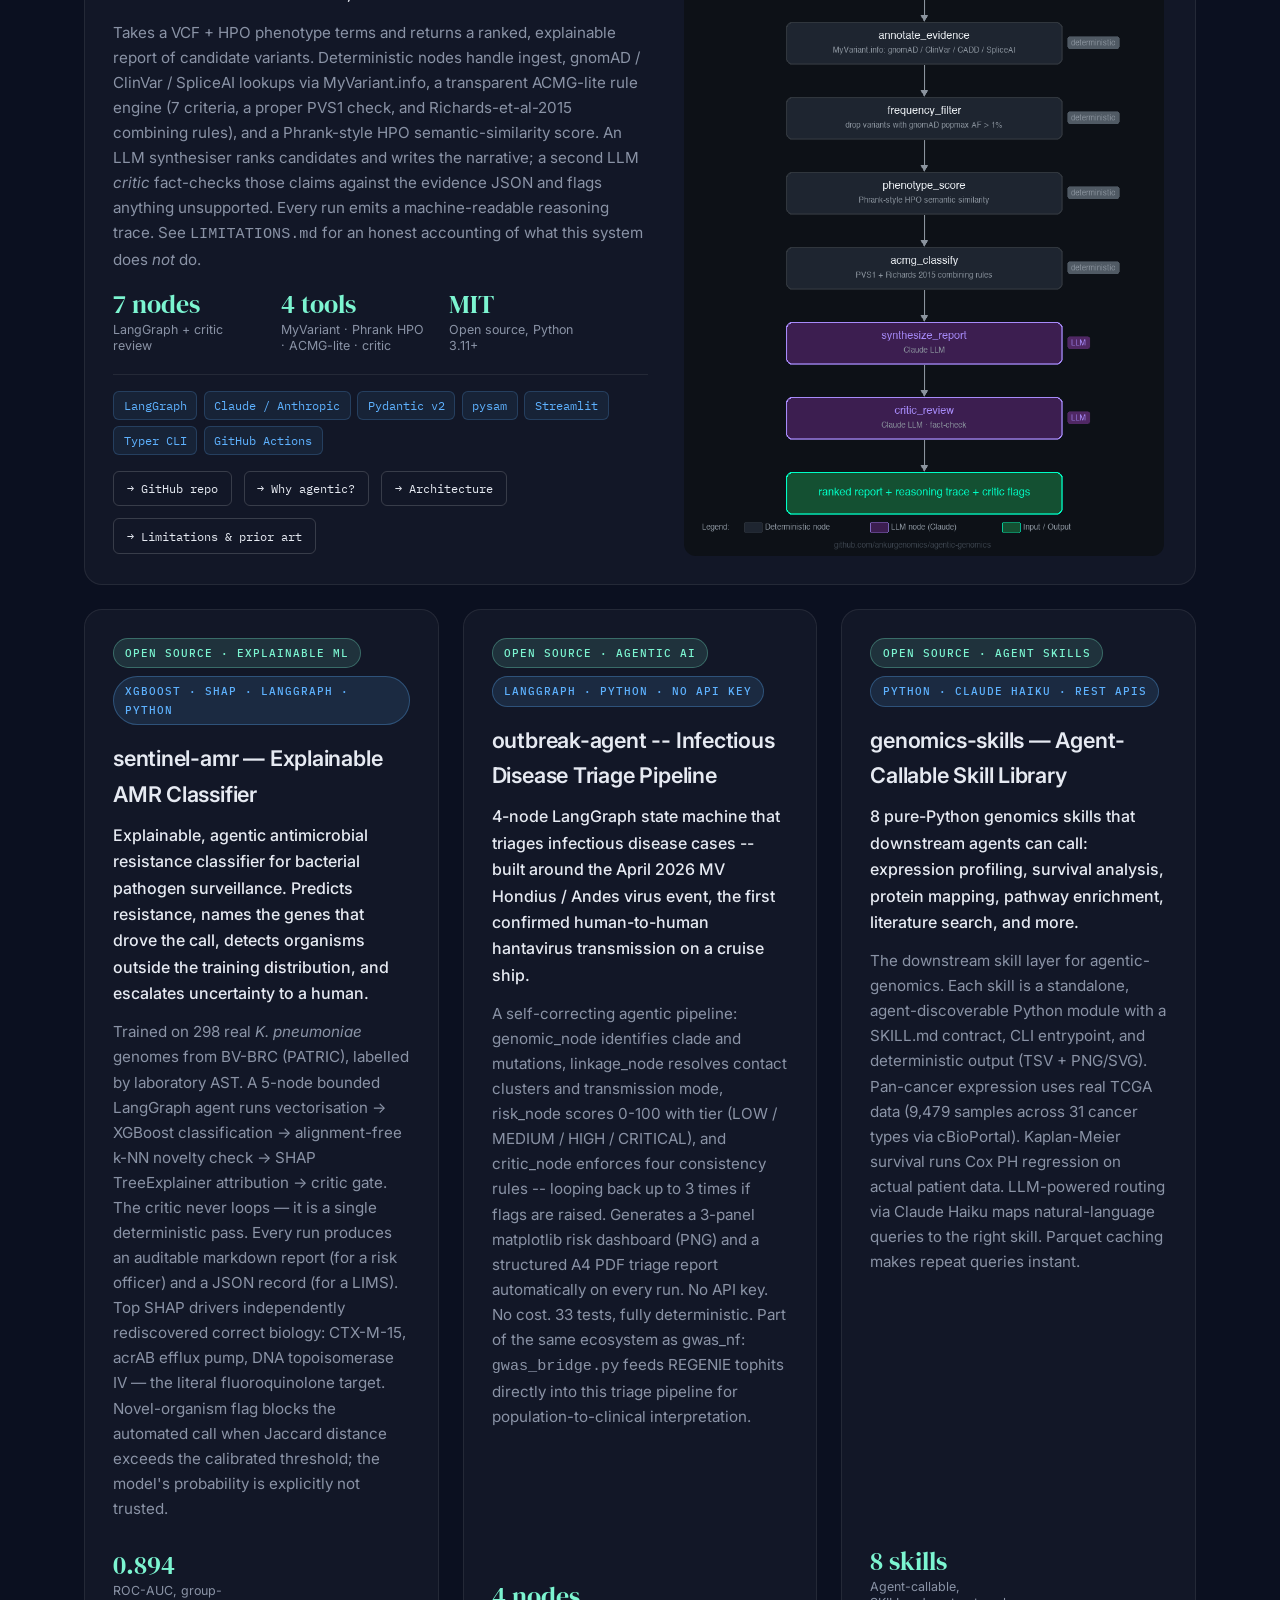
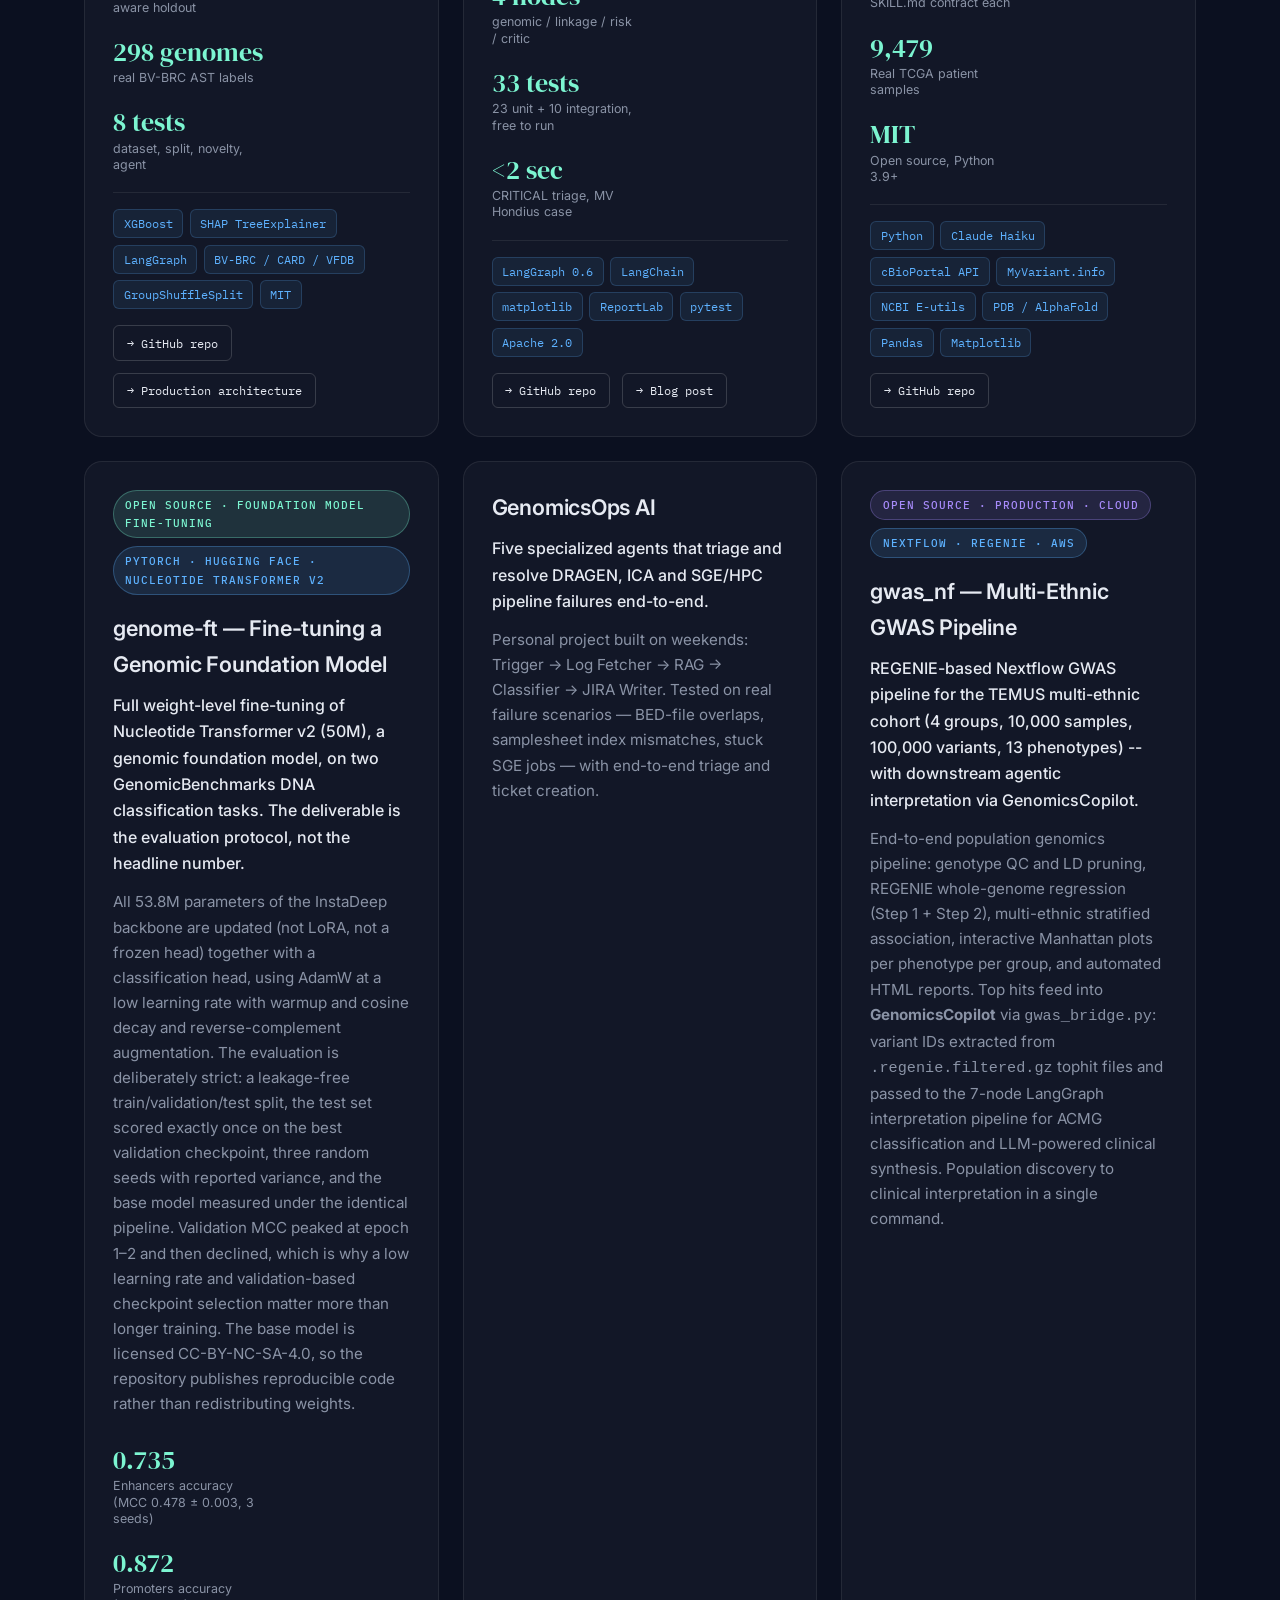
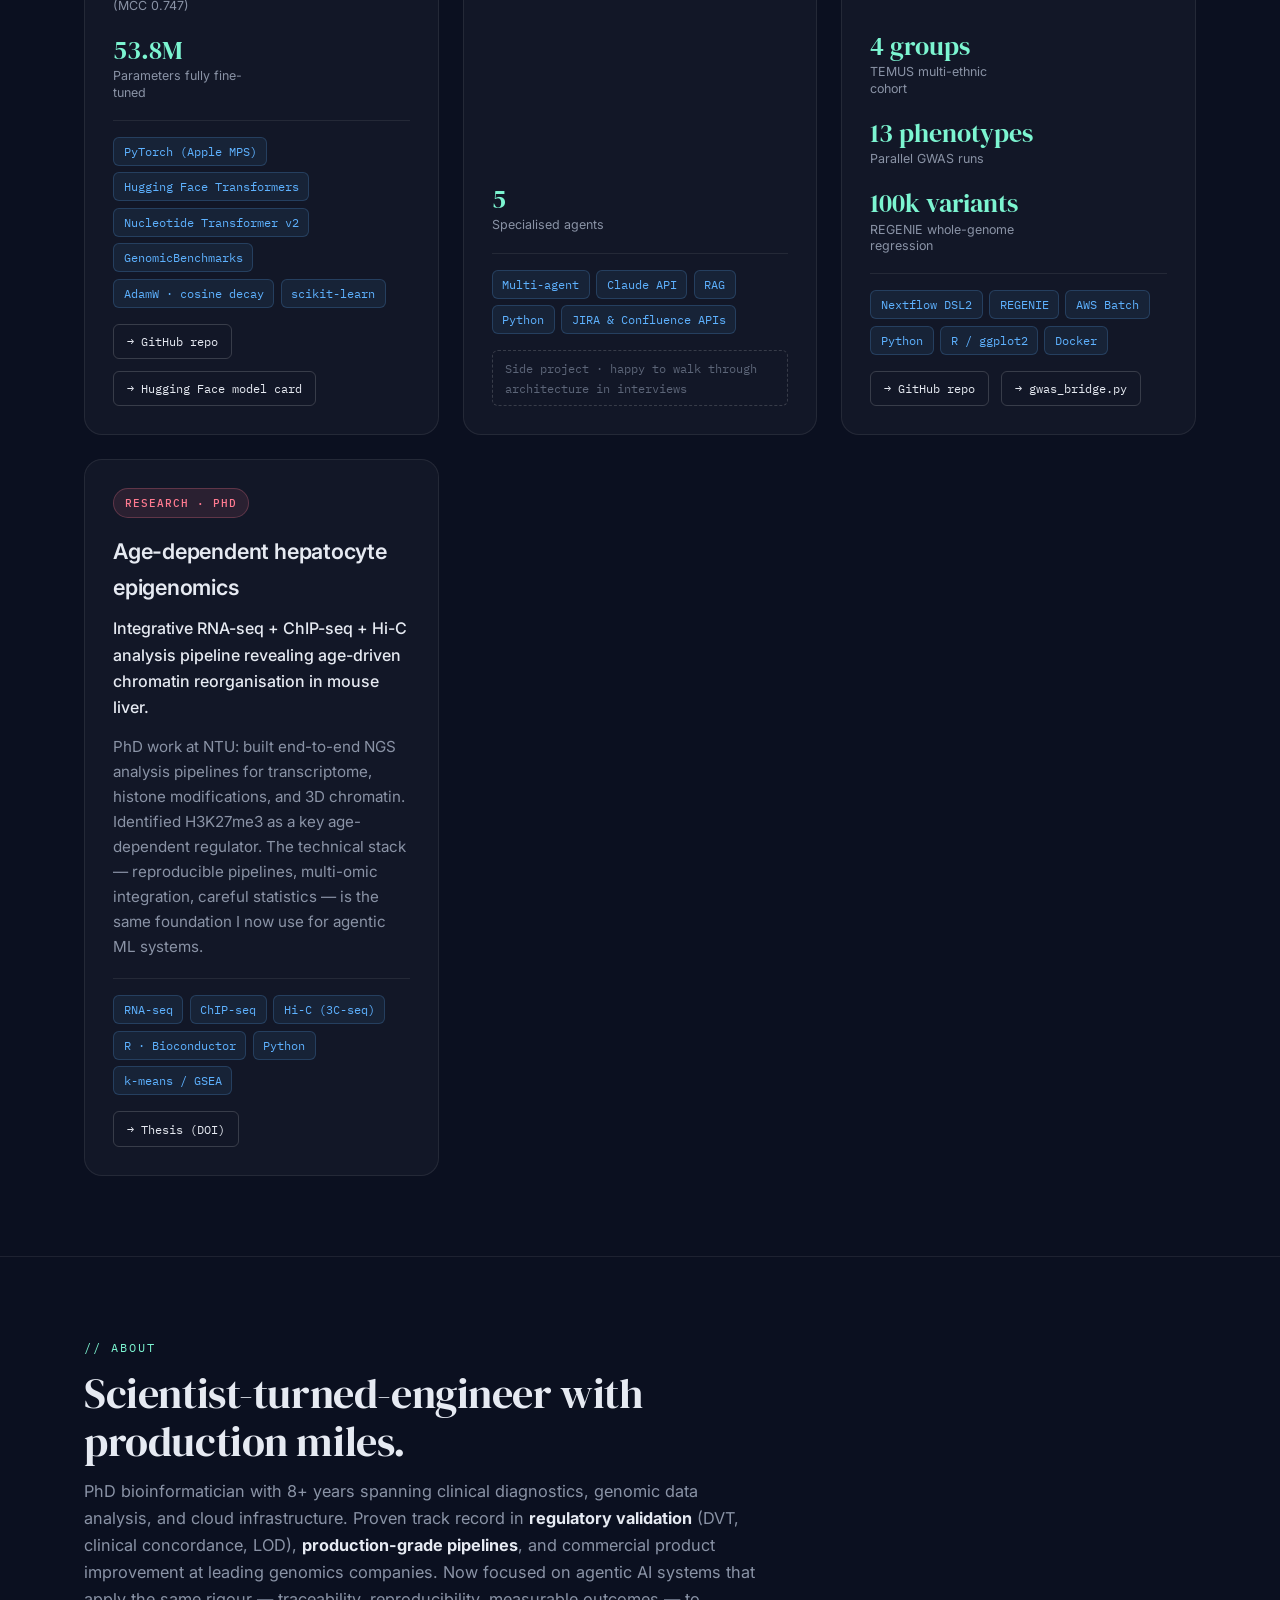
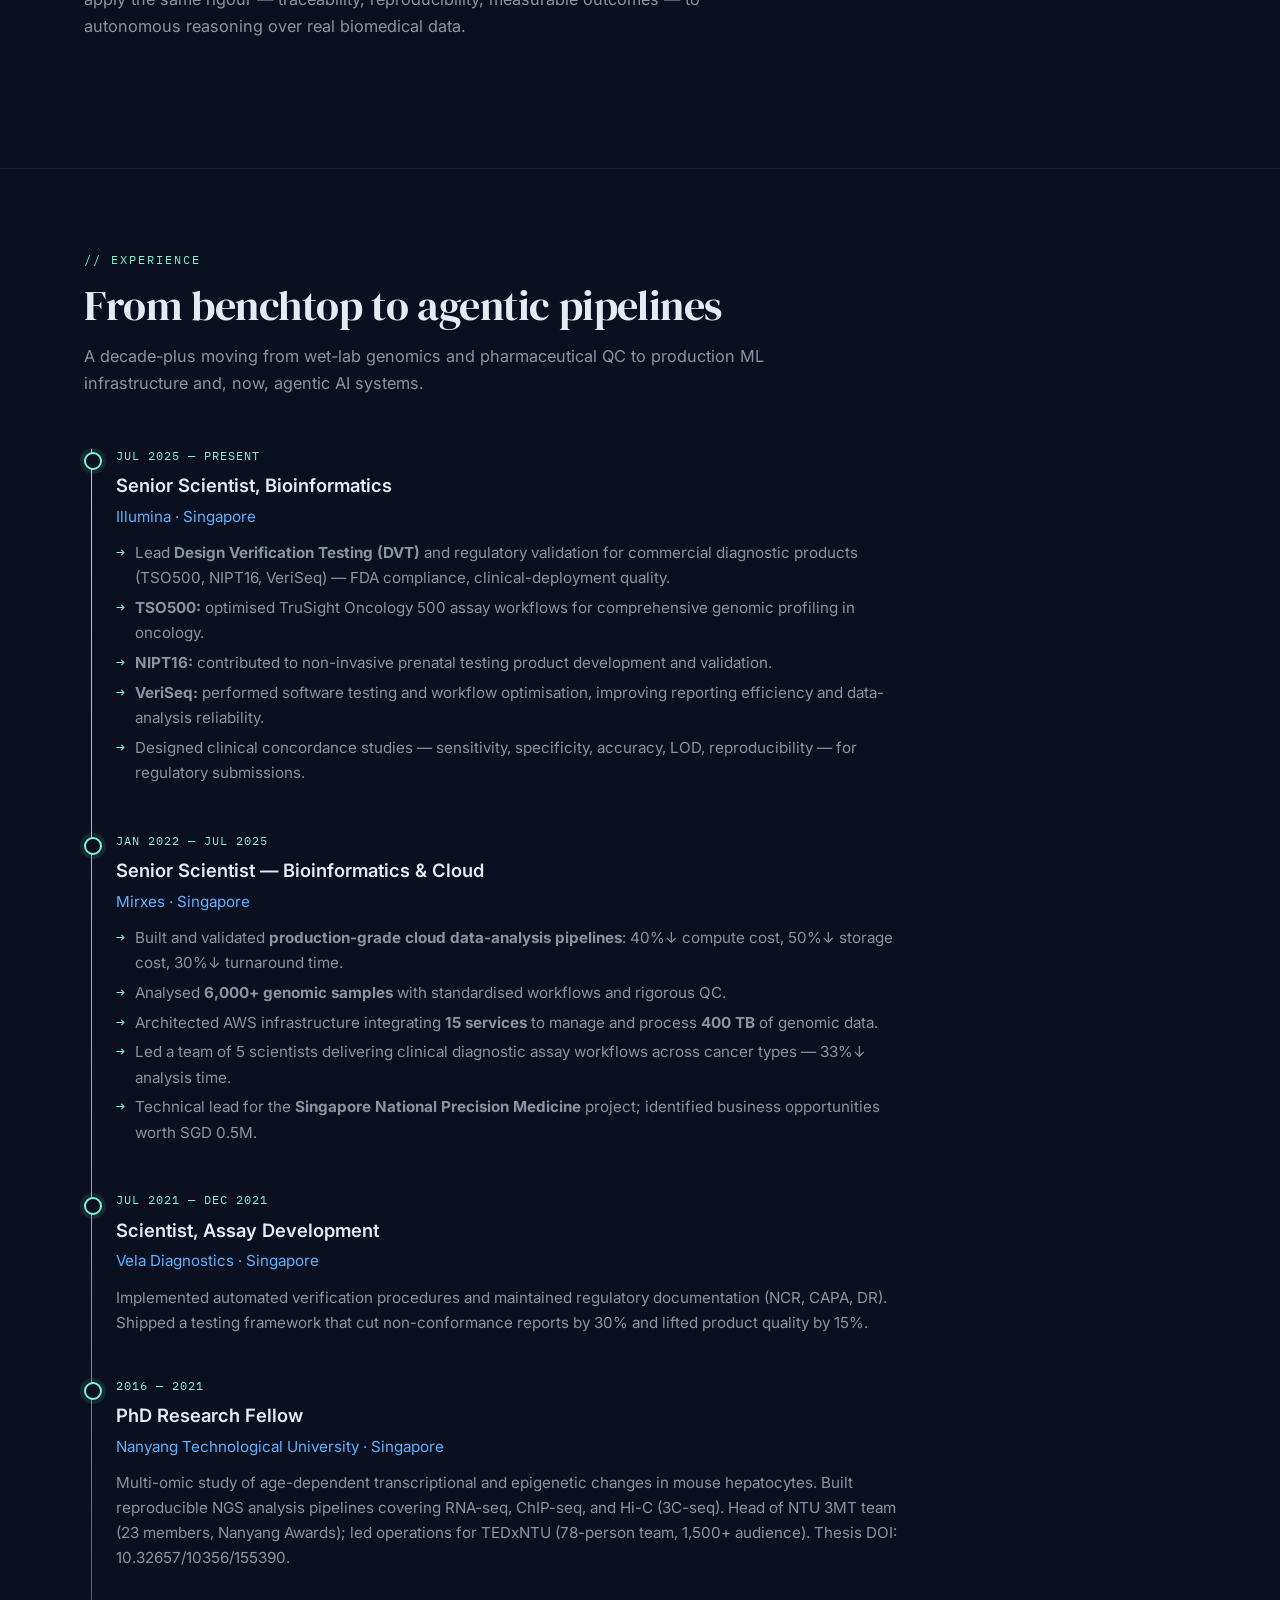
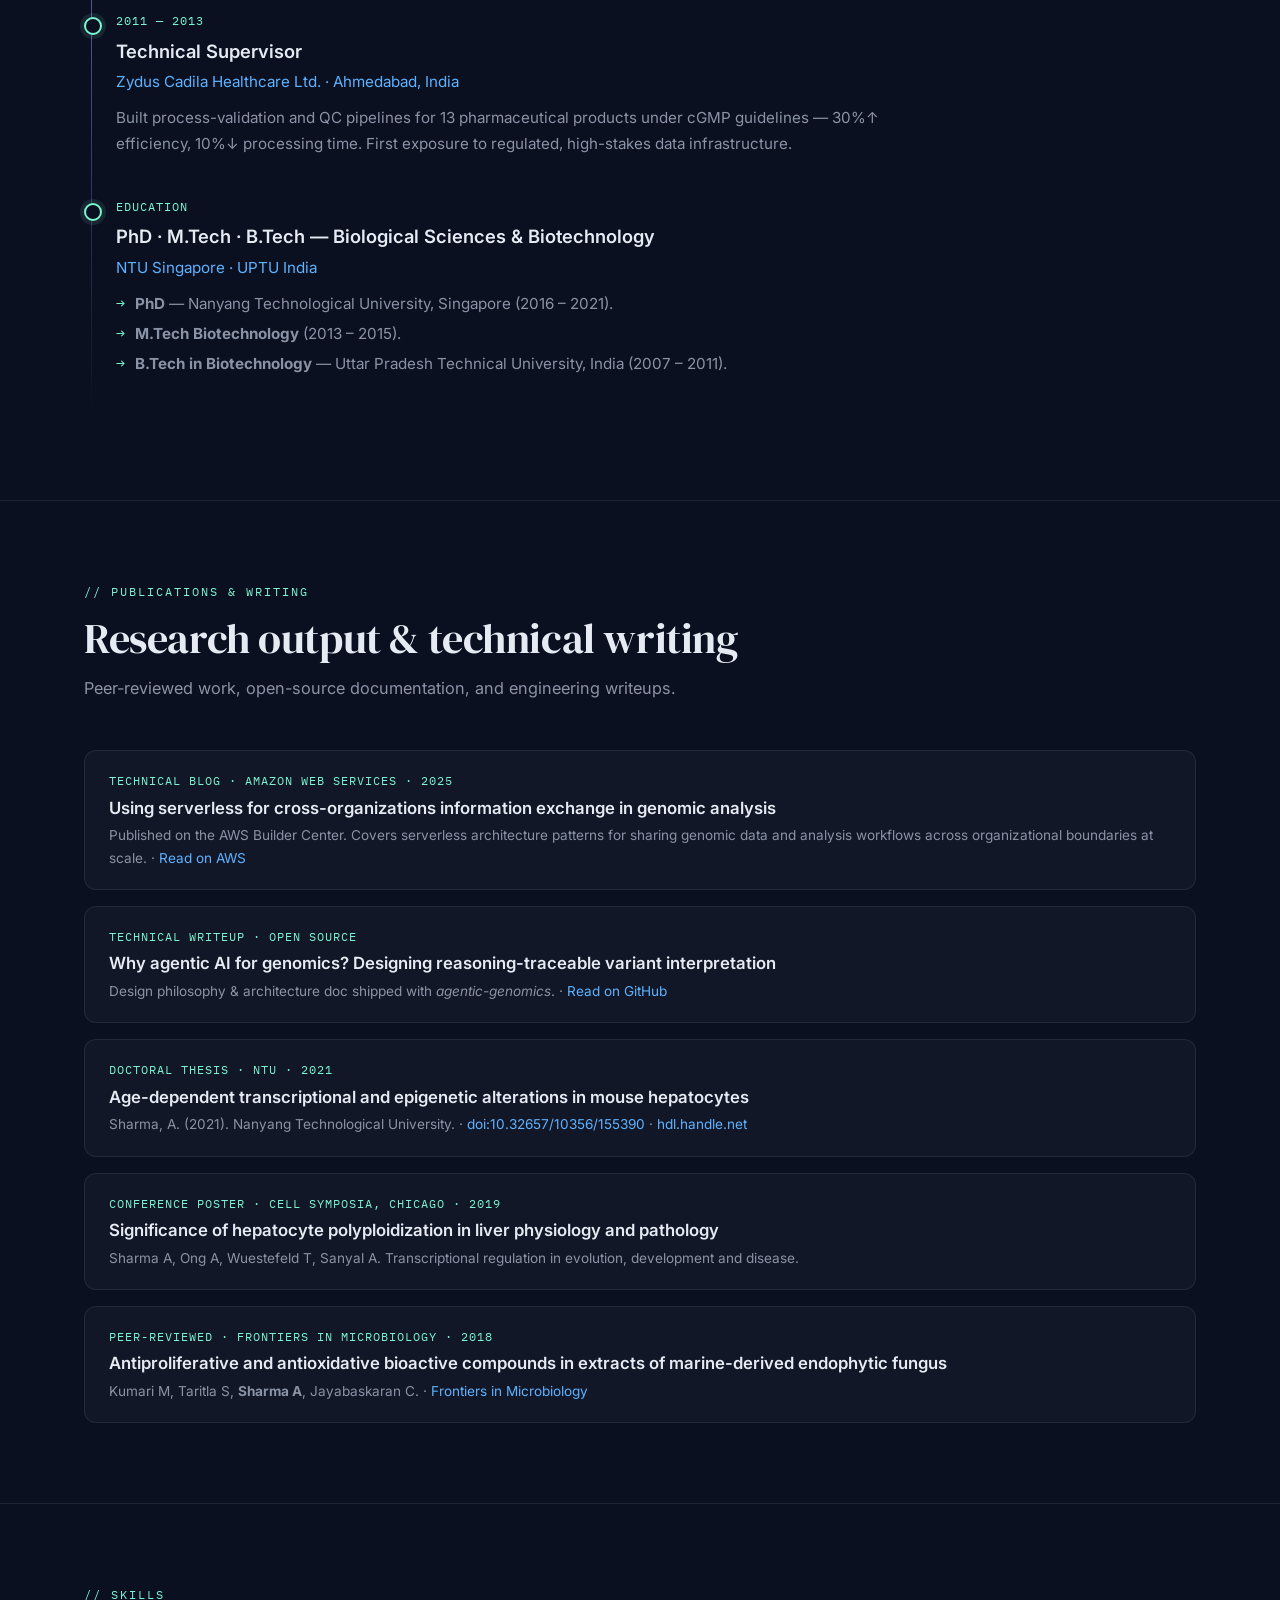
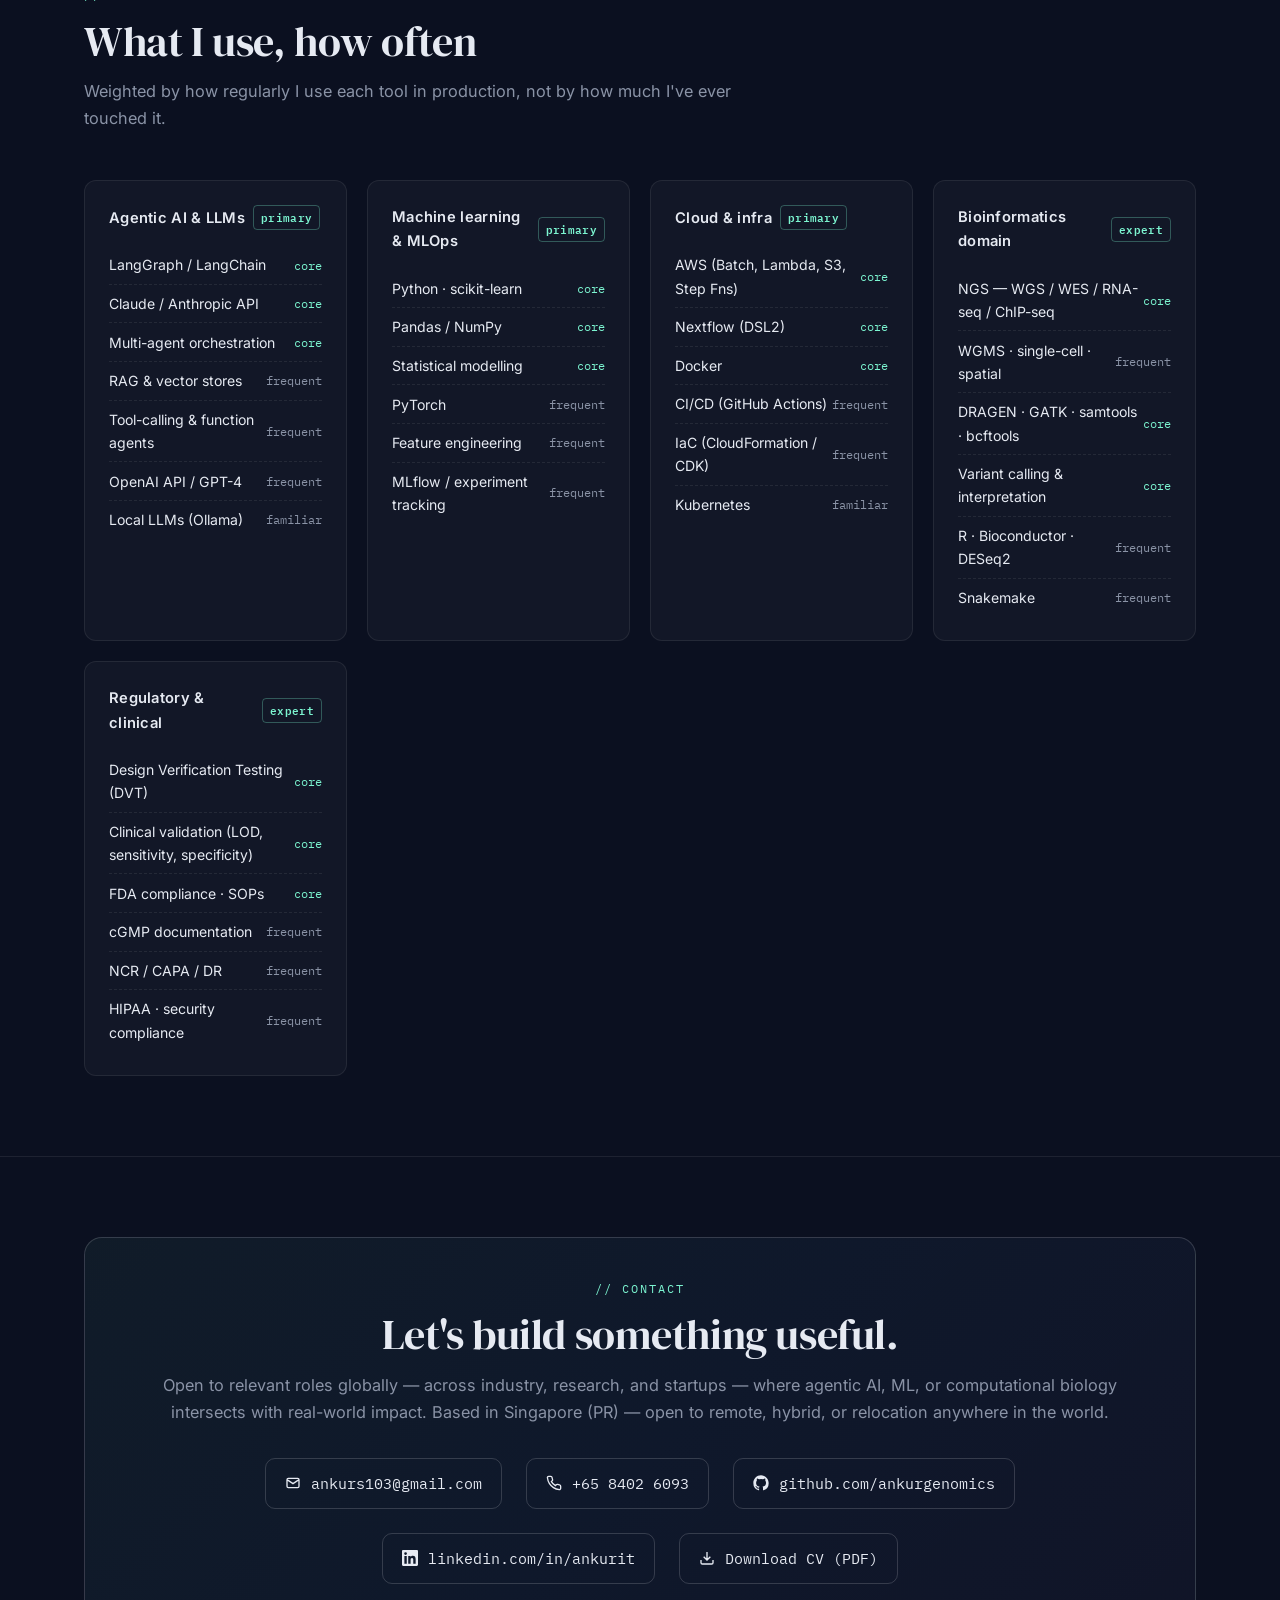
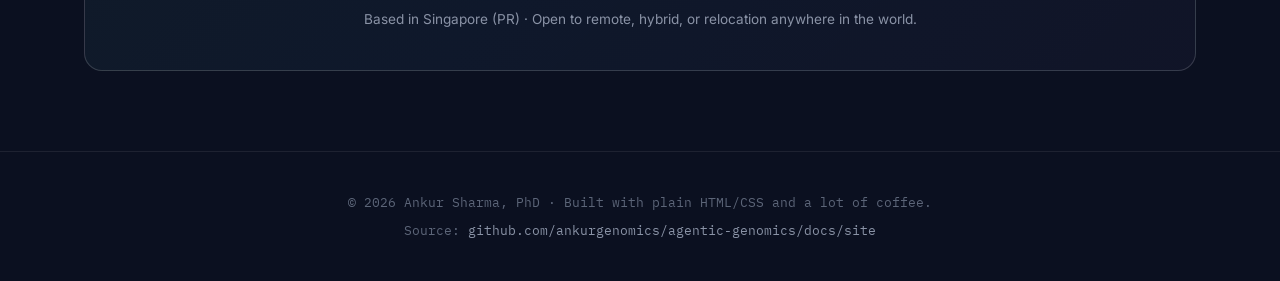
==== commit 3e7e2d68: "Add genome-ft (genomic foundation model fine-tuning) project to portfolio" ====
--- a/docs/site/index.html
+++ b/docs/site/index.html
@@ -110,6 +110,19 @@
       },
       {
         "@context": "https://schema.org",
+        "@type": "SoftwareSourceCode",
+        "name": "genome-ft (Genomic Foundation Model Fine-tuning)",
+        "description": "Full weight-level fine-tuning of Nucleotide Transformer v2 (50M), a genomic foundation model, on two GenomicBenchmarks DNA classification tasks. All 53.8M parameters updated with a leakage-free train/validation/test split, multi-seed evaluation with reported variance, and the base model measured under the identical pipeline. Enhancers accuracy 0.735 (MCC 0.478 ± 0.003), promoters accuracy 0.872 (MCC 0.747).",
+        "url": "https://github.com/ankurgenomics/genome-ft",
+        "codeRepository": "https://github.com/ankurgenomics/genome-ft",
+        "programmingLanguage": "Python",
+        "license": "https://opensource.org/licenses/MIT",
+        "author": {"@id": "https://ankurgenomics.github.io/agentic-genomics/#person"},
+        "runtimePlatform": "Python 3.10+",
+        "keywords": ["genomic foundation model", "Nucleotide Transformer", "fine-tuning", "DNA language model", "GenomicBenchmarks", "PyTorch", "Hugging Face", "deep learning", "bioinformatics"]
+      },
+      {
+        "@context": "https://schema.org",
         "@type": "WebPage",
         "name": "Ankur Sharma, PhD — Agentic AI · ML · Computational Biology Portfolio",
         "url": "https://ankurgenomics.github.io/agentic-genomics/",
@@ -323,6 +336,35 @@
                 </article>
 
                 <article class="project reveal">
+                    <div class="badges">
+                        <span class="badge badge-featured">Open source · Foundation model fine-tuning</span>
+                        <span class="badge badge-oss">PyTorch · Hugging Face · Nucleotide Transformer v2</span>
+                    </div>
+                    <h3>genome-ft — Fine-tuning a Genomic Foundation Model</h3>
+                    <p class="project-hook">Full weight-level fine-tuning of Nucleotide Transformer v2 (50M), a genomic foundation model, on two GenomicBenchmarks DNA classification tasks. The deliverable is the evaluation protocol, not the headline number.</p>
+                    <p class="project-desc">
+                        All 53.8M parameters of the InstaDeep backbone are updated (not LoRA, not a frozen head) together with a classification head, using AdamW at a low learning rate with warmup and cosine decay and reverse-complement augmentation. The evaluation is deliberately strict: a leakage-free train/validation/test split, the test set scored exactly once on the best validation checkpoint, three random seeds with reported variance, and the base model measured under the identical pipeline. Validation MCC peaked at epoch 1–2 and then declined, which is why a low learning rate and validation-based checkpoint selection matter more than longer training. The base model is licensed CC-BY-NC-SA-4.0, so the repository publishes reproducible code rather than redistributing weights.
+                    </p>
+                    <div class="metric-row">
+                        <div class="metric"><div class="val">0.735</div><div class="lbl">Enhancers accuracy (MCC 0.478 ± 0.003, 3 seeds)</div></div>
+                        <div class="metric"><div class="val">0.872</div><div class="lbl">Promoters accuracy (MCC 0.747)</div></div>
+                        <div class="metric"><div class="val">53.8M</div><div class="lbl">Parameters fully fine-tuned</div></div>
+                    </div>
+                    <div class="tech">
+                        <span class="tag">PyTorch (Apple MPS)</span>
+                        <span class="tag">Hugging Face Transformers</span>
+                        <span class="tag">Nucleotide Transformer v2</span>
+                        <span class="tag">GenomicBenchmarks</span>
+                        <span class="tag">AdamW · cosine decay</span>
+                        <span class="tag">scikit-learn</span>
+                    </div>
+                    <div class="project-links">
+                        <a class="project-link" href="https://github.com/ankurgenomics/genome-ft" target="_blank" rel="noopener">→ GitHub repo</a>
+                        <a class="project-link" href="https://huggingface.co/ankur0050/nucleotide-transformer-v2-50m-genomicbenchmarks-ft" target="_blank" rel="noopener">→ Hugging Face model card</a>
+                    </div>
+                </article>
+
+                <article class="project reveal">
                     <h3>GenomicsOps AI</h3>
                     <p class="project-hook">Five specialized agents that triage and resolve DRAGEN, ICA and SGE/HPC pipeline failures end-to-end.</p>
                     <p class="project-desc">
@@ -683,6 +725,13 @@
         </div>
 
         <div itemscope itemprop="mainEntity" itemtype="https://schema.org/Question">
+            <h3 itemprop="name">What is genome-ft?</h3>
+            <div itemscope itemprop="acceptedAnswer" itemtype="https://schema.org/Answer">
+                <p itemprop="text">genome-ft is a full weight-level fine-tuning of Nucleotide Transformer v2 (50M), a genomic foundation model from InstaDeep, on two GenomicBenchmarks DNA classification tasks. All 53.8M parameters are updated rather than using LoRA or a frozen head. The project emphasises a trustworthy evaluation protocol: a leakage-free train/validation/test split, the test set scored exactly once, three random seeds with reported variance, and the base model measured under the identical pipeline. It reaches 0.735 accuracy on enhancers (MCC 0.478 ± 0.003 over 3 seeds) and 0.872 on promoters (MCC 0.747). Code is at github.com/ankurgenomics/genome-ft and the model card is at huggingface.co/ankur0050/nucleotide-transformer-v2-50m-genomicbenchmarks-ft.</p>
+            </div>
+        </div>
+
+        <div itemscope itemprop="mainEntity" itemtype="https://schema.org/Question">
             <h3 itemprop="name">What technologies does Ankur Sharma work with?</h3>
             <div itemscope itemprop="acceptedAnswer" itemtype="https://schema.org/Answer">
                 <p itemprop="text">Core technologies: LangGraph, Claude/Anthropic API, multi-agent orchestration, RAG, Python, PyTorch, scikit-learn, AWS (Batch, Lambda, S3, Step Functions), Nextflow, Docker, GitHub Actions. Domain expertise: clinical genomics (WGS/WES/RNA-seq/ChIP-seq), DRAGEN, GATK, variant interpretation, ACMG classification, regulatory validation (DVT, FDA compliance, HIPAA).</p>
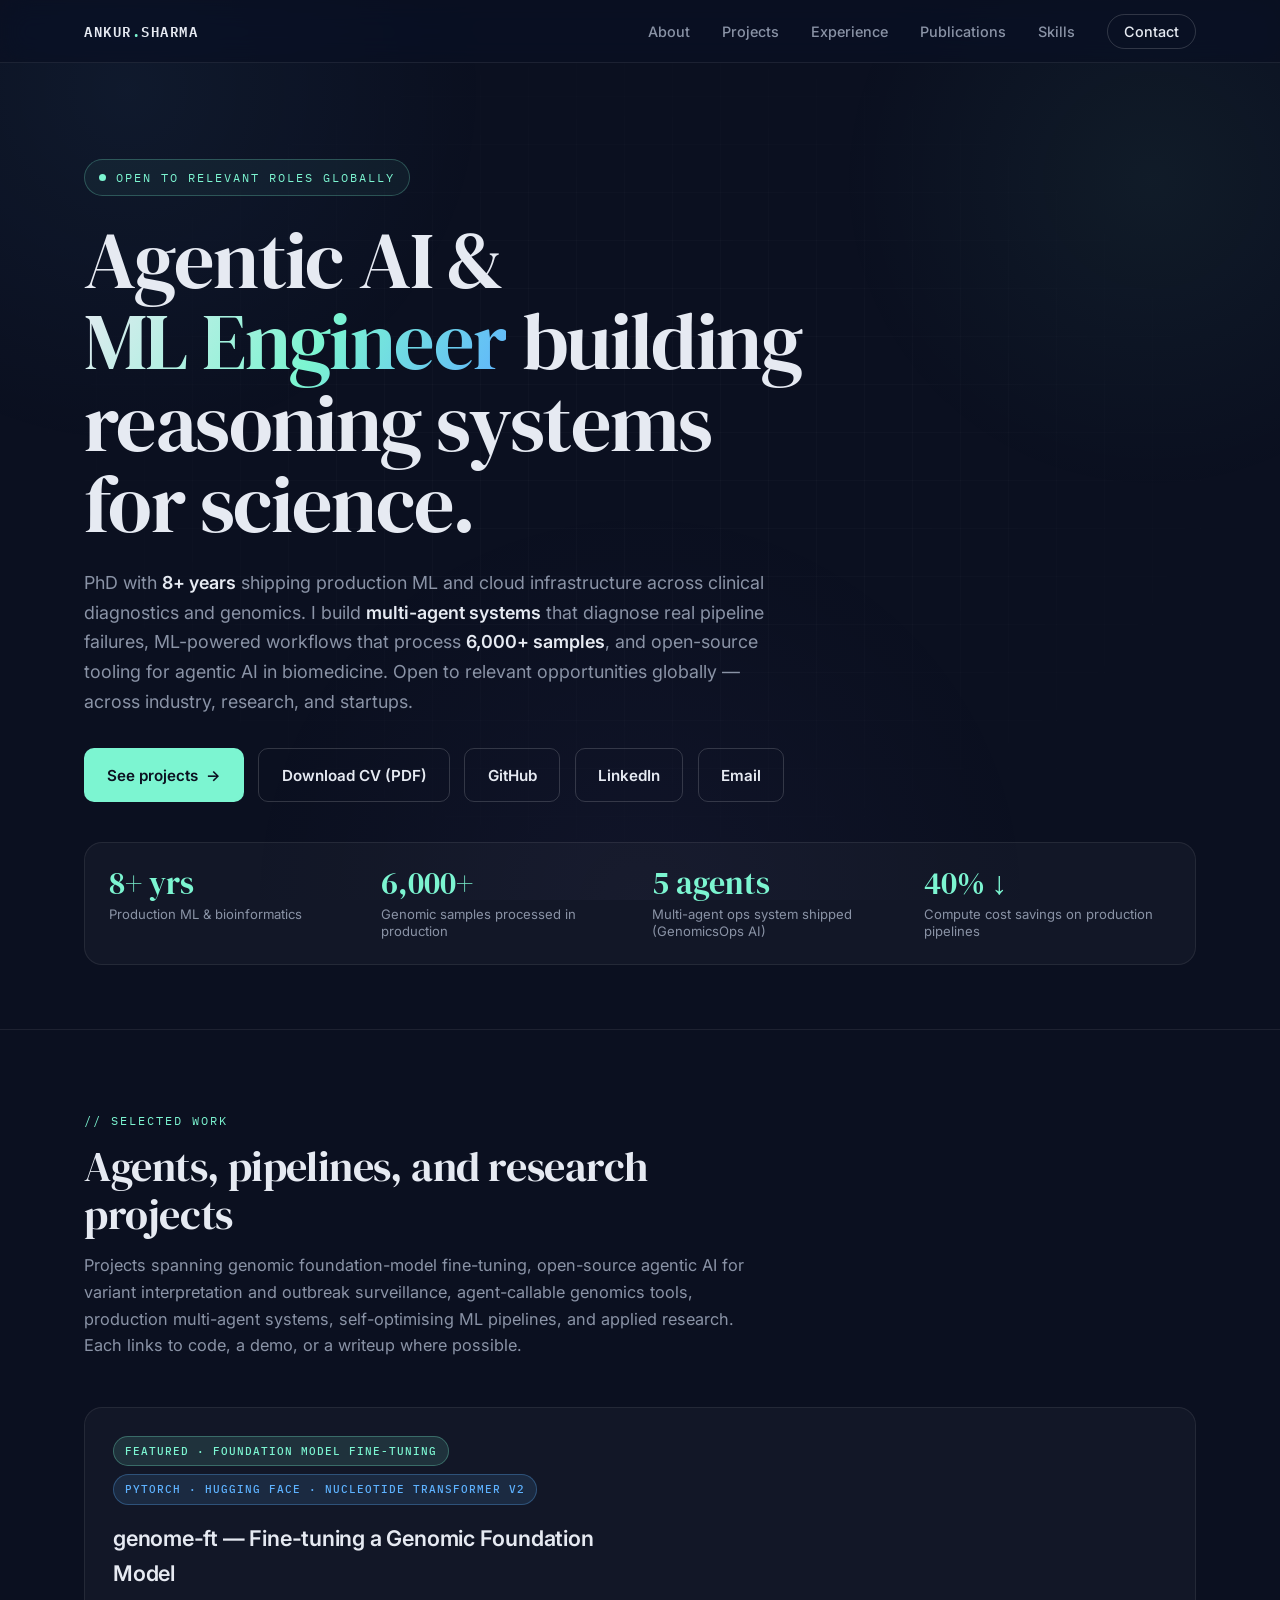
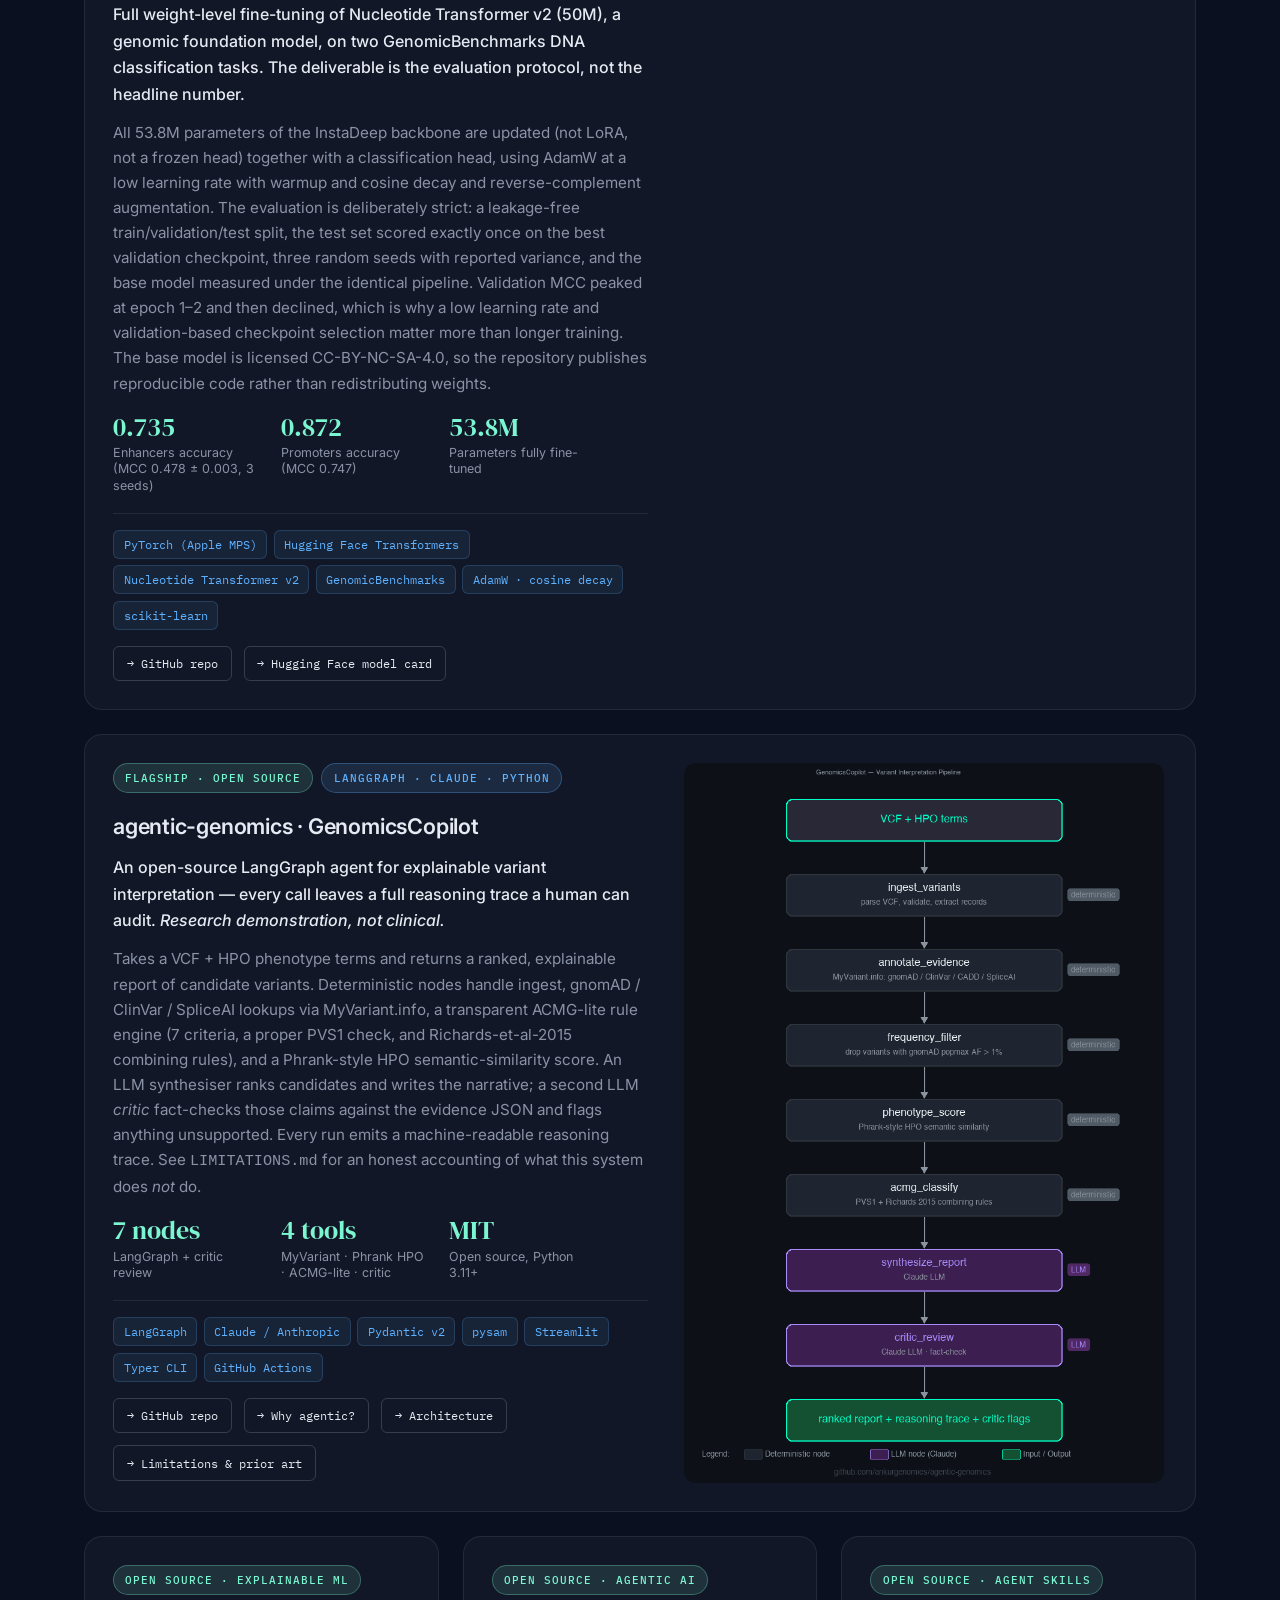
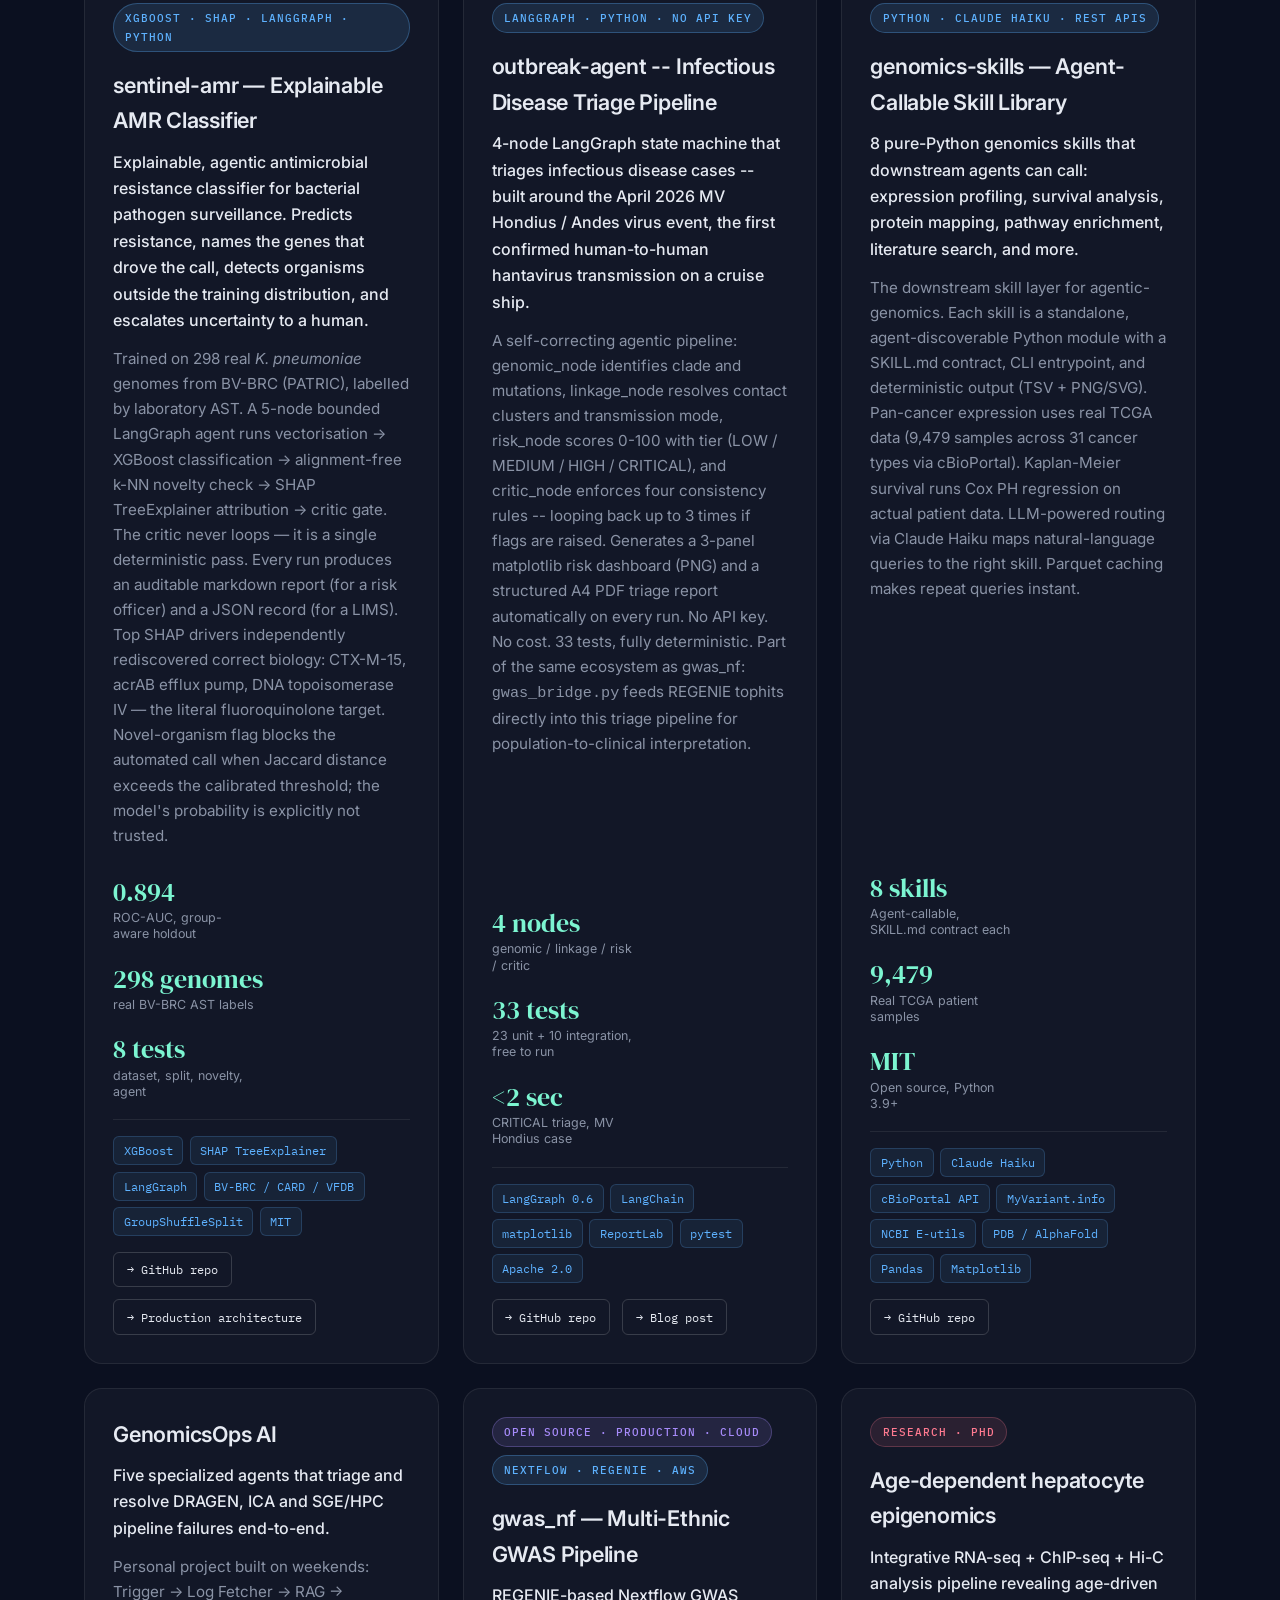
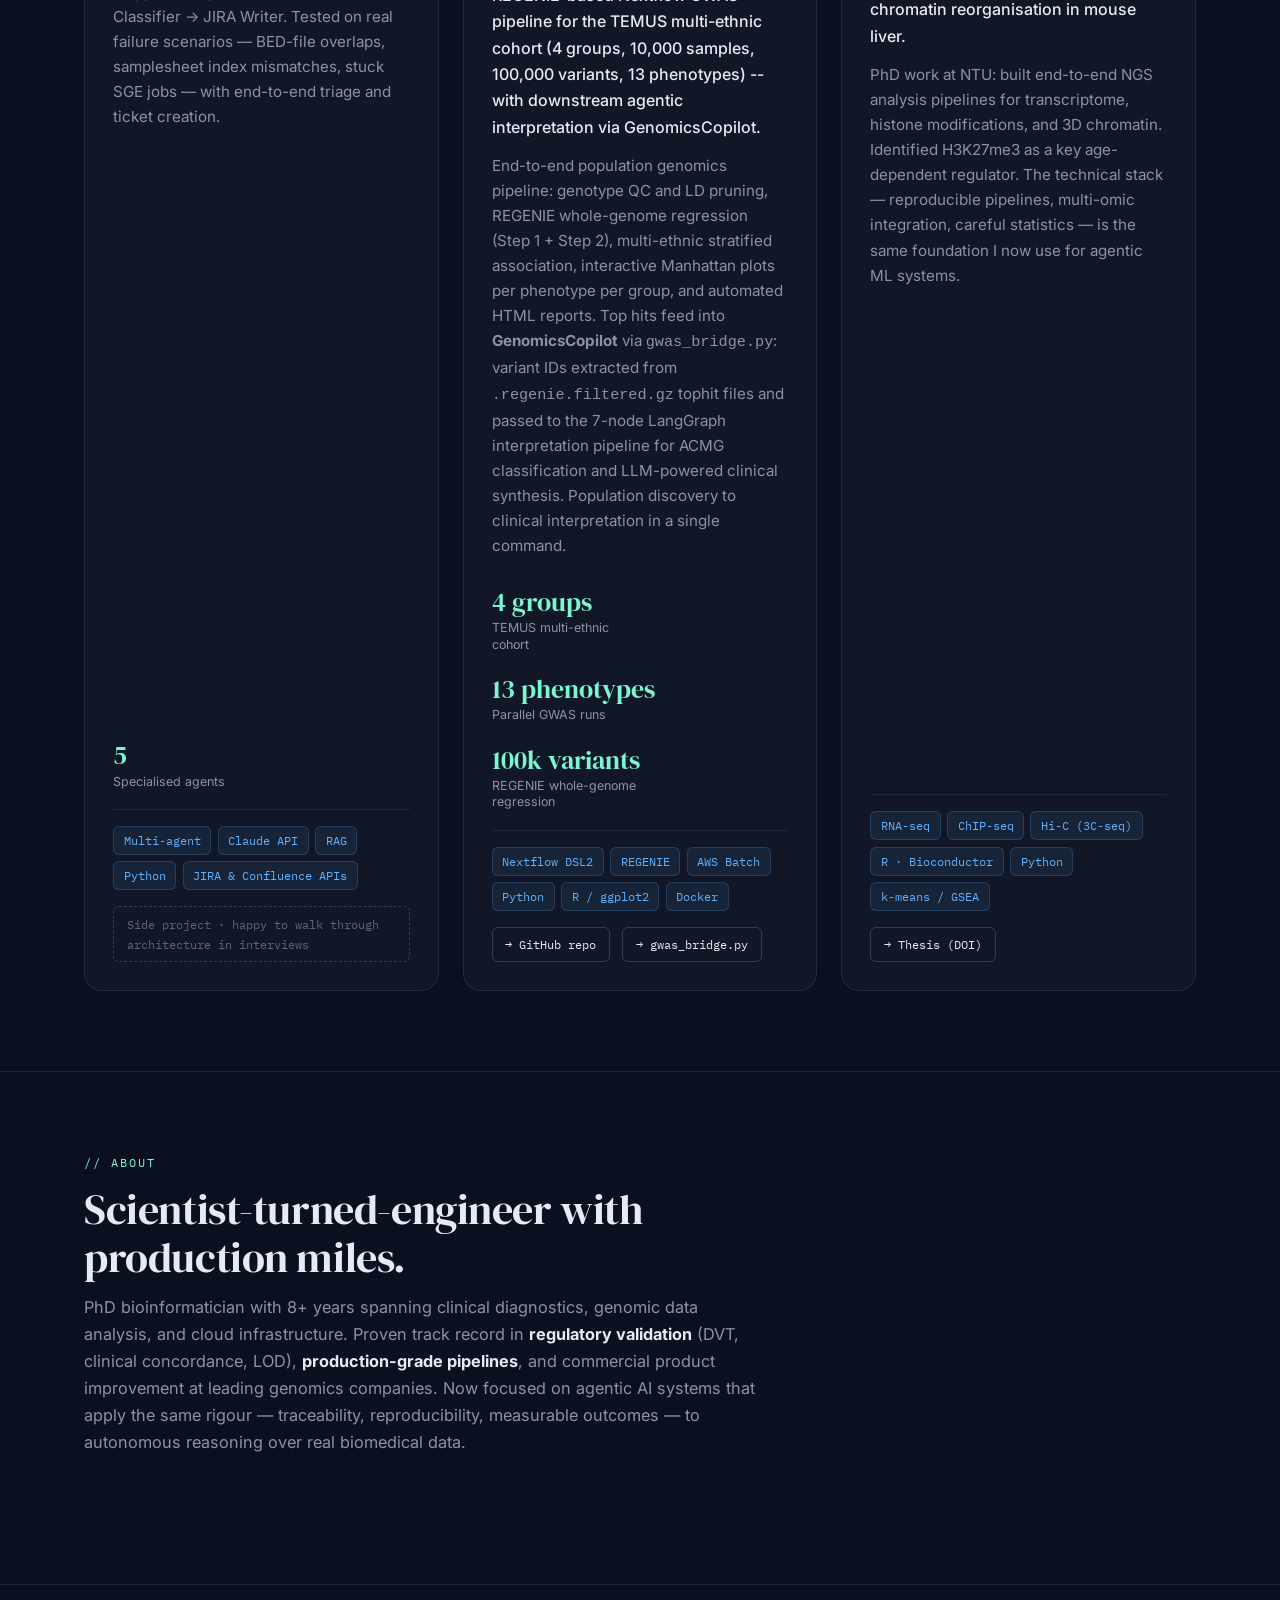
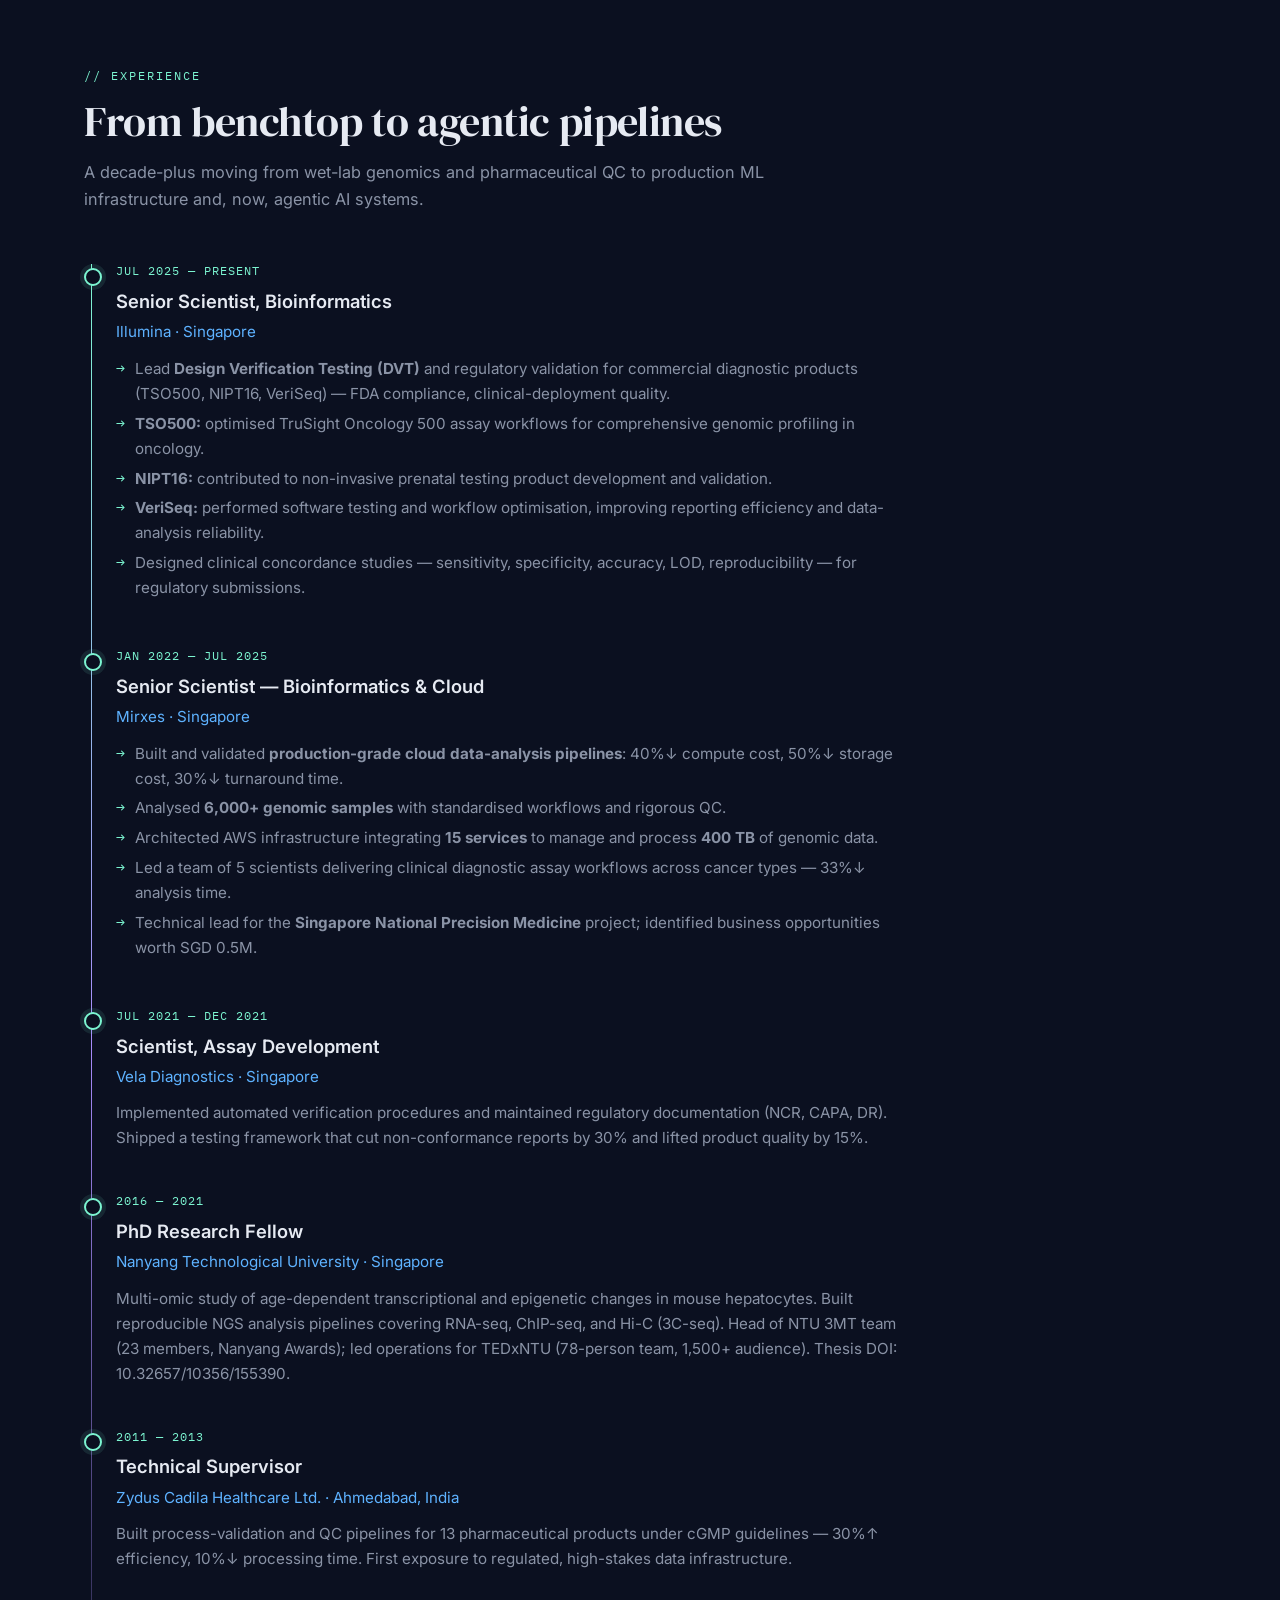
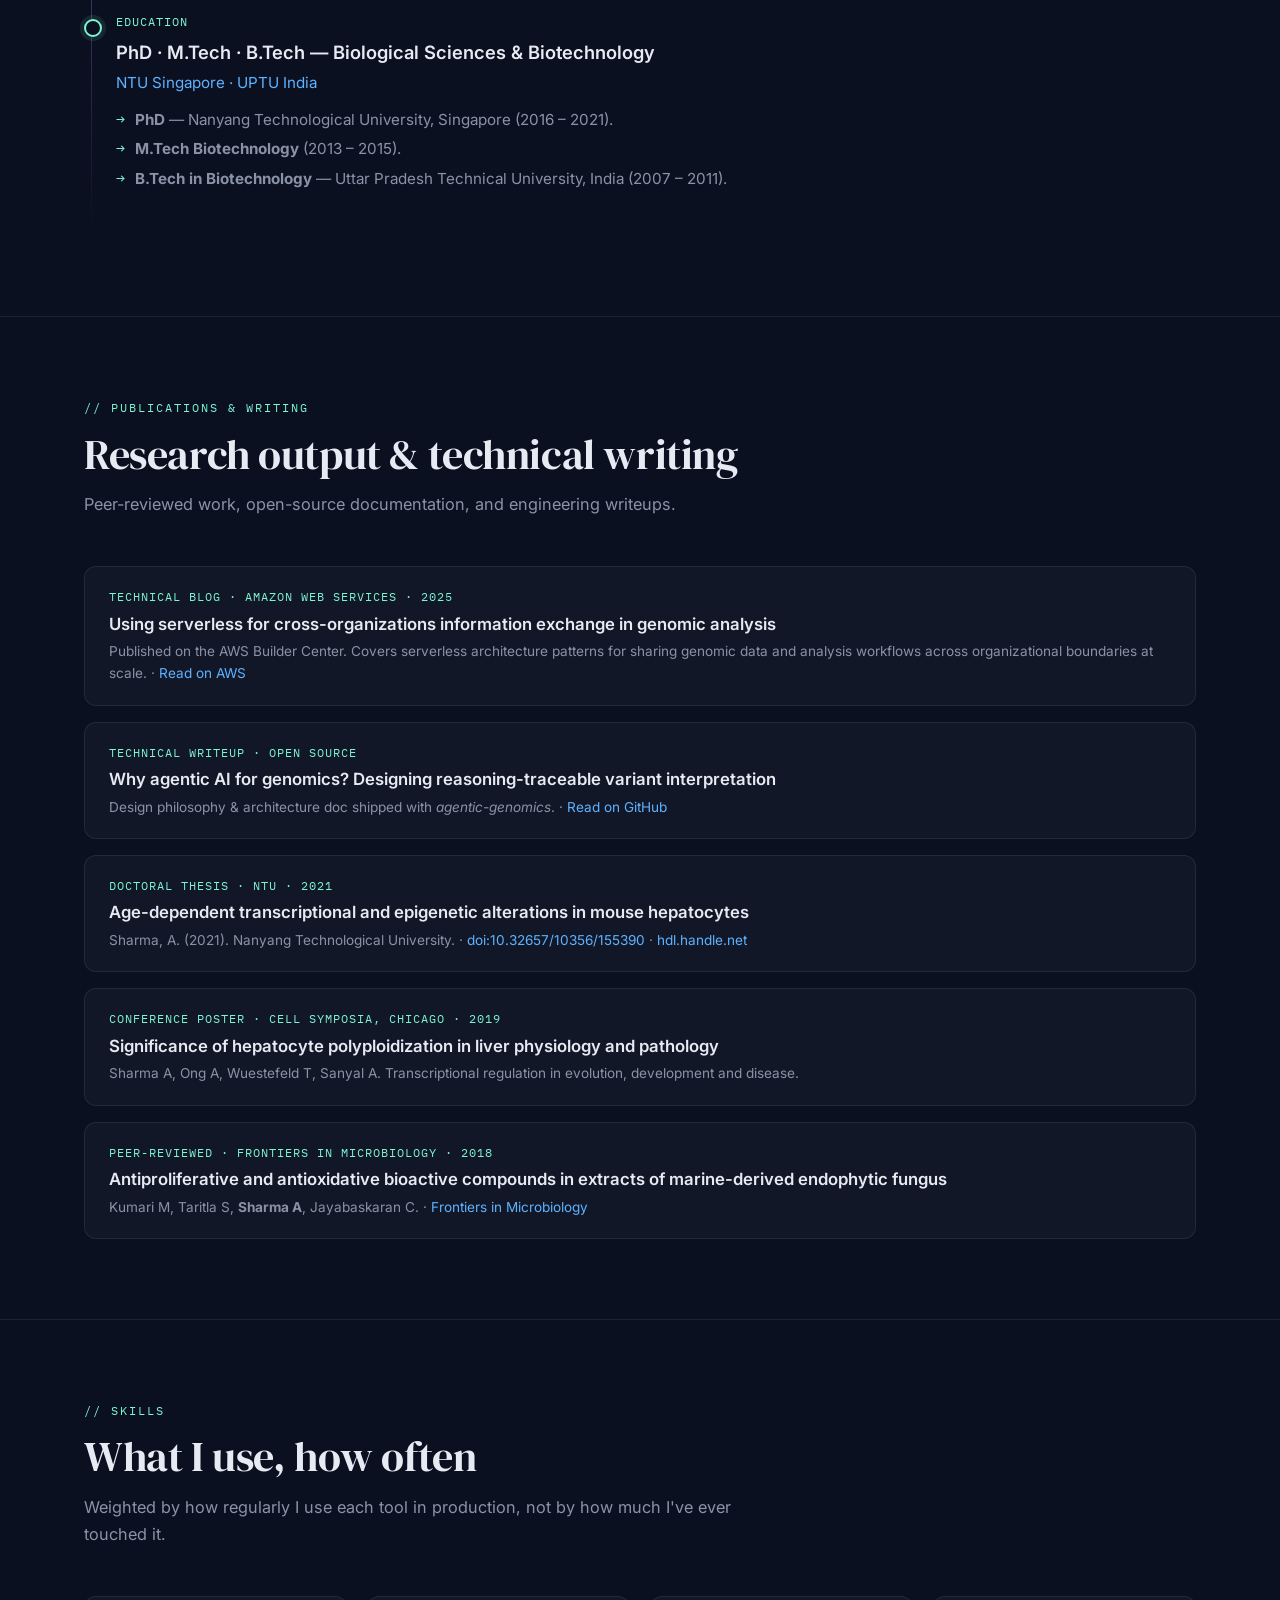
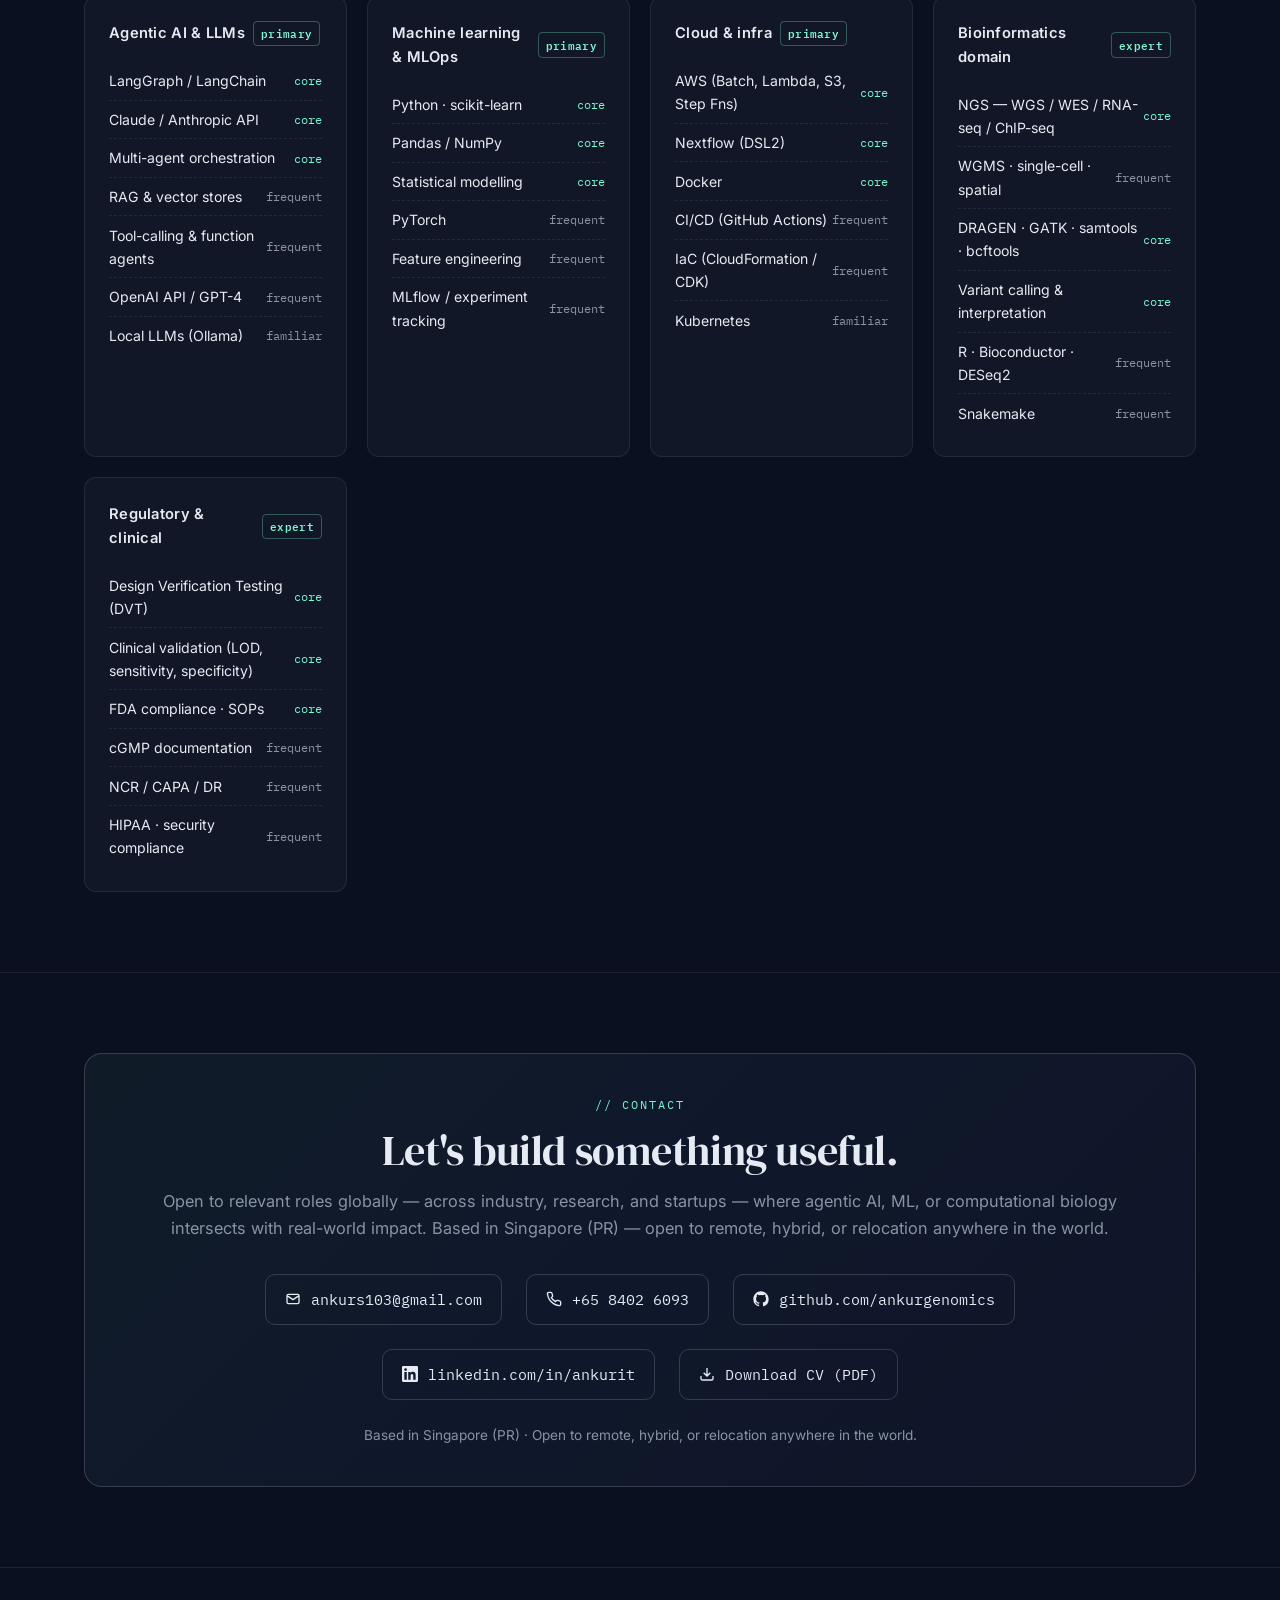
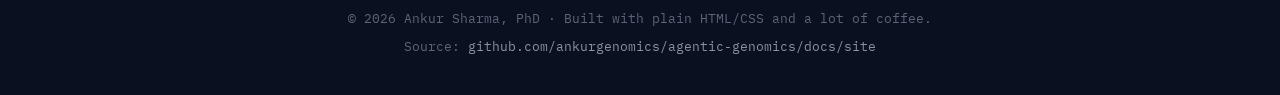
==== commit c02f5539: "Move genome-ft to the top of the projects grid (featured)" ====
--- a/docs/site/index.html
+++ b/docs/site/index.html
@@ -201,10 +201,41 @@
             <div class="section-head">
                 <div class="section-kicker">// Selected work</div>
                 <h2 class="section-title">Agents, pipelines, and research projects</h2>
-                <p class="section-sub">Six projects that cover the range: open-source agentic AI for outbreak surveillance, agent-callable genomics tools, production multi-agent systems, self-optimising ML pipelines, and applied research. Each links to code, a demo, or a writeup where possible.</p>
+                <p class="section-sub">Projects spanning genomic foundation-model fine-tuning, open-source agentic AI for variant interpretation and outbreak surveillance, agent-callable genomics tools, production multi-agent systems, self-optimising ML pipelines, and applied research. Each links to code, a demo, or a writeup where possible.</p>
             </div>
 
             <div class="projects-grid">
+                <article class="project featured reveal">
+                    <div>
+                        <div class="badges">
+                            <span class="badge badge-featured">Featured · Foundation model fine-tuning</span>
+                            <span class="badge badge-oss">PyTorch · Hugging Face · Nucleotide Transformer v2</span>
+                        </div>
+                        <h3>genome-ft — Fine-tuning a Genomic Foundation Model</h3>
+                        <p class="project-hook">Full weight-level fine-tuning of Nucleotide Transformer v2 (50M), a genomic foundation model, on two GenomicBenchmarks DNA classification tasks. The deliverable is the evaluation protocol, not the headline number.</p>
+                        <p class="project-desc">
+                            All 53.8M parameters of the InstaDeep backbone are updated (not LoRA, not a frozen head) together with a classification head, using AdamW at a low learning rate with warmup and cosine decay and reverse-complement augmentation. The evaluation is deliberately strict: a leakage-free train/validation/test split, the test set scored exactly once on the best validation checkpoint, three random seeds with reported variance, and the base model measured under the identical pipeline. Validation MCC peaked at epoch 1–2 and then declined, which is why a low learning rate and validation-based checkpoint selection matter more than longer training. The base model is licensed CC-BY-NC-SA-4.0, so the repository publishes reproducible code rather than redistributing weights.
+                        </p>
+                        <div class="metric-row">
+                            <div class="metric"><div class="val">0.735</div><div class="lbl">Enhancers accuracy (MCC 0.478 ± 0.003, 3 seeds)</div></div>
+                            <div class="metric"><div class="val">0.872</div><div class="lbl">Promoters accuracy (MCC 0.747)</div></div>
+                            <div class="metric"><div class="val">53.8M</div><div class="lbl">Parameters fully fine-tuned</div></div>
+                        </div>
+                        <div class="tech">
+                            <span class="tag">PyTorch (Apple MPS)</span>
+                            <span class="tag">Hugging Face Transformers</span>
+                            <span class="tag">Nucleotide Transformer v2</span>
+                            <span class="tag">GenomicBenchmarks</span>
+                            <span class="tag">AdamW · cosine decay</span>
+                            <span class="tag">scikit-learn</span>
+                        </div>
+                        <div class="project-links">
+                            <a class="project-link" href="https://github.com/ankurgenomics/genome-ft" target="_blank" rel="noopener">→ GitHub repo</a>
+                            <a class="project-link" href="https://huggingface.co/ankur0050/nucleotide-transformer-v2-50m-genomicbenchmarks-ft" target="_blank" rel="noopener">→ Hugging Face model card</a>
+                        </div>
+                    </div>
+                </article>
+
                 <article class="project featured reveal">
                     <div>
                         <div class="badges">
@@ -336,35 +367,6 @@
                 </article>
 
                 <article class="project reveal">
-                    <div class="badges">
-                        <span class="badge badge-featured">Open source · Foundation model fine-tuning</span>
-                        <span class="badge badge-oss">PyTorch · Hugging Face · Nucleotide Transformer v2</span>
-                    </div>
-                    <h3>genome-ft — Fine-tuning a Genomic Foundation Model</h3>
-                    <p class="project-hook">Full weight-level fine-tuning of Nucleotide Transformer v2 (50M), a genomic foundation model, on two GenomicBenchmarks DNA classification tasks. The deliverable is the evaluation protocol, not the headline number.</p>
-                    <p class="project-desc">
-                        All 53.8M parameters of the InstaDeep backbone are updated (not LoRA, not a frozen head) together with a classification head, using AdamW at a low learning rate with warmup and cosine decay and reverse-complement augmentation. The evaluation is deliberately strict: a leakage-free train/validation/test split, the test set scored exactly once on the best validation checkpoint, three random seeds with reported variance, and the base model measured under the identical pipeline. Validation MCC peaked at epoch 1–2 and then declined, which is why a low learning rate and validation-based checkpoint selection matter more than longer training. The base model is licensed CC-BY-NC-SA-4.0, so the repository publishes reproducible code rather than redistributing weights.
-                    </p>
-                    <div class="metric-row">
-                        <div class="metric"><div class="val">0.735</div><div class="lbl">Enhancers accuracy (MCC 0.478 ± 0.003, 3 seeds)</div></div>
-                        <div class="metric"><div class="val">0.872</div><div class="lbl">Promoters accuracy (MCC 0.747)</div></div>
-                        <div class="metric"><div class="val">53.8M</div><div class="lbl">Parameters fully fine-tuned</div></div>
-                    </div>
-                    <div class="tech">
-                        <span class="tag">PyTorch (Apple MPS)</span>
-                        <span class="tag">Hugging Face Transformers</span>
-                        <span class="tag">Nucleotide Transformer v2</span>
-                        <span class="tag">GenomicBenchmarks</span>
-                        <span class="tag">AdamW · cosine decay</span>
-                        <span class="tag">scikit-learn</span>
-                    </div>
-                    <div class="project-links">
-                        <a class="project-link" href="https://github.com/ankurgenomics/genome-ft" target="_blank" rel="noopener">→ GitHub repo</a>
-                        <a class="project-link" href="https://huggingface.co/ankur0050/nucleotide-transformer-v2-50m-genomicbenchmarks-ft" target="_blank" rel="noopener">→ Hugging Face model card</a>
-                    </div>
-                </article>
-
-                <article class="project reveal">
                     <h3>GenomicsOps AI</h3>
                     <p class="project-hook">Five specialized agents that triage and resolve DRAGEN, ICA and SGE/HPC pipeline failures end-to-end.</p>
                     <p class="project-desc">
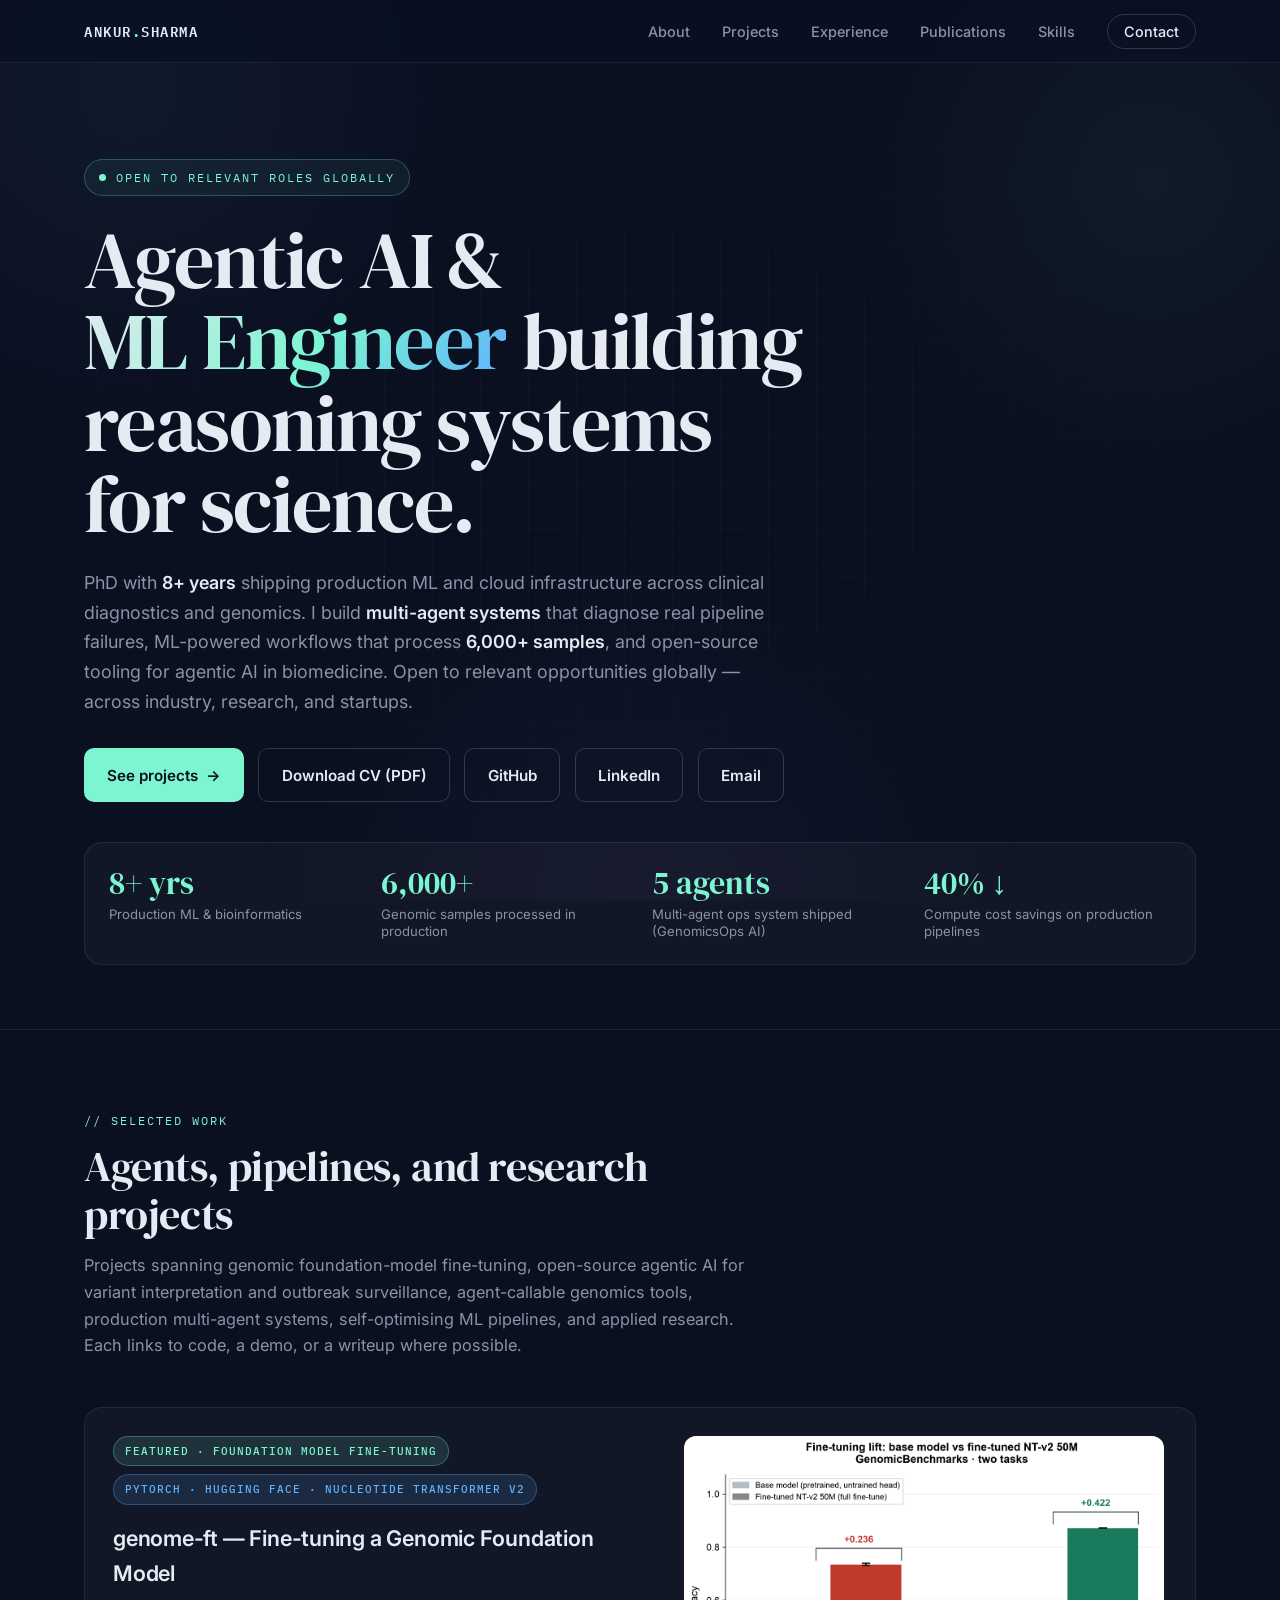
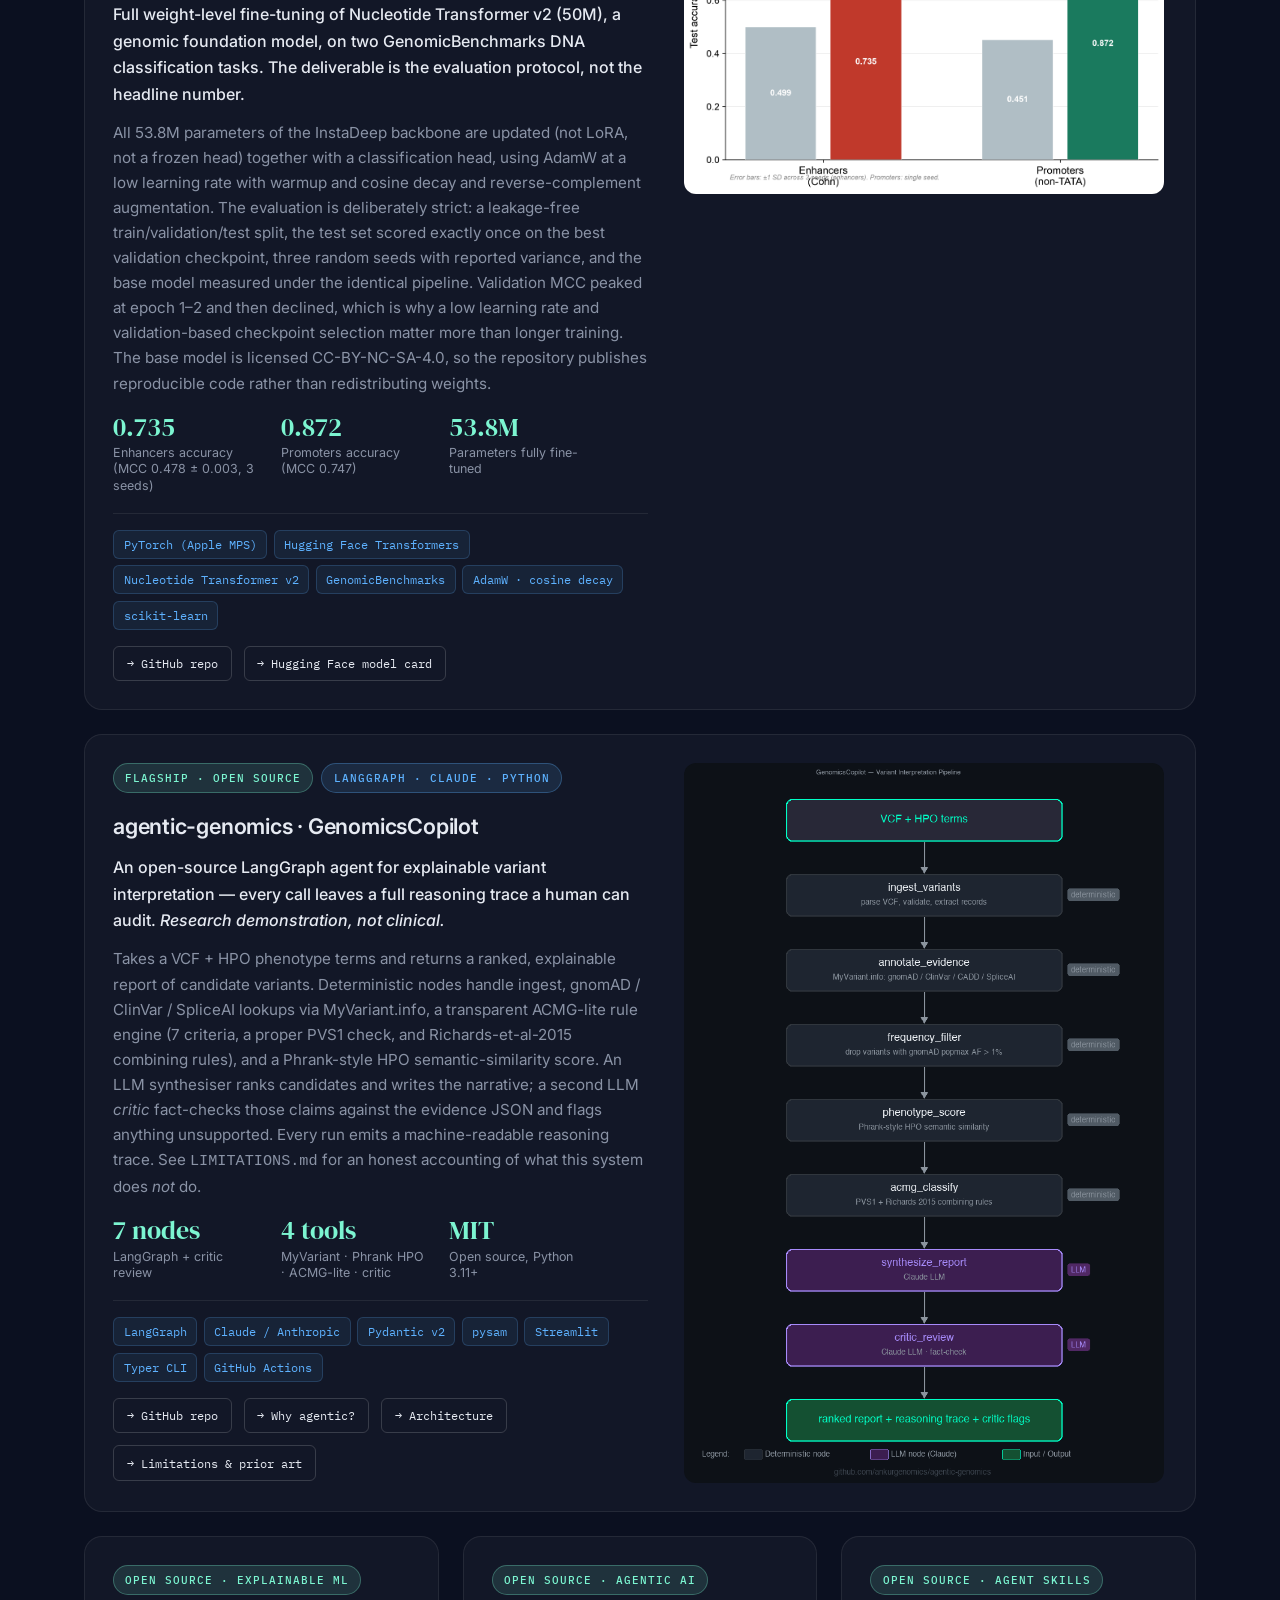
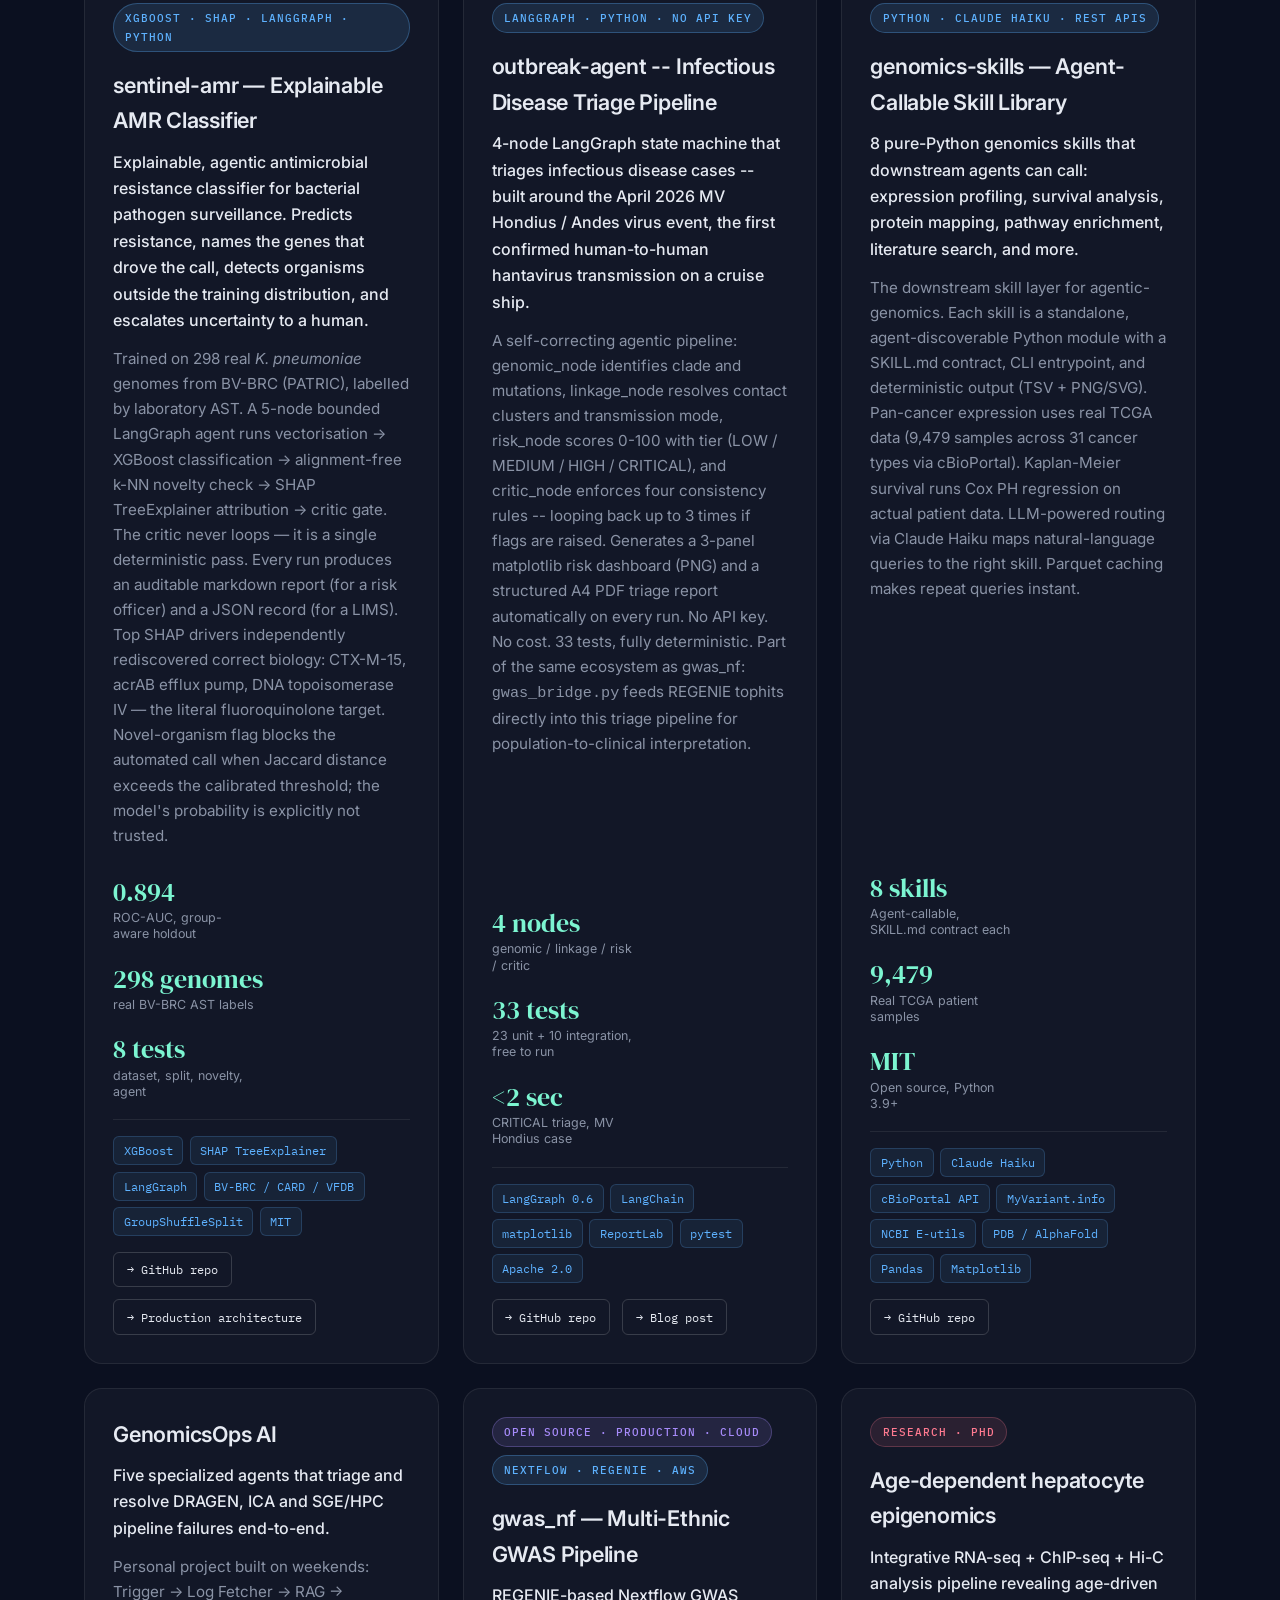
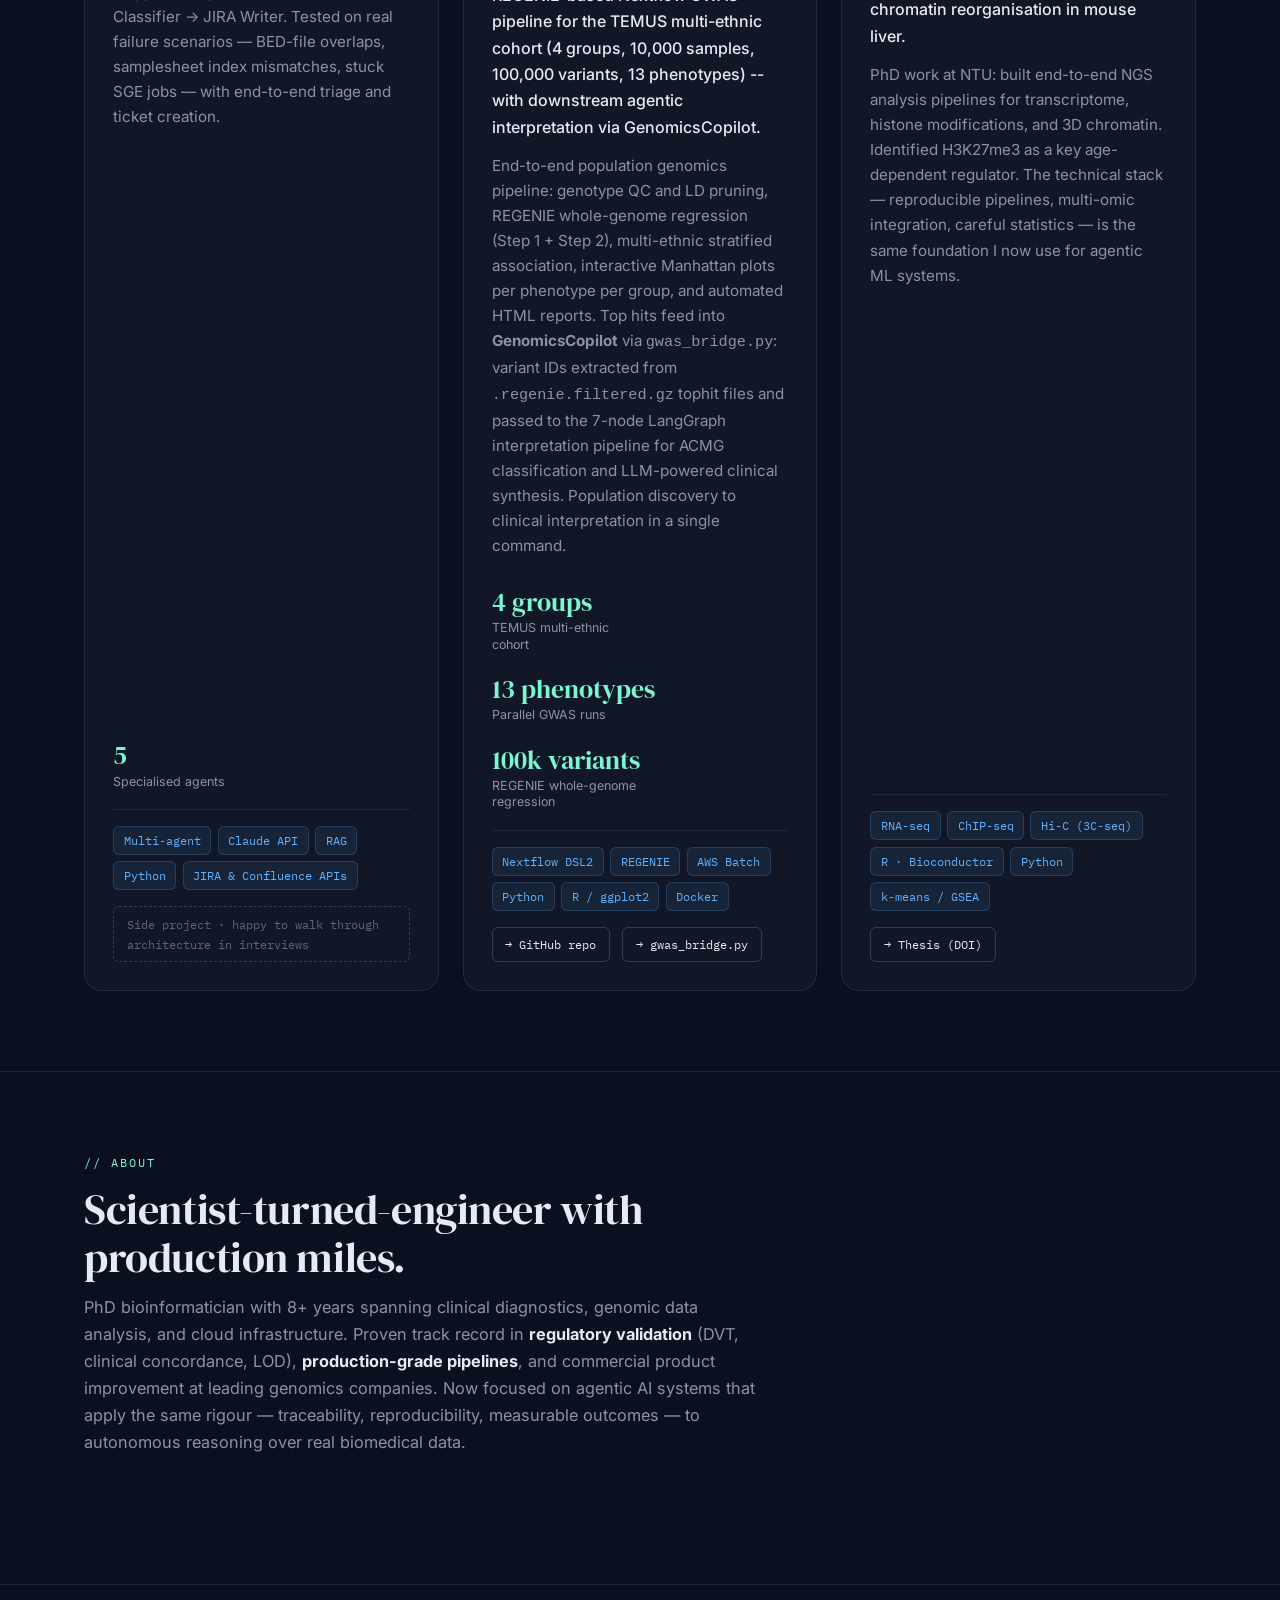
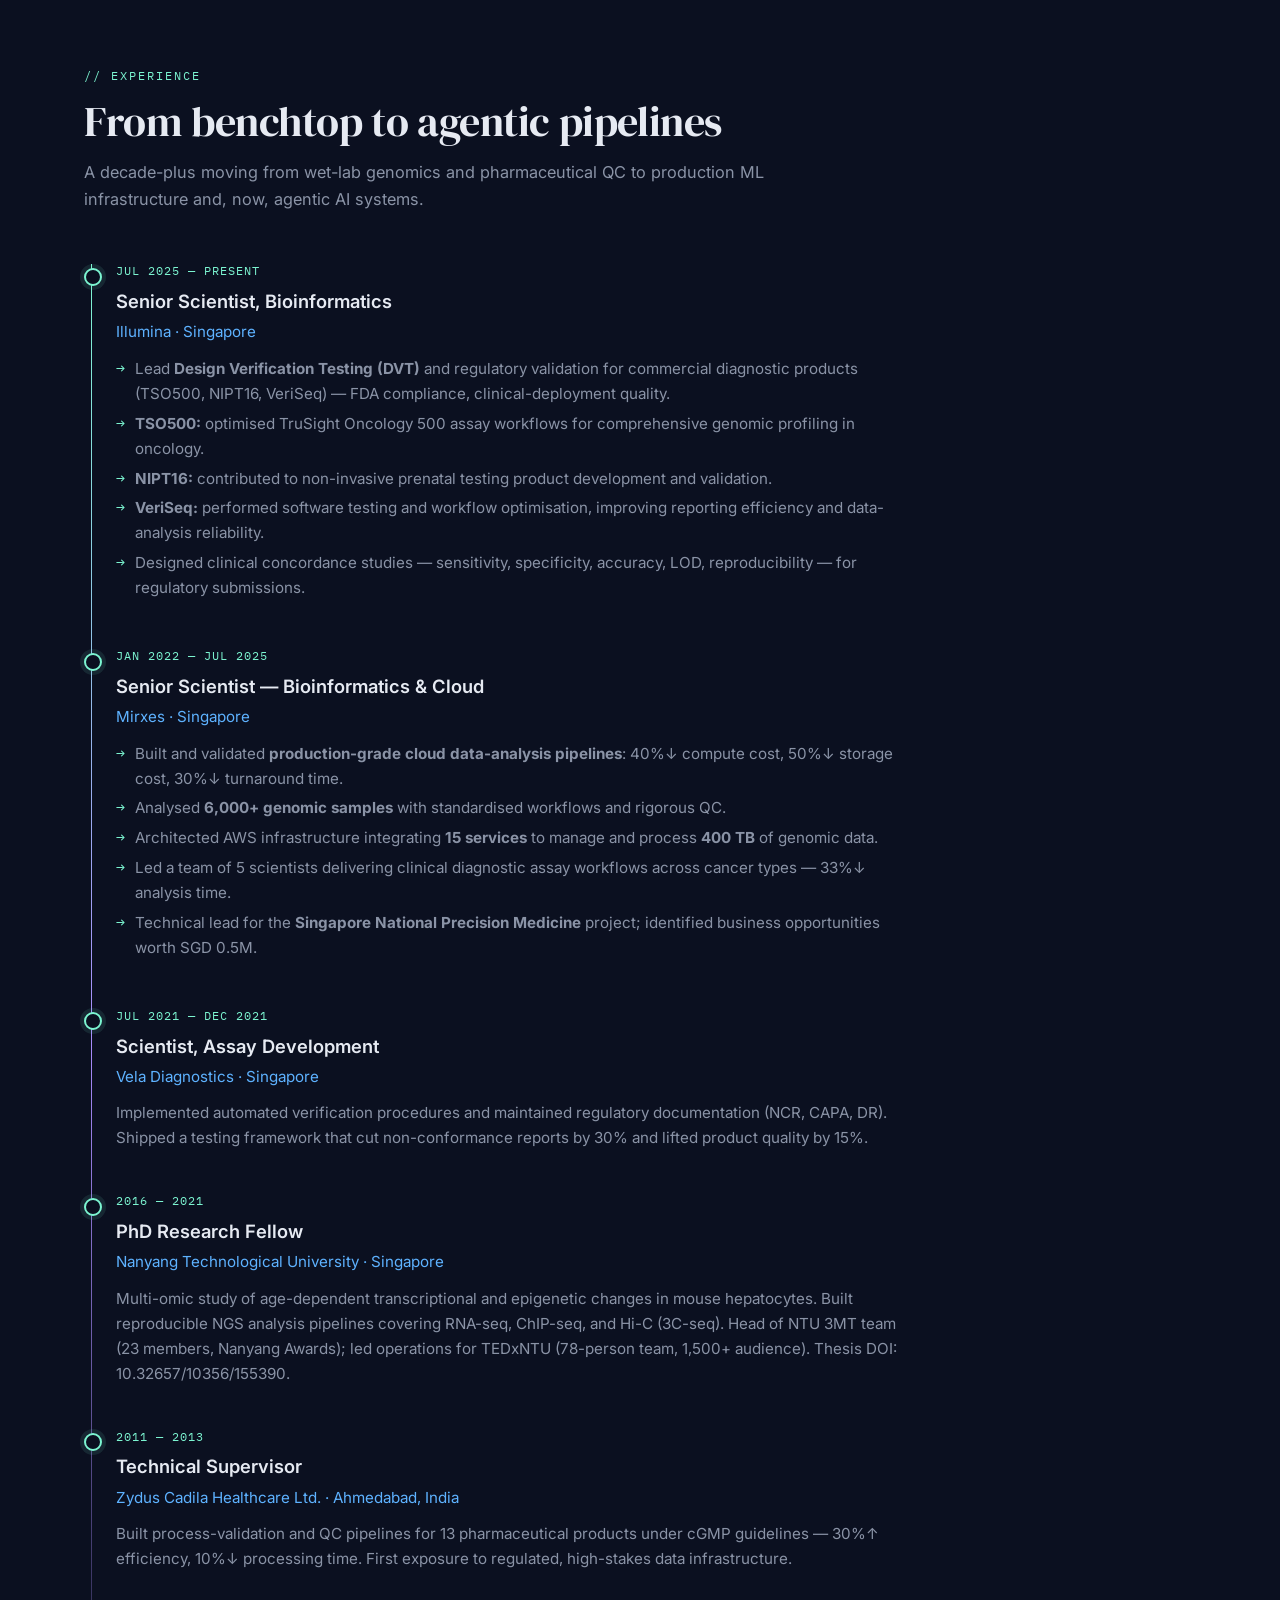
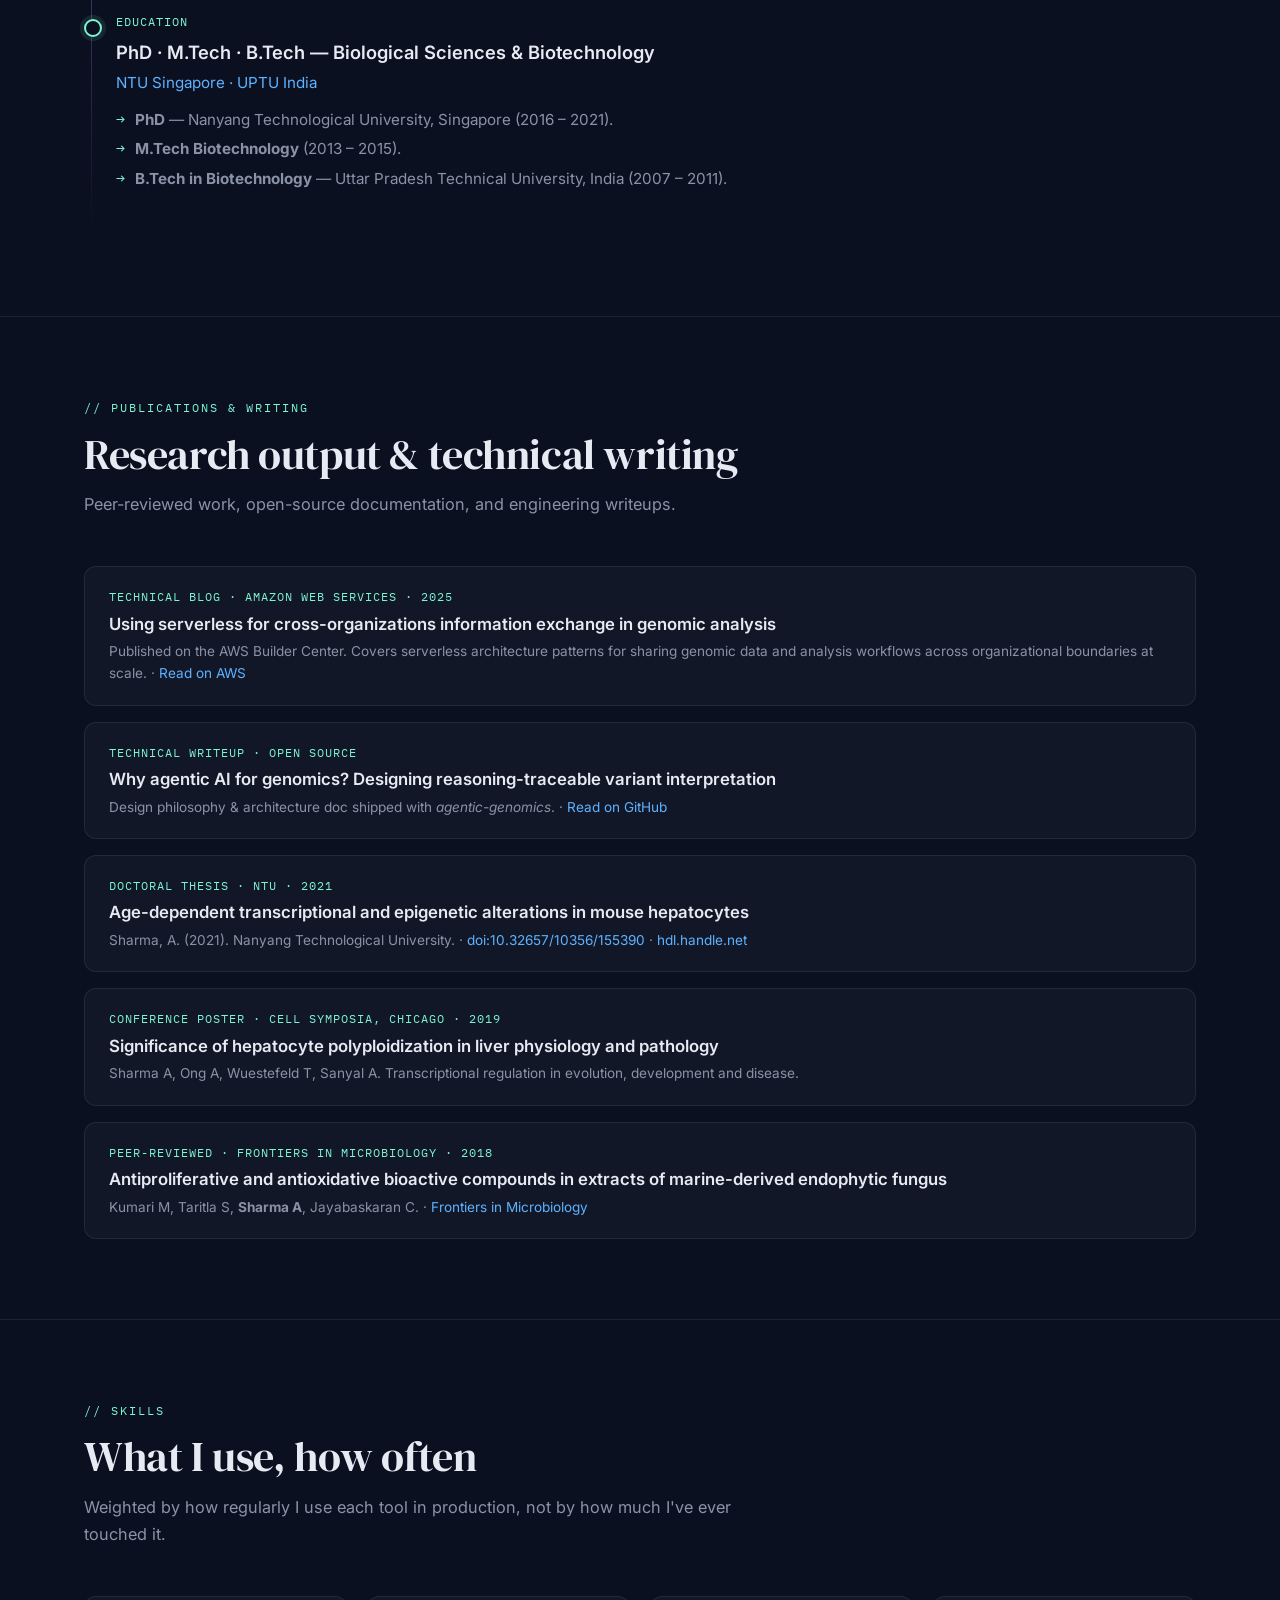
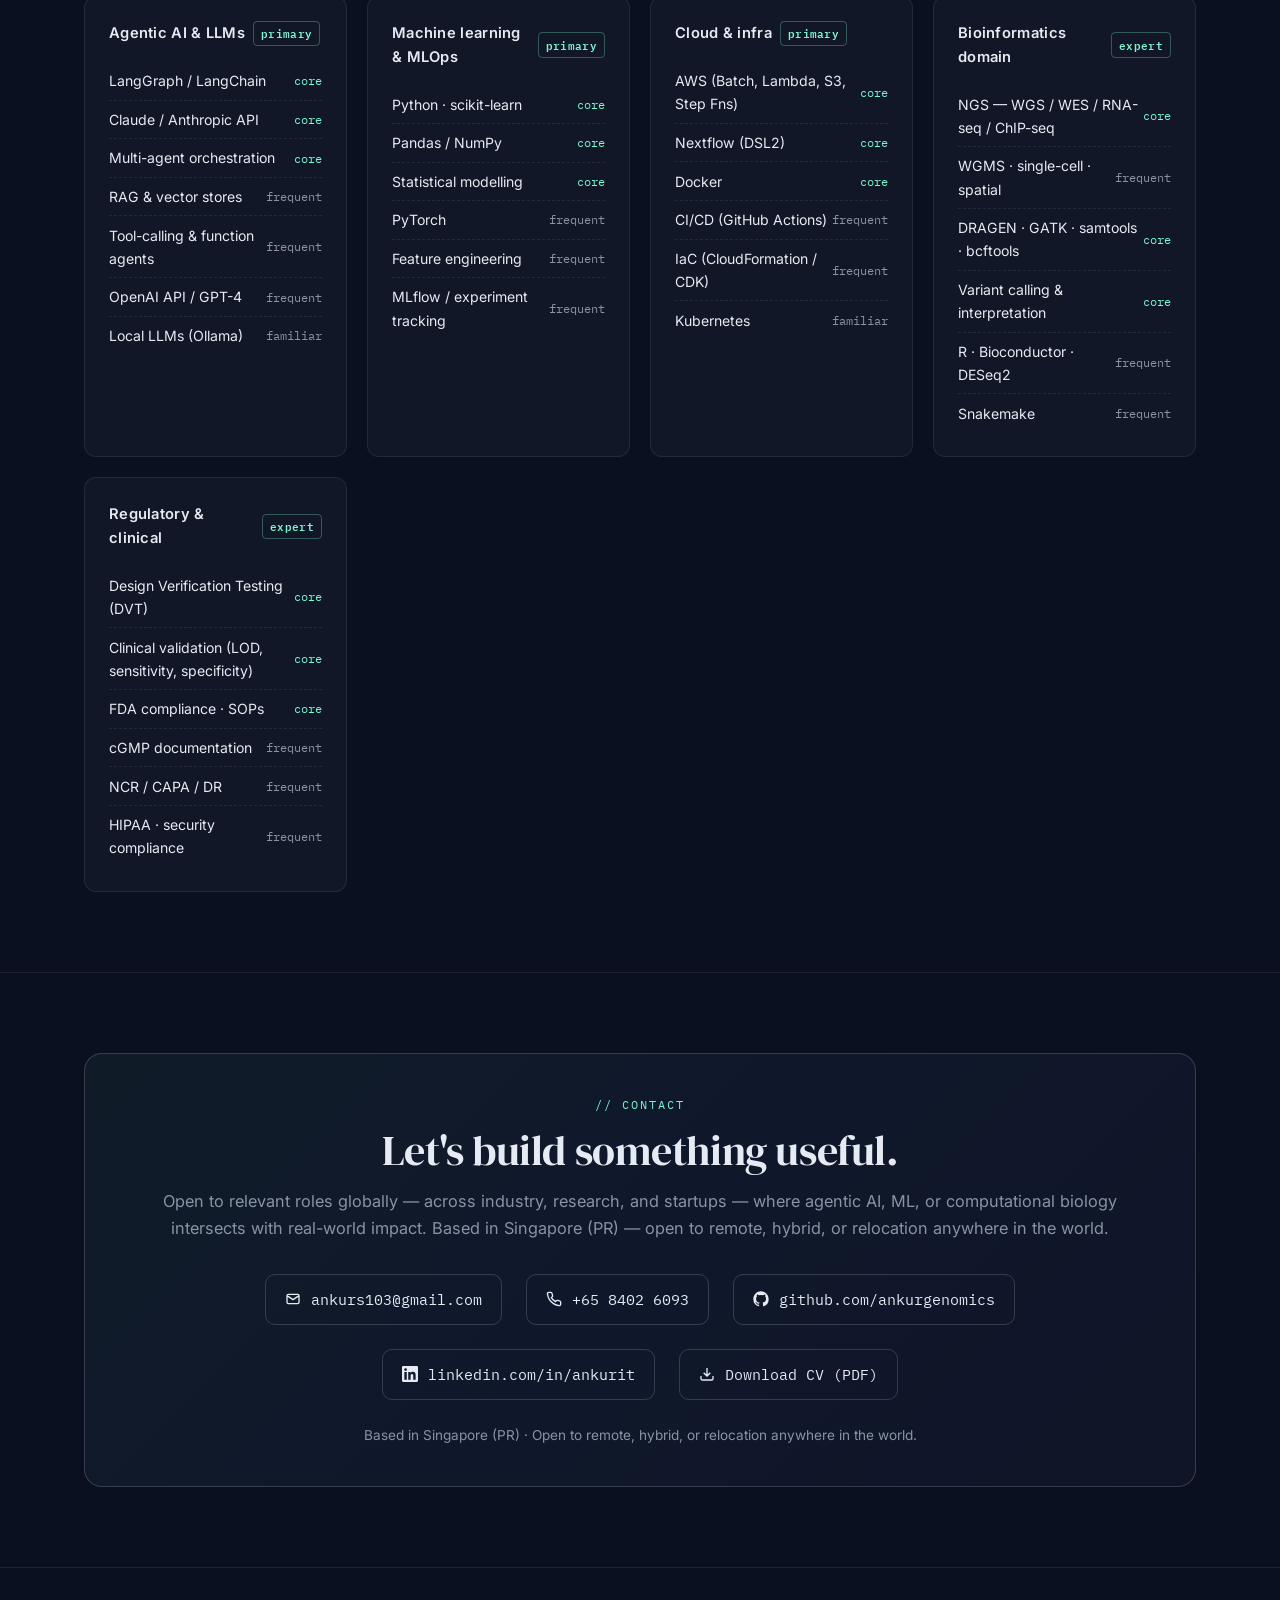
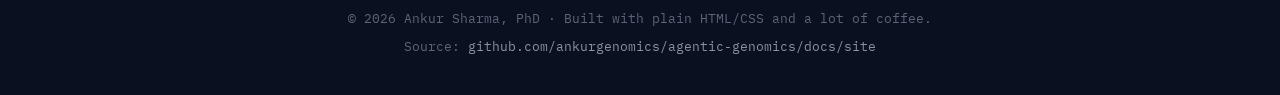
==== commit c02e40b2: "Add fine-tuning lift figure to genome-ft project card" ====
--- a/docs/site/index.html
+++ b/docs/site/index.html
@@ -234,6 +234,12 @@
                             <a class="project-link" href="https://huggingface.co/ankur0050/nucleotide-transformer-v2-50m-genomicbenchmarks-ft" target="_blank" rel="noopener">→ Hugging Face model card</a>
                         </div>
                     </div>
+                    <div>
+                        <img src="assets/genome-ft-fig06-base-vs-finetuned.png"
+                             alt="Fine-tuning lift: base NT-v2 50M (untrained head) vs fine-tuned NT-v2 50M on GenomicBenchmarks. Enhancers: 0.499 → 0.735 (+0.236). Promoters: 0.451 → 0.872 (+0.422)."
+                             loading="lazy"
+                             style="width: 100%; max-width: 480px; border-radius: 12px; margin: 0 auto; display: block;">
+                    </div>
                 </article>
 
                 <article class="project featured reveal">
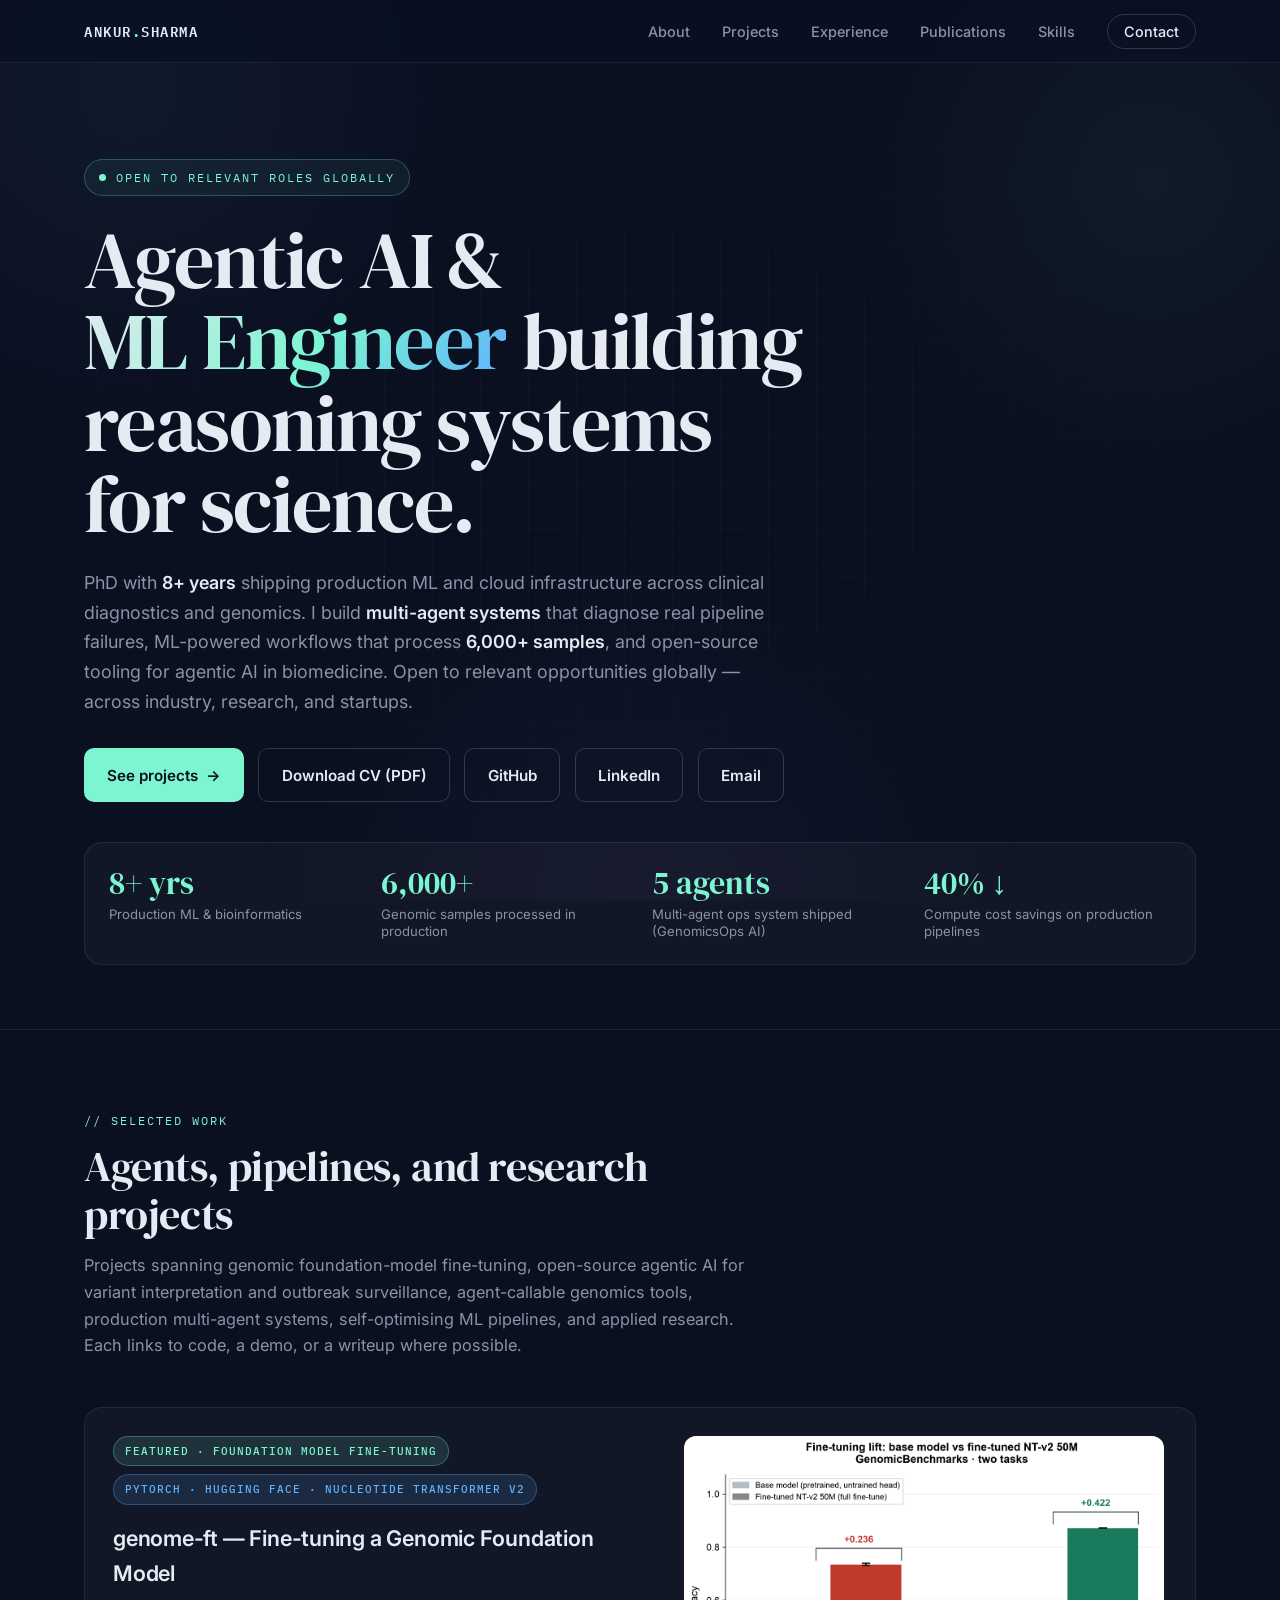
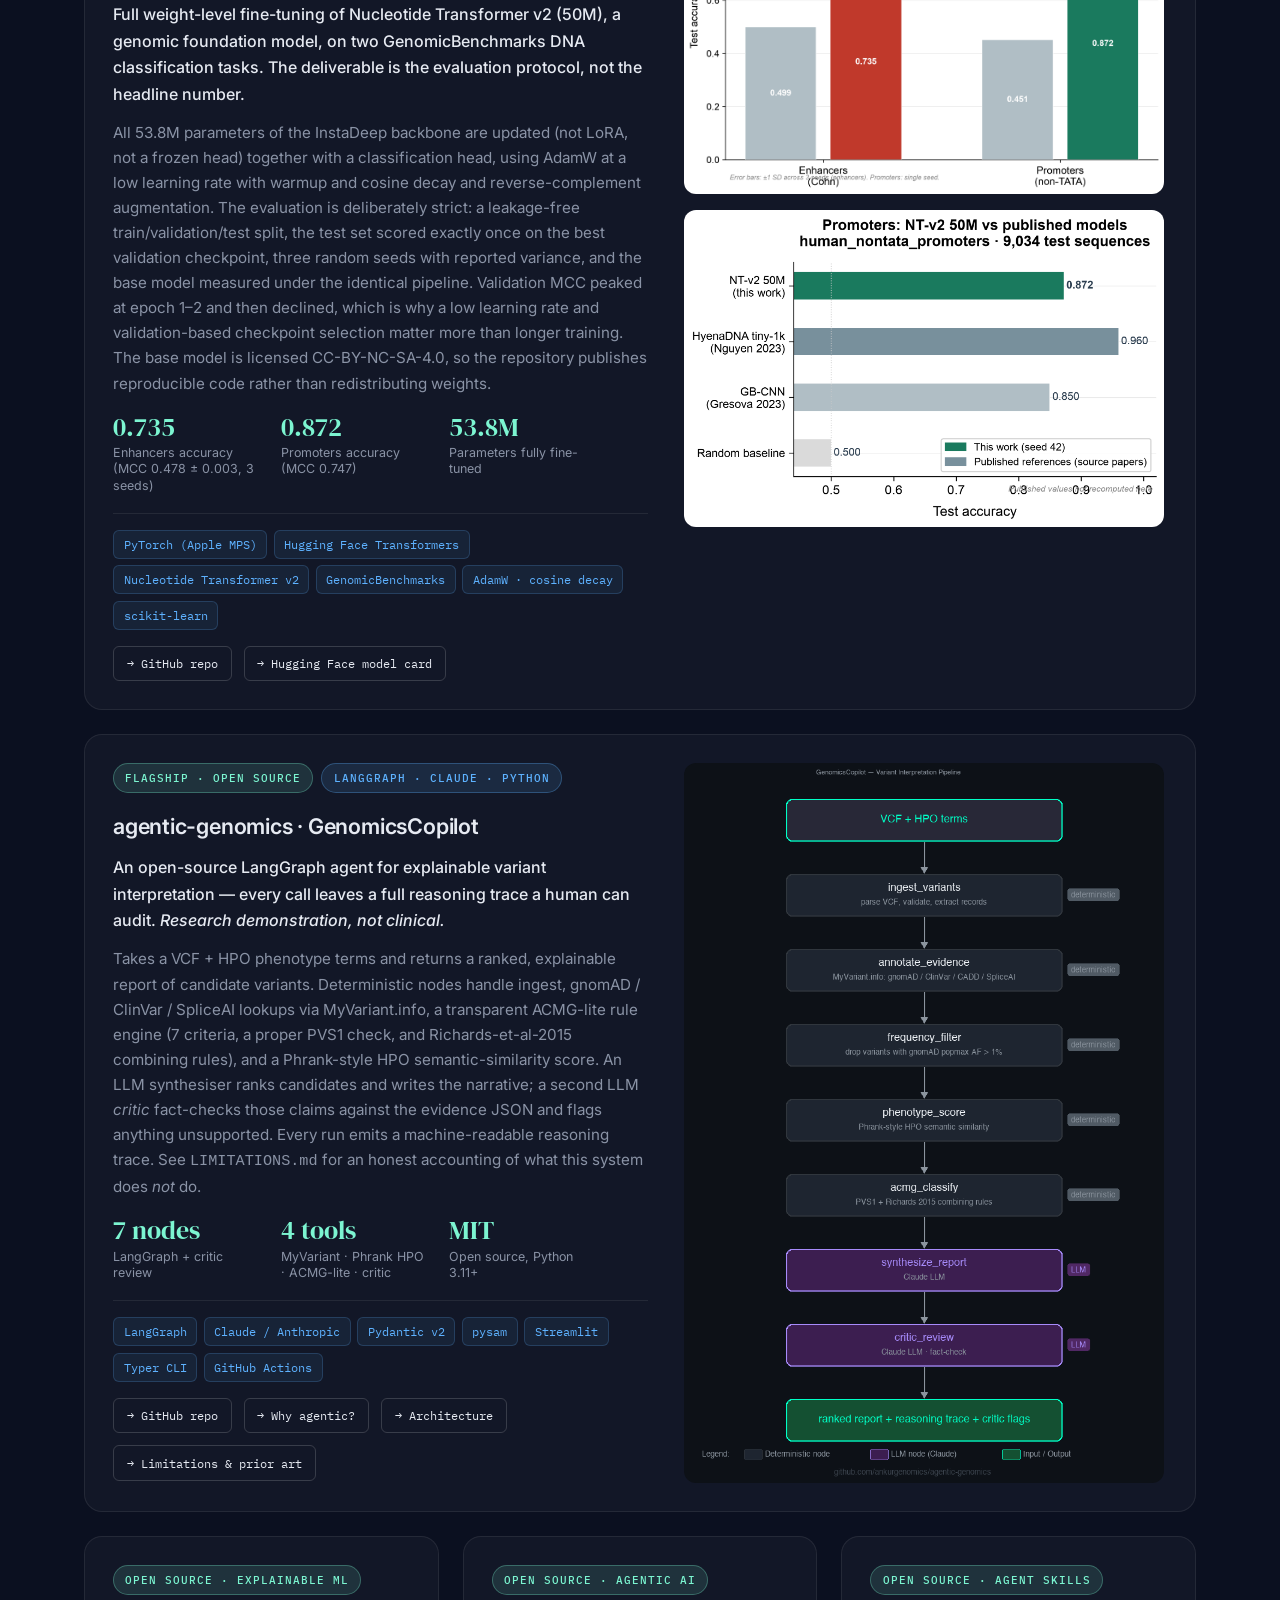
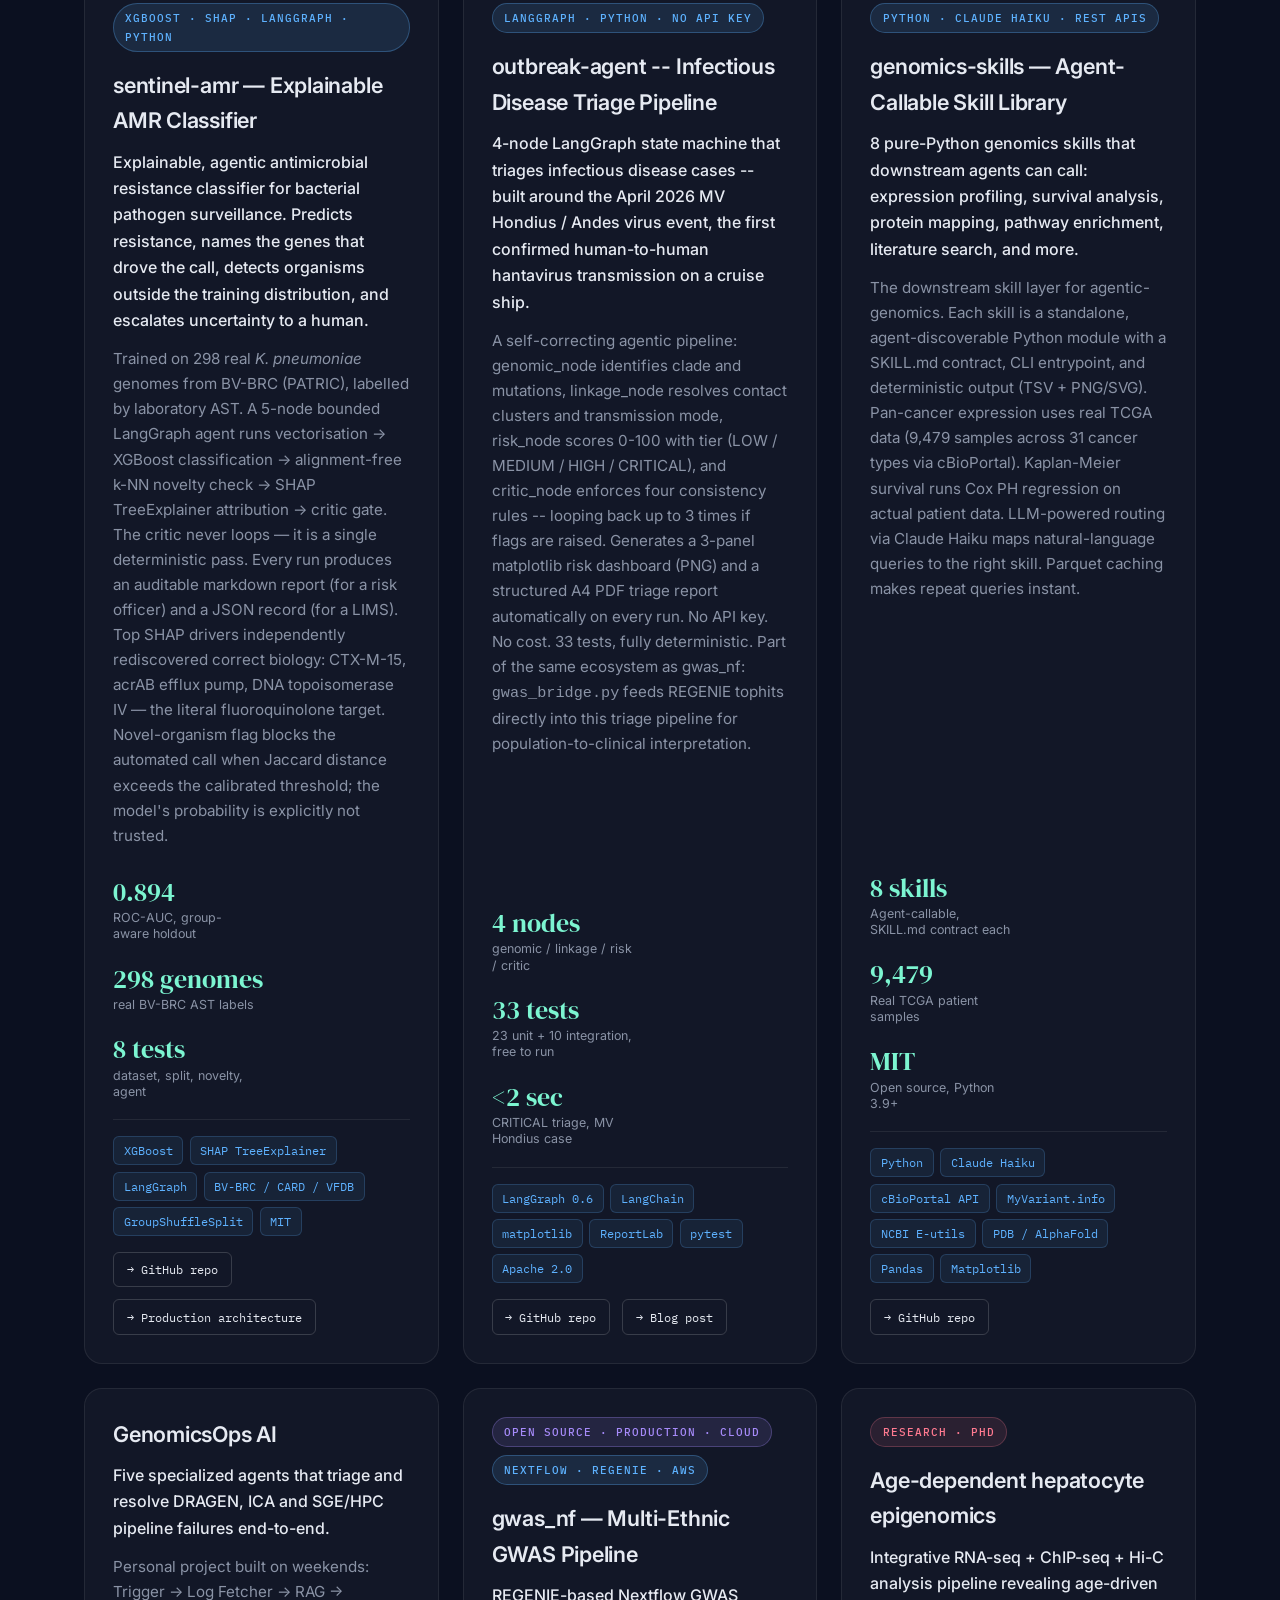
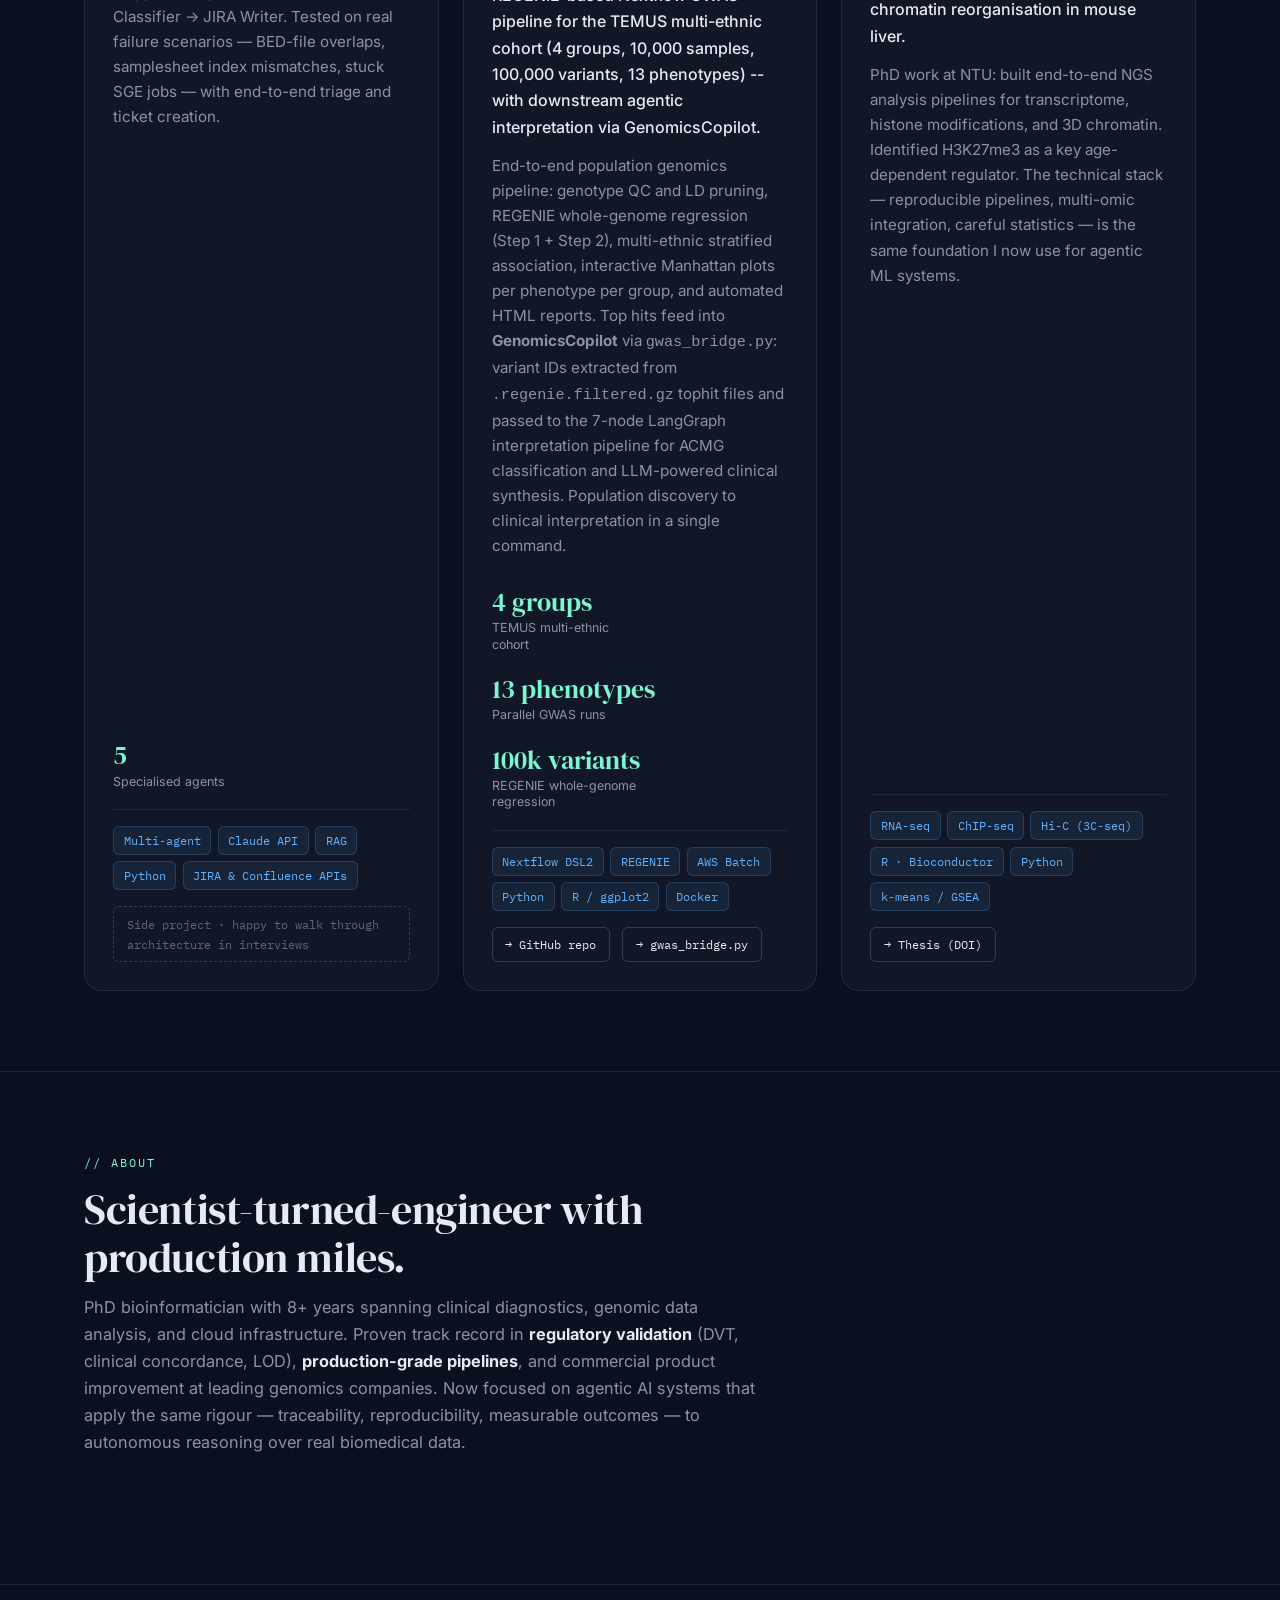
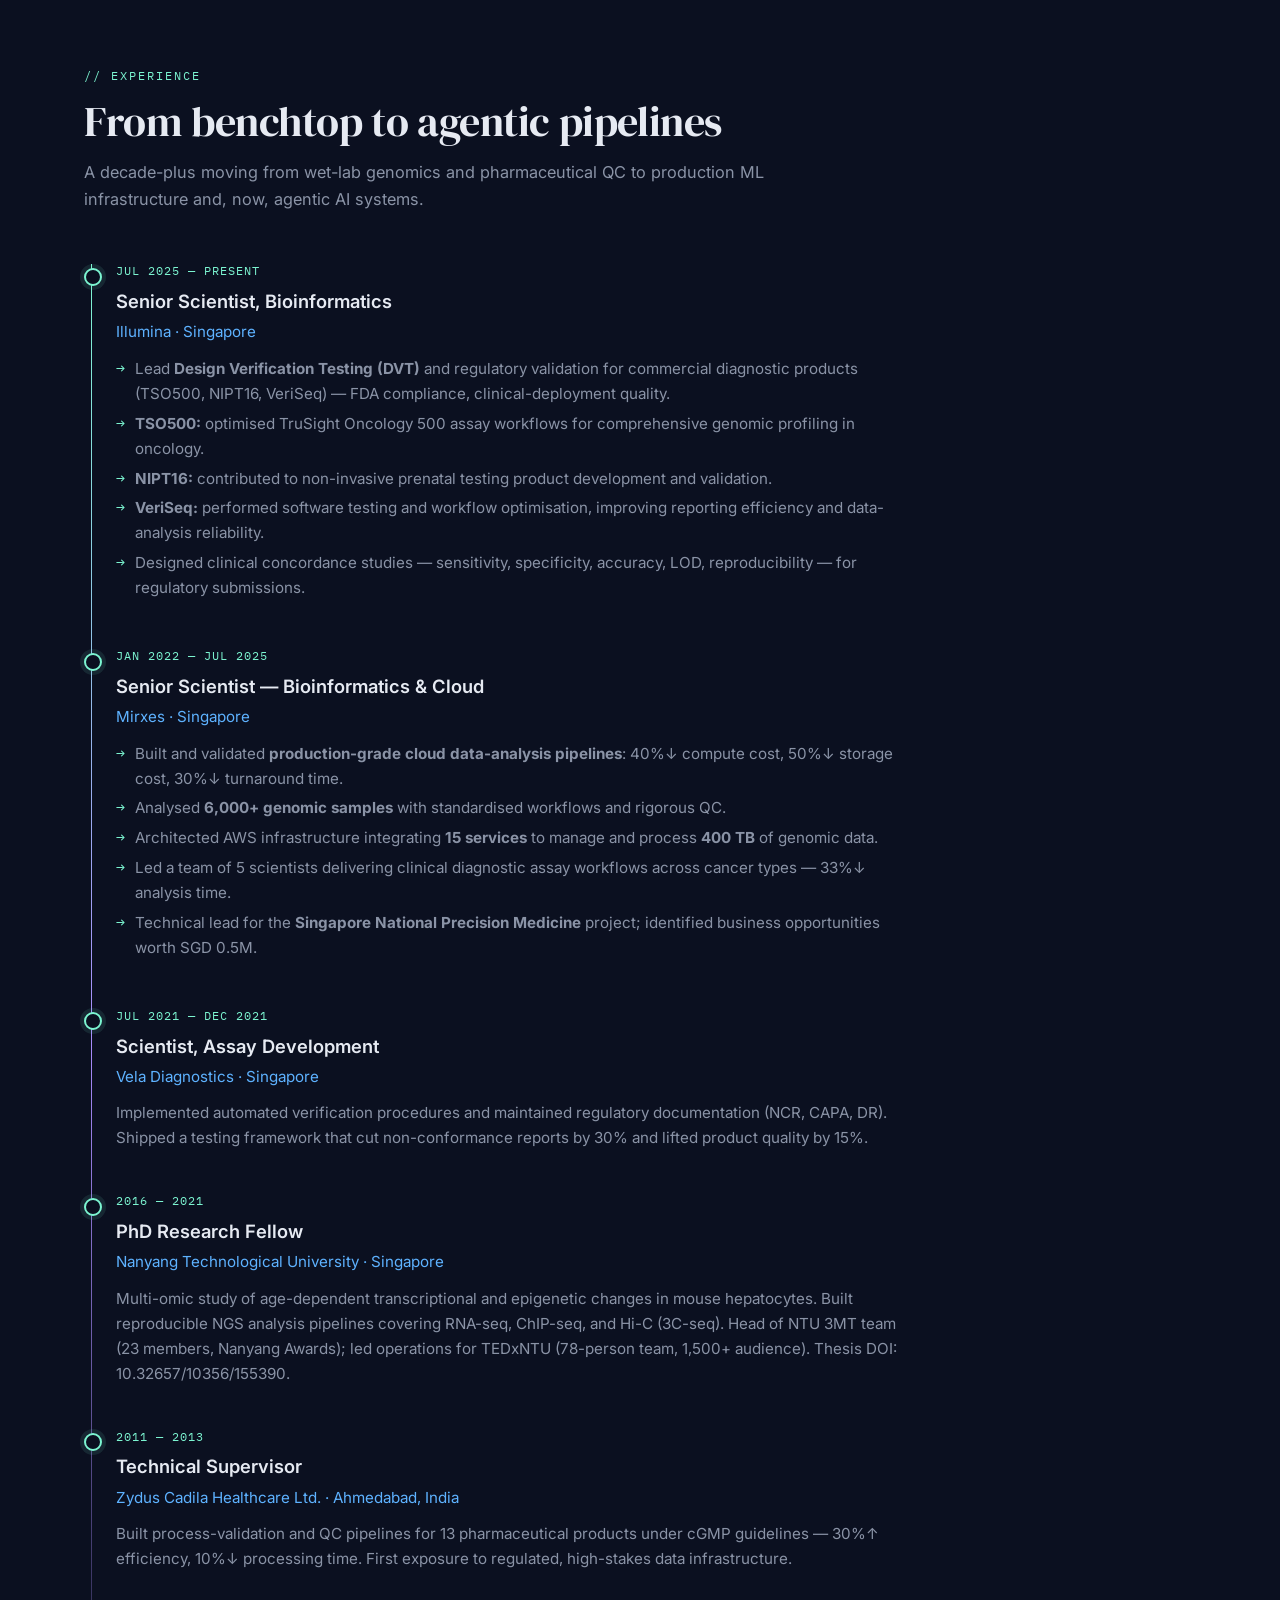
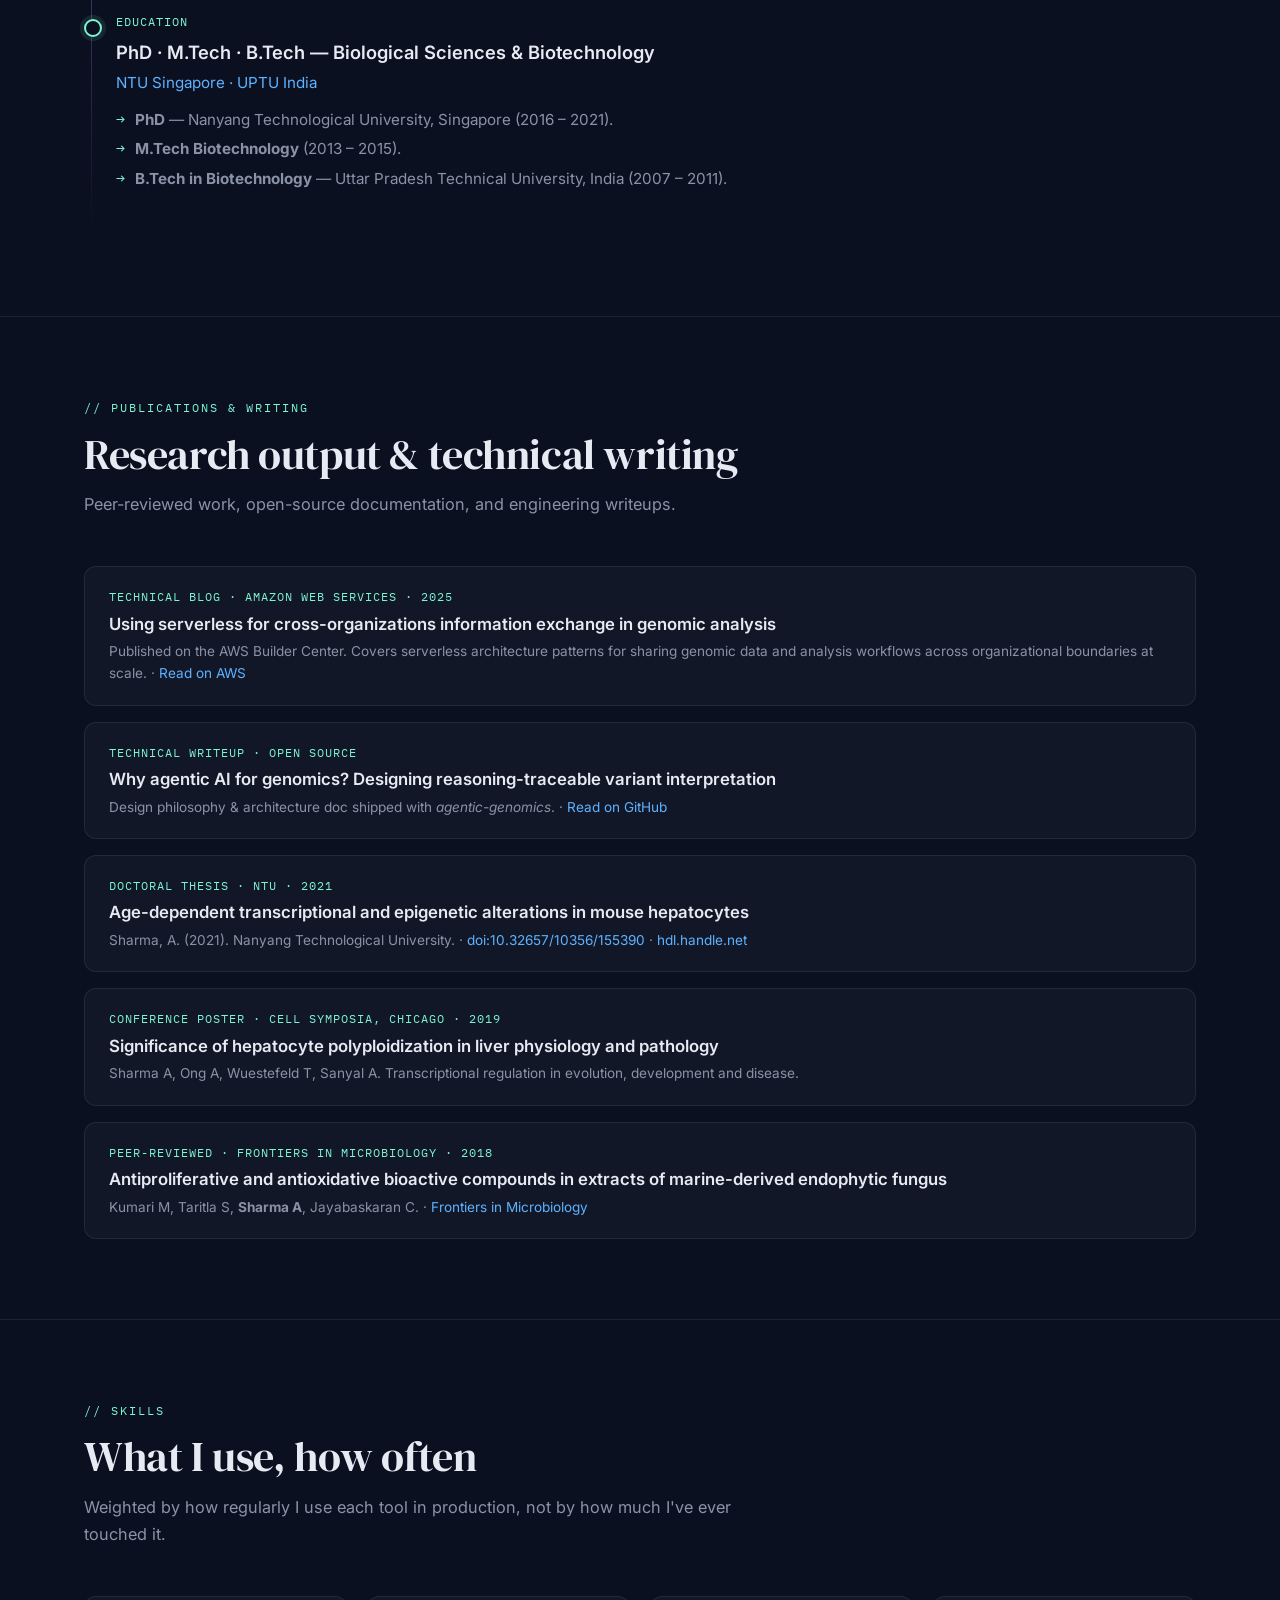
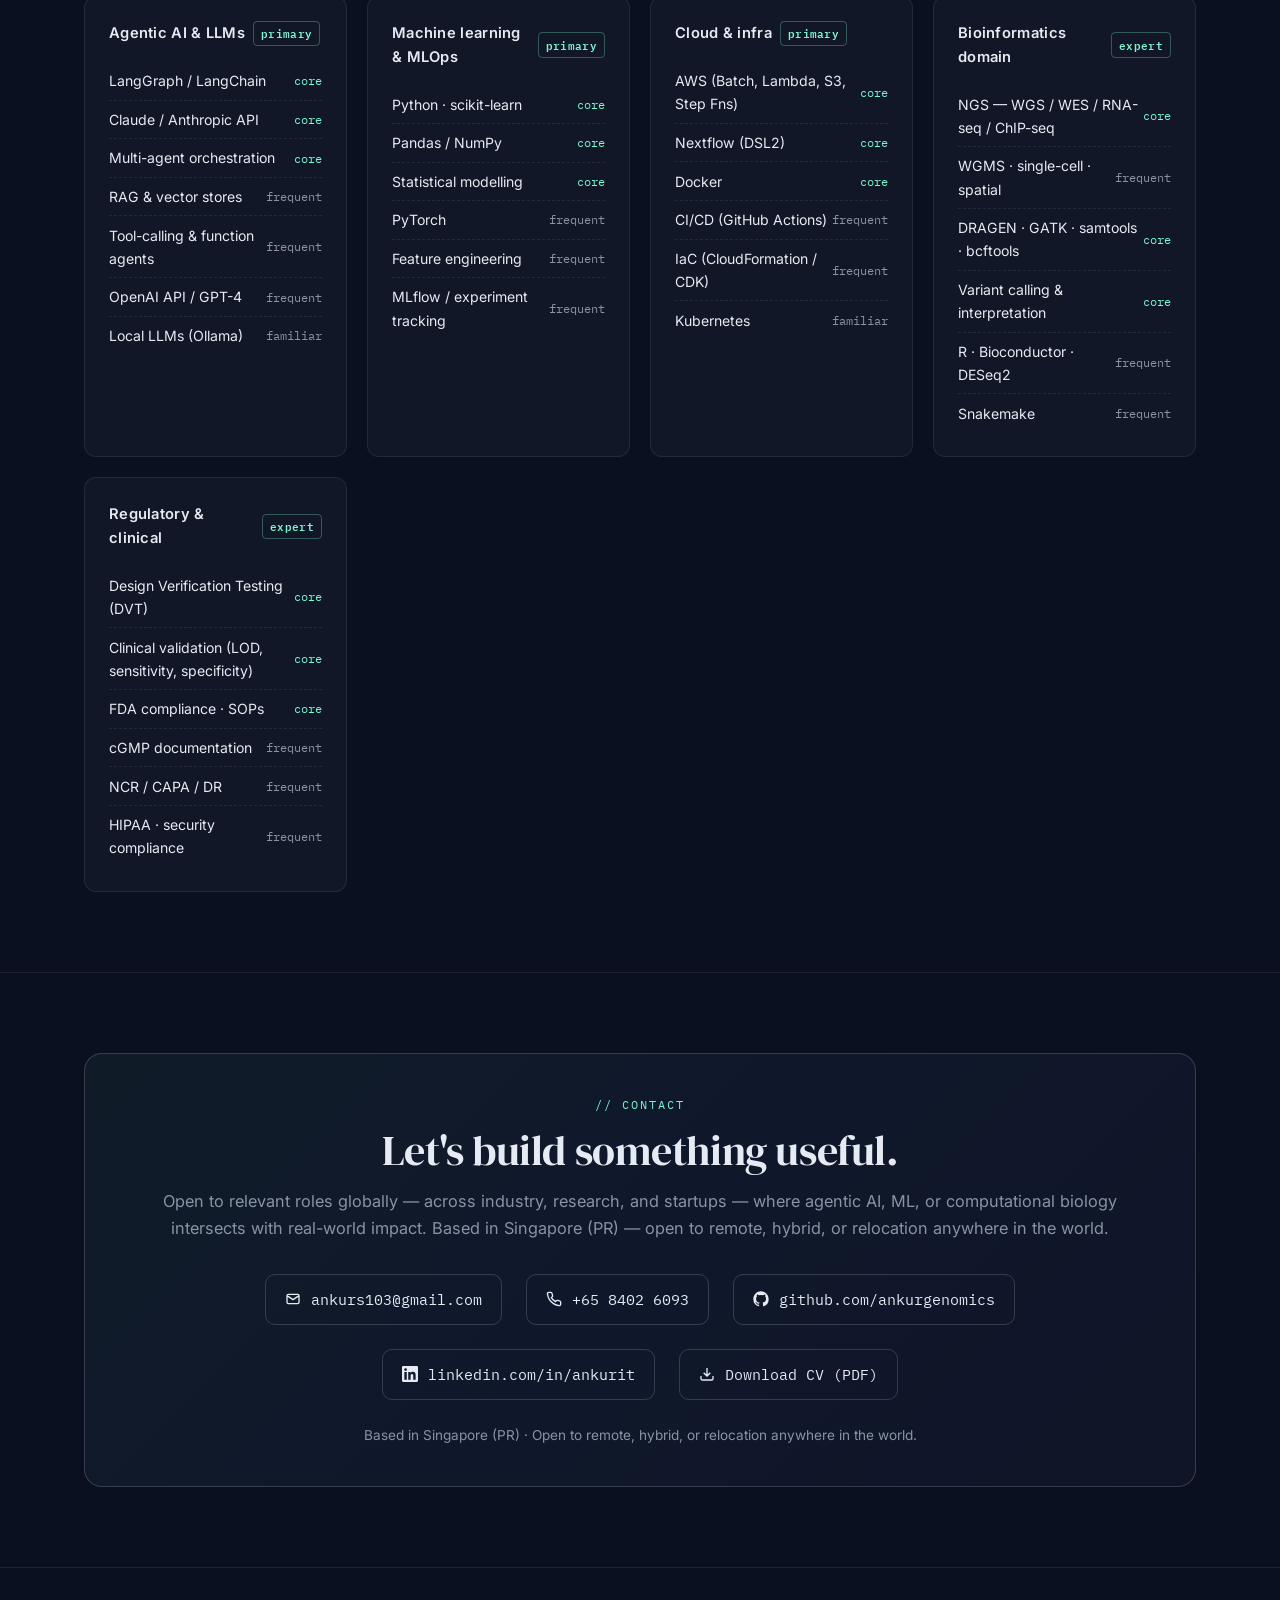
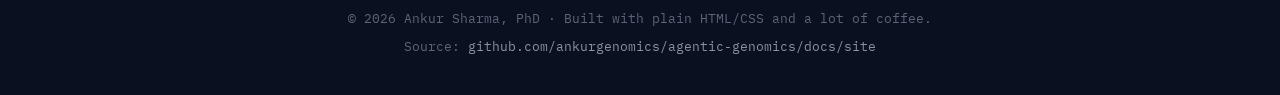
==== commit 4bbc297c: "Add promoters-vs-SOTA figure (fig 4) to genome-ft card" ====
--- a/docs/site/index.html
+++ b/docs/site/index.html
@@ -239,6 +239,10 @@
                              alt="Fine-tuning lift: base NT-v2 50M (untrained head) vs fine-tuned NT-v2 50M on GenomicBenchmarks. Enhancers: 0.499 → 0.735 (+0.236). Promoters: 0.451 → 0.872 (+0.422)."
                              loading="lazy"
                              style="width: 100%; max-width: 480px; border-radius: 12px; margin: 0 auto; display: block;">
+                        <img src="assets/genome-ft-fig04-pro-vs-sota.png"
+                             alt="Promoters: NT-v2 50M (this work, 0.872) vs published models — GB-CNN (0.85), HyenaDNA tiny-1k (0.96). 9,034 test sequences."
+                             loading="lazy"
+                             style="width: 100%; max-width: 480px; border-radius: 12px; margin: 1rem auto 0; display: block;">
                     </div>
                 </article>
 
